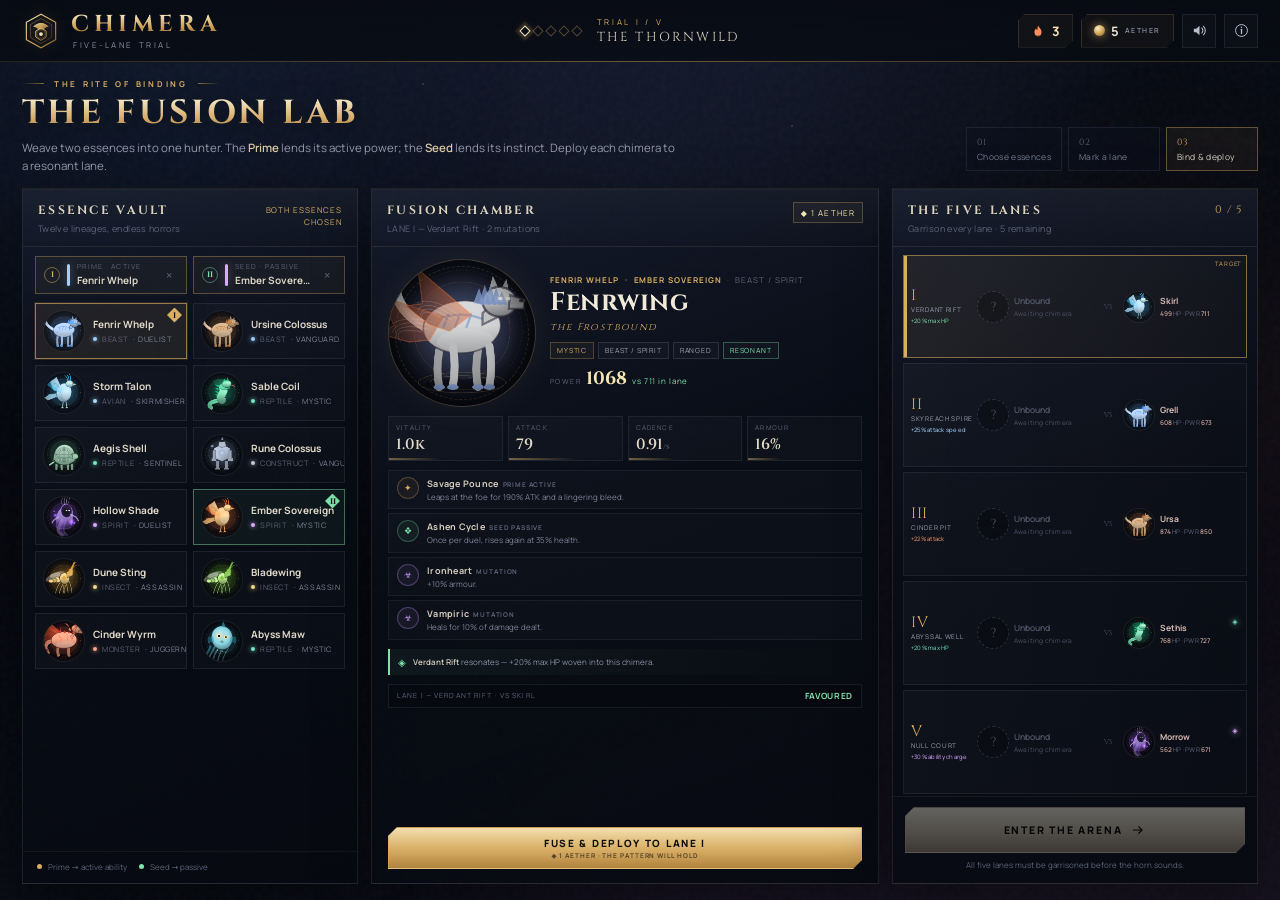
==== index.html @ 0a326007 "Save source and v2 conversation for issue #3 Run: 42137093603 Generation: 42137093603-1793928697860" ====
<!DOCTYPE html>
<html lang="en">
<head>
<meta charset="UTF-8" />
<meta name="viewport" content="width=device-width, initial-scale=1.0, maximum-scale=1, viewport-fit=cover" />
<meta name="theme-color" content="#070a12" />
<title>CHIMERA — Five-Lane Trial</title>
<meta name="description" content="Fuse animal and monster essences into unique chimeras, then command them across five tactical lanes." />
<link rel="preload" href="assets/fonts/cinzel.woff2" as="font" type="font/woff2" crossorigin />
<link rel="preload" href="assets/fonts/manrope.woff2" as="font" type="font/woff2" crossorigin />
<link rel="stylesheet" href="styles.css" />
</head>
<body>
<div class="backdrop" aria-hidden="true">
  <div class="nebula nebula-a"></div>
  <div class="nebula nebula-b"></div>
  <div class="nebula nebula-c"></div>
  <div class="stars"></div>
  <div class="grain"></div>
</div>

<div id="app">
  <header class="topbar">
    <div class="brand">
      <svg class="brand-mark" viewBox="0 0 48 48" aria-hidden="true">
        <defs>
          <linearGradient id="brandGold" x1="0" y1="0" x2="1" y2="1">
            <stop offset="0" stop-color="#f6e6b4"/><stop offset=".5" stop-color="#d9ad62"/><stop offset="1" stop-color="#8c6428"/>
          </linearGradient>
        </defs>
        <path d="M24 2.8 42.5 13v22L24 45.2 5.5 35V13z" fill="none" stroke="url(#brandGold)" stroke-width="1.4"/>
        <path d="M24 8.2 37.4 15.9v16.2L24 39.8 10.6 32.1V15.9z" fill="none" stroke="url(#brandGold)" stroke-width=".7" opacity=".55"/>
        <path d="M14 18.5c4.6-4 7.2-4.6 10-4.6s5.4.6 10 4.6c-2.8 0-5.2 1.6-6.6 3.6h-6.8C19.2 20.1 16.8 18.5 14 18.5Z" fill="url(#brandGold)" opacity=".9"/>
        <path d="M17.4 24.2 24 20l6.6 4.2v7.4L24 35.8l-6.6-4.2z" fill="none" stroke="url(#brandGold)" stroke-width="1.1"/>
        <circle cx="24" cy="27.9" r="2.4" fill="#f6e6b4"/>
        <circle cx="24" cy="27.9" r="5.2" fill="none" stroke="#d9ad62" stroke-width=".6" opacity=".6"/>
      </svg>
      <div class="brand-text">
        <span class="brand-name">CHIMERA</span>
        <span class="brand-sub">Five-Lane Trial</span>
      </div>
    </div>

    <div class="runline" id="runline">
      <div class="round-pips" id="roundPips" aria-label="Trial progress"></div>
      <div class="run-copy">
        <span class="run-label" id="roundLabel">TRIAL I / V</span>
        <span class="run-title" id="roundTitle">THE THORNWILD</span>
      </div>
    </div>

    <div class="top-actions">
      <div class="stat-pill ember-pill" title="Embers remaining — a lost trial consumes one.">
        <svg viewBox="0 0 24 24" aria-hidden="true"><path d="M12 2.6c2.6 4.2 6.1 6.6 6.1 11.1A6.1 6.1 0 0 1 12 19.8a6.1 6.1 0 0 1-6.1-6.1c0-2.5 1.3-4.6 2.8-6.4.2 1.7 1 2.9 2.1 3.5.1-2.7.7-5.3 1.2-8.2Z" fill="currentColor"/><path d="M12 21.4c2.9 0 5.1-1.7 5.8-4.2H6.2c.7 2.5 2.9 4.2 5.8 4.2Z" fill="currentColor" opacity=".5"/></svg>
        <span id="emberCount">3</span>
      </div>
      <div class="stat-pill aether-pill" title="Aether — spend it in the Fusion Chamber.">
        <span class="aether-orb" aria-hidden="true"></span>
        <span id="aetherCount">5</span>
        <span class="aether-word">AETHER</span>
      </div>
      <button class="icon-btn" id="soundBtn" aria-label="Toggle sound" title="Toggle sound">
        <svg viewBox="0 0 24 24" aria-hidden="true" class="sound-on"><path d="M4 9.5h3.4L12 5.3v13.4l-4.6-4.2H4z" fill="currentColor"/><path d="M15.2 8.4a5 5 0 0 1 0 7.2M17.7 6a8.5 8.5 0 0 1 0 12" fill="none" stroke="currentColor" stroke-width="1.5" stroke-linecap="round"/></svg>
        <svg viewBox="0 0 24 24" aria-hidden="true" class="sound-off"><path d="M4 9.5h3.4L12 5.3v13.4l-4.6-4.2H4z" fill="currentColor"/><path d="m16 9 5 6m0-6-5 6" stroke="currentColor" stroke-width="1.6" stroke-linecap="round"/></svg>
      </button>
      <button class="icon-btn" id="infoBtn" aria-label="How to play" title="How to play">
        <svg viewBox="0 0 24 24" aria-hidden="true"><circle cx="12" cy="12" r="8.4" fill="none" stroke="currentColor" stroke-width="1.4"/><path d="M12 10.4v6" stroke="currentColor" stroke-width="1.8" stroke-linecap="round"/><circle cx="12" cy="7.4" r="1.1" fill="currentColor"/></svg>
      </button>
    </div>
  </header>

  <main id="main">
    <!-- ───────────────────────── PREP ───────────────────────── -->
    <section class="view prep-view" id="prepView">
      <div class="prep-head">
        <div class="prep-heading">
          <div class="eyebrow"><span class="rule"></span> THE RITE OF BINDING <span class="rule"></span></div>
          <h1>THE FUSION LAB</h1>
          <p>Weave two essences into one hunter. The <strong>Prime</strong> lends its active power; the <strong>Seed</strong> lends its instinct. Deploy each chimera to a resonant lane.</p>
        </div>
        <div class="step-track" id="stepTrack">
          <div class="step" data-step="1"><span>01</span><em>Choose essences</em></div>
          <div class="step" data-step="2"><span>02</span><em>Mark a lane</em></div>
          <div class="step" data-step="3"><span>03</span><em>Bind &amp; deploy</em></div>
        </div>
      </div>

      <div class="prep-grid">
        <aside class="panel essence-panel">
          <div class="panel-head">
            <div><h2>ESSENCE VAULT</h2><span class="panel-sub">Twelve lineages, endless horrors</span></div>
            <span class="pick-hint" id="essenceHint">Choose the PRIME</span>
          </div>
          <div class="lineage-slots" id="lineageSlots"></div>
          <div class="essence-grid" id="essenceGrid"></div>
          <div class="vault-foot">
            <span class="legend-dot prime"></span><span>Prime → active ability</span>
            <span class="legend-dot seed"></span><span>Seed → passive</span>
          </div>
        </aside>

        <section class="panel forge-panel">
          <div class="panel-head">
            <div><h2>FUSION CHAMBER</h2><span class="panel-sub" id="forgeSub">The chamber is listening</span></div>
            <span class="cost-tag" id="fusionCost">◆ 1 AETHER</span>
          </div>
          <div class="forge-body" id="fusionPreview"></div>
        </section>

        <aside class="panel deploy-panel">
          <div class="panel-head">
            <div><h2>THE FIVE LANES</h2><span class="panel-sub" id="deploySub">Garrison every lane</span></div>
            <span class="lane-count" id="laneCount">0 / 5</span>
          </div>
          <div class="lane-list" id="laneList"></div>
          <div class="battle-cta">
            <button class="primary-btn" id="battleBtn" disabled>
              <span class="btn-sheen"></span>
              <span class="btn-label">ENTER THE ARENA</span>
              <svg viewBox="0 0 24 24" aria-hidden="true"><path d="M5 12h13m-5-5 5 5-5 5" fill="none" stroke="currentColor" stroke-width="1.8" stroke-linecap="round" stroke-linejoin="round"/></svg>
            </button>
            <p class="tiny" id="deployHint">All five lanes must be garrisoned before the horn sounds.</p>
          </div>
        </aside>
      </div>
    </section>

    <!-- ───────────────────────── BATTLE ───────────────────────── -->
    <section class="view battle-view hidden" id="battleView">
      <div class="battle-head">
        <div class="score-side ally">
          <span class="score-label">YOUR CHIMERAS</span>
          <div class="score-pips" id="allyPips"></div>
        </div>
        <div class="battle-center">
          <div class="phase-line"><span id="battlePhase">THE HORN SOUNDS</span></div>
          <div class="battle-meta">
            <span class="timer" id="battleTimer">1:00</span>
            <span class="dot-sep">·</span>
            <span id="battleRule">FIRST TO THREE LANES</span>
            <button class="speed-btn" id="speedBtn" title="Battle speed">1×</button>
          </div>
        </div>
        <div class="score-side enemy">
          <div class="score-pips" id="enemyPips"></div>
          <span class="score-label">THE RIVAL COVENANT</span>
        </div>
      </div>

      <div class="arena" id="arena"></div>

      <div class="command-bar" id="commandBar">
        <div class="cmd-wrap" id="cmdWrap"></div>
        <div class="command-hint" id="commandHint">
          <span class="hint-glyph">✦</span>
          <span id="hintText">Abilities charge as your chimeras strike. Commands are yours alone.</span>
        </div>
      </div>
    </section>
  </main>
</div>

<div class="toast-stack" id="toastStack" aria-live="polite"></div>
<div class="overlay-root" id="overlayRoot"></div>
<div class="modal-root hidden" id="modalRoot">
  <div class="modal-backdrop" data-close-modal></div>
  <div class="modal howto-modal" role="dialog" aria-modal="true" aria-labelledby="howtoTitle">
    <button class="modal-x" data-close-modal aria-label="Close">×</button>
    <div class="eyebrow"><span class="rule"></span> THE TRIAL <span class="rule"></span></div>
    <h2 id="howtoTitle">HOW TO BECOME A CHIMERA</h2>
    <div class="howto-grid">
      <div class="howto-step"><span class="num">I</span><h3>Fuse</h3><p>Pick two essences. The first is the <strong>Prime</strong> and grants its active ability. The second is the <strong>Seed</strong> and grants its passive. Every cross-lineage fusion mutates.</p></div>
      <div class="howto-step"><span class="num">II</span><h3>Deploy</h3><p>Each lane carries a terrain resonance. A chimera carrying that lineage gains its blessing. Place your five hunters against the rival lineup — every enemy is visible before the horn.</p></div>
      <div class="howto-step"><span class="num">III</span><h3>Command</h3><p>Duels unfold on their own; your commands turn them. <strong>Q</strong> Rally, <strong>W</strong> Aegis, <strong>E</strong> Starfall, <strong>R</strong> Shift a fighter to another lane. Win three of five lanes to take the trial.</p></div>
      <div class="howto-step"><span class="num">IV</span><h3>Ascend</h3><p>Five trials stand between you and the First Chimera. Each victory grants Aether and a boon. Lose, and an Ember is spent. Lose all three and the dream fades.</p></div>
    </div>
    <div class="howto-controls">
      <span><b>Q</b> Rally</span><span><b>W</b> Aegis</span><span><b>E</b> Starfall</span><span><b>1–5</b> target lane</span><span><b>R</b> Shift</span><span><b>Esc</b> cancel</span>
    </div>
    <button class="primary-btn modal-go" data-close-modal><span class="btn-label">RETURN TO THE LAB</span></button>
  </div>
</div>

<script type="module" src="js/game.js"></script>
</body>
</html>
---- styles.css ----
@font-face {
  font-family: 'Cinzel';
  src: url('assets/fonts/cinzel.woff2') format('woff2');
  font-weight: 400 900;
  font-style: normal;
  font-display: swap;
}
@font-face {
  font-family: 'Manrope';
  src: url('assets/fonts/manrope.woff2') format('woff2');
  font-weight: 200 800;
  font-style: normal;
  font-display: swap;
}

:root {
  --bg: #06080f;
  --bg-2: #0a0e19;
  --ink: #e9e4d6;
  --muted: #8b90a3;
  --dim: #5e6478;
  --gold: #d9ad62;
  --gold-bright: #f6e6b4;
  --gold-dim: #8c6a34;
  --line: rgba(217, 173, 98, 0.18);
  --line-soft: rgba(180, 195, 230, 0.1);
  --panel: rgba(12, 17, 28, 0.82);
  --panel-2: rgba(16, 22, 36, 0.9);
  --ally: #81d7ff;
  --enemy: #ff8b78;
  --violet: #c79bff;
  --green: #7fe3ac;
  --font-display: 'Cinzel', Georgia, serif;
  --font-ui: 'Manrope', system-ui, sans-serif;
  --ease: cubic-bezier(0.22, 1, 0.36, 1);
}

* { box-sizing: border-box; }
html, body { margin: 0; padding: 0; }
html { background: var(--bg); }
body {
  min-height: 100vh;
  color: var(--ink);
  font-family: var(--font-ui);
  font-size: 14px;
  overflow: hidden;
  -webkit-font-smoothing: antialiased;
  text-rendering: optimizeLegibility;
}
button { font-family: inherit; color: inherit; cursor: pointer; }
button:focus-visible { outline: 1px solid var(--gold); outline-offset: 3px; }
h1, h2, h3, p { margin: 0; }
.hidden { display: none !important; }

/* ───────────────────────── backdrop ───────────────────────── */
.backdrop { position: fixed; inset: 0; z-index: 0; overflow: hidden; background: var(--bg); }
.backdrop::before {
  content: ''; position: absolute; inset: 0;
  background:
    radial-gradient(ellipse at 50% -20%, rgba(60, 78, 130, 0.28), transparent 60%),
    radial-gradient(ellipse at 85% 105%, rgba(120, 65, 120, 0.14), transparent 55%),
    linear-gradient(180deg, #080b14, #05070d 60%, #070a11);
}
.nebula { position: absolute; border-radius: 50%; filter: blur(70px); opacity: 0.5; will-change: transform; }
.nebula-a { width: 55vw; height: 55vw; left: -18vw; top: -20vw; background: radial-gradient(circle, rgba(50, 90, 150, 0.4), transparent 65%); animation: drift 38s ease-in-out infinite alternate; }
.nebula-b { width: 45vw; height: 45vw; right: -15vw; top: 10vh; background: radial-gradient(circle, rgba(150, 90, 60, 0.22), transparent 65%); animation: drift 48s ease-in-out infinite alternate-reverse; }
.nebula-c { width: 50vw; height: 40vw; left: 28vw; bottom: -25vw; background: radial-gradient(circle, rgba(100, 55, 140, 0.18), transparent 65%); animation: drift 55s ease-in-out infinite alternate; }
@keyframes drift { from { transform: translate3d(-2%, -1%, 0) scale(1); } to { transform: translate3d(3%, 2%, 0) scale(1.08); } }
.stars {
  position: absolute; inset: 0; opacity: 0.55;
  background-image:
    radial-gradient(1px 1px at 12% 22%, rgba(255,255,255,.7), transparent),
    radial-gradient(1px 1px at 28% 68%, rgba(220,235,255,.55), transparent),
    radial-gradient(1.4px 1.4px at 47% 12%, rgba(255,255,255,.45), transparent),
    radial-gradient(1px 1px at 63% 42%, rgba(255,255,255,.6), transparent),
    radial-gradient(1px 1px at 78% 74%, rgba(255,240,210,.55), transparent),
    radial-gradient(1.4px 1.4px at 88% 18%, rgba(255,255,255,.5), transparent),
    radial-gradient(1px 1px at 38% 88%, rgba(220,235,255,.4), transparent),
    radial-gradient(1px 1px at 7% 82%, rgba(255,255,255,.35), transparent);
  background-size: 900px 700px;
  animation: twinkle 9s ease-in-out infinite alternate;
}
@keyframes twinkle { from { opacity: .32; } to { opacity: .62; } }
.grain {
  position: absolute; inset: 0; opacity: 0.035; pointer-events: none;
  background-image: url("data:image/svg+xml,%3Csvg viewBox='0 0 180 180' xmlns='http://www.w3.org/2000/svg'%3E%3Cfilter id='n'%3E%3CfeTurbulence type='fractalNoise' baseFrequency='.85' numOctaves='3' stitchTiles='stitch'/%3E%3C/filter%3E%3Crect width='100%25' height='100%25' filter='url(%23n)'/%3E%3C/svg%3E");
}

/* ───────────────────────── shell ───────────────────────── */
#app { position: relative; z-index: 2; height: 100vh; display: flex; flex-direction: column; }
.topbar {
  height: 62px; flex: 0 0 auto;
  display: flex; align-items: center; gap: 20px;
  padding: 0 22px;
  border-bottom: 1px solid rgba(217, 173, 98, 0.14);
  background: linear-gradient(180deg, rgba(8, 11, 19, 0.94), rgba(7, 10, 17, 0.72));
  backdrop-filter: blur(14px);
  position: relative;
}
.topbar::after {
  content: ''; position: absolute; left: 0; right: 0; bottom: -1px; height: 1px;
  background: linear-gradient(90deg, transparent, rgba(217, 173, 98, 0.38), transparent);
}
.brand { display: flex; align-items: center; gap: 11px; min-width: 220px; }
.brand-mark { width: 38px; height: 38px; filter: drop-shadow(0 0 8px rgba(217, 173, 98, 0.3)); }
.brand-text { display: flex; flex-direction: column; line-height: 1; }
.brand-name {
  font-family: var(--font-display); font-weight: 700; font-size: 23px; letter-spacing: 0.2em;
  background: linear-gradient(180deg, #f8ecc8, #c99a4d 65%, #8c6428);
  -webkit-background-clip: text; background-clip: text; color: transparent;
}
.brand-sub { font-size: 8px; letter-spacing: 0.32em; text-transform: uppercase; color: var(--muted); margin-top: 5px; padding-left: 2px; }

.runline { flex: 1; display: flex; align-items: center; justify-content: center; gap: 16px; min-width: 0; }
.round-pips { display: flex; gap: 5px; align-items: center; }
.round-pip {
  width: 8px; height: 8px; transform: rotate(45deg);
  border: 1px solid rgba(217, 173, 98, 0.35); background: transparent;
  transition: all .3s var(--ease);
}
.round-pip.done { background: var(--gold); border-color: var(--gold); box-shadow: 0 0 8px rgba(217,173,98,.55); }
.round-pip.current { border-color: var(--gold-bright); box-shadow: 0 0 0 3px rgba(217,173,98,.12), 0 0 10px rgba(217,173,98,.3); }
.round-pip.failed { background: rgba(255, 110, 90, .7); border-color: #ff6e5a; }
.run-copy { display: flex; flex-direction: column; line-height: 1; min-width: 0; }
.run-label { font-size: 8px; letter-spacing: .34em; color: var(--gold); text-transform: uppercase; margin-bottom: 5px; }
.run-title { font-family: var(--font-display); font-size: 13px; letter-spacing: .17em; color: #d8d1c1; white-space: nowrap; overflow: hidden; text-overflow: ellipsis; }

.top-actions { display: flex; align-items: center; gap: 8px; min-width: 220px; justify-content: flex-end; }
.stat-pill {
  height: 34px; display: flex; align-items: center; gap: 7px; padding: 0 12px;
  border: 1px solid var(--line); background: rgba(217, 173, 98, 0.04);
  font-size: 13px; font-weight: 700; color: var(--gold-bright);
  clip-path: polygon(7px 0, 100% 0, 100% calc(100% - 7px), calc(100% - 7px) 100%, 0 100%, 0 7px);
}
.ember-pill svg { width: 14px; height: 14px; color: #ff8d5d; }
.aether-pill { color: var(--ink); gap: 6px; }
.aether-word { font-size: 7px; letter-spacing: .22em; color: var(--muted); font-weight: 600; }
.aether-orb {
  width: 11px; height: 11px; border-radius: 50%;
  background: radial-gradient(circle at 35% 30%, #f9ecc4, #d9ad62 45%, #7e5a24);
  box-shadow: 0 0 10px rgba(217, 173, 98, 0.7);
}
.icon-btn {
  width: 34px; height: 34px; display: grid; place-items: center;
  border: 1px solid var(--line-soft); background: rgba(255,255,255,0.02); color: #b9bece;
  transition: all .2s var(--ease);
}
.icon-btn:hover { border-color: var(--line); color: var(--gold-bright); background: rgba(217,173,98,.06); }
.icon-btn svg { width: 17px; height: 17px; }
.sound-off { display: none; }
body.muted .sound-off { display: block; }
body.muted .sound-on { display: none; }

#main { flex: 1; min-height: 0; position: relative; }
.view { height: 100%; }

/* ───────────────────────── prep ───────────────────────── */
.prep-view { display: flex; flex-direction: column; padding: 16px 22px 16px; gap: 13px; }
.prep-head { display: flex; align-items: flex-end; justify-content: space-between; gap: 24px; flex: 0 0 auto; }
.prep-heading { min-width: 0; }
.eyebrow {
  display: flex; align-items: center; gap: 10px; font-size: 8px; letter-spacing: .34em;
  text-transform: uppercase; color: var(--gold); font-weight: 700;
}
.rule { width: 22px; height: 1px; background: linear-gradient(90deg, transparent, var(--gold-dim)); }
.eyebrow .rule:last-child { background: linear-gradient(90deg, var(--gold-dim), transparent); }
.prep-heading h1 {
  font-family: var(--font-display); font-size: clamp(26px, 2.6vw, 38px); letter-spacing: .1em;
  font-weight: 700; line-height: 1.08; margin: 7px 0 7px;
  background: linear-gradient(180deg, #faf1d5, #d6ad6b 60%, #a67c3e);
  -webkit-background-clip: text; background-clip: text; color: transparent;
  filter: drop-shadow(0 2px 10px rgba(0,0,0,.5));
}
.prep-heading p { color: #9499aa; font-size: 11.5px; max-width: 660px; line-height: 1.55; }
.prep-heading p strong { color: #d9c9a4; font-weight: 600; }
.step-track { display: flex; gap: 6px; padding-bottom: 4px; }
.step {
  min-width: 92px; padding: 8px 10px 7px; border: 1px solid var(--line-soft);
  background: rgba(12,17,28,.5); display: flex; flex-direction: column; gap: 3px;
  transition: all .3s var(--ease);
}
.step span { font-family: var(--font-display); font-size: 9px; color: var(--dim); letter-spacing: .1em; }
.step em { font-style: normal; font-size: 8.5px; color: #767d90; letter-spacing: .04em; white-space: nowrap; }
.step.active { border-color: rgba(217,173,98,.4); background: rgba(217,173,98,.06); }
.step.active span { color: var(--gold); }
.step.active em { color: #d9d2c2; }

.prep-grid { flex: 1; min-height: 0; display: grid; grid-template-columns: 336px minmax(0, 1fr) 366px; gap: 13px; }
.panel {
  position: relative; min-height: 0; display: flex; flex-direction: column;
  border: 1px solid rgba(200, 180, 140, .13);
  background:
    linear-gradient(160deg, rgba(23, 30, 47, 0.72), rgba(9, 13, 22, 0.9) 45%, rgba(7, 10, 17, 0.94));
  box-shadow: 0 18px 50px rgba(0, 0, 0, 0.35), inset 0 1px 0 rgba(255,255,255,.03);
}
.panel::before, .panel::after {
  content: ''; position: absolute; width: 14px; height: 14px; pointer-events: none;
  border-color: rgba(217,173,98,.5); border-style: solid; z-index: 2;
}
.panel::before { top: -1px; left: -1px; border-width: 1px 0 0 1px; }
.panel::after { bottom: -1px; right: -1px; border-width: 0 1px 1px 0; }
.panel-head {
  flex: 0 0 auto; display: flex; align-items: flex-start; justify-content: space-between; gap: 10px;
  padding: 13px 15px 11px; border-bottom: 1px solid rgba(200,180,140,.09);
  background: linear-gradient(180deg, rgba(255,255,255,.025), transparent);
}
.panel-head h2 { font-family: var(--font-display); font-size: 12px; letter-spacing: .19em; color: #ddd3bd; font-weight: 700; }
.panel-sub { display: block; font-size: 9px; color: var(--dim); margin-top: 4px; letter-spacing: .04em; }
.pick-hint { font-size: 8px; letter-spacing: .12em; color: var(--gold); text-transform: uppercase; padding-top: 2px; text-align: right; max-width: 110px; line-height: 1.5; }
.cost-tag { font-size: 8px; letter-spacing: .14em; color: var(--gold-bright); border: 1px solid rgba(217,173,98,.3); padding: 4px 7px; white-space: nowrap; background: rgba(217,173,98,.06); }
.lane-count { font-family: var(--font-display); font-size: 11px; color: var(--gold); letter-spacing: .1em; }
.tiny { font-size: 9px; color: var(--dim); line-height: 1.5; }

/* lineage slots */
.lineage-slots { display: flex; gap: 6px; padding: 9px 12px 0; }
.lineage-slot {
  flex: 1; min-width: 0; height: 38px; border: 1px dashed rgba(180,195,230,.16);
  display: flex; align-items: center; gap: 7px; padding: 0 8px; background: rgba(255,255,255,.012);
  transition: all .25s var(--ease); position: relative; overflow: hidden;
}
.lineage-slot.filled { border-style: solid; border-color: rgba(217,173,98,.35); background: rgba(217,173,98,.05); }
.lineage-slot .slot-mark {
  width: 16px; height: 16px; flex: 0 0 auto; display: grid; place-items: center;
  border-radius: 50%; font-family: var(--font-display); font-size: 8px; font-weight: 700;
  border: 1px solid rgba(180,195,230,.25); color: var(--muted);
}
.lineage-slot.prime .slot-mark { border-color: rgba(217,173,98,.5); color: var(--gold); }
.lineage-slot.seed .slot-mark { border-color: rgba(127,227,172,.45); color: var(--green); }
.lineage-slot .slot-text { min-width: 0; flex: 1; }
.lineage-slot .slot-label { display: block; font-size: 7px; letter-spacing: .18em; color: var(--dim); text-transform: uppercase; }
.lineage-slot .slot-name { display: block; font-size: 10px; font-weight: 700; color: #d8d2c3; white-space: nowrap; overflow: hidden; text-overflow: ellipsis; margin-top: 2px; }
.lineage-slot.empty .slot-name { color: #5e6478; font-weight: 500; }
.lineage-slot .slot-x {
  width: 18px; height: 18px; border: 0; background: transparent; color: var(--dim); font-size: 13px;
  display: grid; place-items: center; padding: 0; flex: 0 0 auto;
}
.lineage-slot .slot-x:hover { color: #ff9f8f; }
.lineage-slot .slot-swatch { width: 3px; height: 22px; flex: 0 0 auto; border-radius: 2px; }

/* essence grid */
.essence-panel { overflow: hidden; }
.essence-grid {
  flex: 1; min-height: 0; overflow-y: auto; padding: 9px 12px 4px;
  display: grid; grid-template-columns: 1fr 1fr; gap: 6px; align-content: start;
  scrollbar-width: thin; scrollbar-color: rgba(217,173,98,.25) transparent;
}
.essence-grid::-webkit-scrollbar { width: 4px; }
.essence-grid::-webkit-scrollbar-thumb { background: rgba(217,173,98,.25); }
.essence-card {
  position: relative; border: 1px solid rgba(180,195,230,.1); background: rgba(255,255,255,.018);
  min-height: 56px; display: flex; align-items: center; gap: 8px; padding: 6px 7px; text-align: left;
  transition: all .22s var(--ease); overflow: hidden;
}
.essence-card::after {
  content: ''; position: absolute; inset: 0; pointer-events: none;
  background: linear-gradient(110deg, transparent 30%, rgba(255,255,255,.06) 45%, transparent 60%);
  transform: translateX(-120%); transition: transform .5s var(--ease);
}
.essence-card:hover { border-color: rgba(217,173,98,.35); background: rgba(217,173,98,.05); transform: translateY(-1px); }
.essence-card:hover::after { transform: translateX(120%); }
.essence-card.selected-prime { border-color: rgba(217,173,98,.65); background: rgba(217,173,98,.09); box-shadow: 0 0 0 1px rgba(217,173,98,.15), 0 6px 20px rgba(0,0,0,.3); }
.essence-card.selected-seed { border-color: rgba(127,227,172,.45); background: rgba(127,227,172,.055); }
.essence-card .e-art {
  width: 42px; height: 42px; flex: 0 0 auto; border-radius: 50%; overflow: hidden;
  border: 1px solid rgba(255,255,255,.08); background: rgba(0,0,0,.25);
  position: relative;
}
.essence-card .e-art canvas { width: 100%; height: 100%; display: block; }
.essence-card .e-copy { min-width: 0; flex: 1; }
.essence-card .e-name { display: block; font-size: 10px; font-weight: 700; color: #ddd6c7; white-space: nowrap; overflow: hidden; text-overflow: ellipsis; }
.essence-card .e-meta { display: flex; align-items: center; gap: 5px; margin-top: 3px; font-size: 7.5px; letter-spacing: .08em; color: var(--dim); text-transform: uppercase; white-space: nowrap; }
.essence-card .family-dot { width: 4px; height: 4px; border-radius: 50%; flex: 0 0 auto; }
.essence-card .e-role { color: #7f869a; }
.essence-card .pick-badge {
  position: absolute; top: 4px; right: 4px; width: 15px; height: 15px; display: grid; place-items: center;
  font-family: var(--font-display); font-size: 8px; font-weight: 700; color: #0b0e15;
  background: var(--gold); clip-path: polygon(50% 0, 100% 50%, 50% 100%, 0 50%);
}
.essence-card.selected-seed .pick-badge { background: var(--green); }
.vault-foot {
  flex: 0 0 auto; display: flex; align-items: center; gap: 6px; padding: 9px 14px 11px;
  border-top: 1px solid rgba(200,180,140,.07); font-size: 8px; color: var(--dim);
}
.vault-foot span:nth-child(2) { margin-right: 6px; }
.legend-dot { width: 5px; height: 5px; border-radius: 50%; }
.legend-dot.prime { background: var(--gold); }
.legend-dot.seed { background: var(--green); }

/* forge */
.forge-panel { overflow: hidden; }
.forge-panel.fusing { animation: forgeFlash .7s var(--ease); }
@keyframes forgeFlash {
  0% { box-shadow: inset 0 0 0 1px rgba(217,173,98,0), 0 0 0 rgba(217,173,98,0); }
  28% { box-shadow: inset 0 0 42px rgba(217,173,98,.22), 0 0 55px rgba(217,173,98,.18); border-color: rgba(217,173,98,.7); }
  100% { box-shadow: inset 0 0 0 1px rgba(217,173,98,0), 0 0 0 rgba(217,173,98,0); border-color: rgba(180,195,230,.14); }
}
.forge-body {
  flex: 1; min-height: 0; overflow-y: auto; padding: 12px 16px 14px; display: flex; flex-direction: column;
  scrollbar-width: thin; scrollbar-color: rgba(217,173,98,.25) transparent;
}
.forge-body::-webkit-scrollbar { width: 4px; }
.forge-body::-webkit-scrollbar-thumb { background: rgba(217,173,98,.25); }
.forge-empty { flex: 1; display: flex; flex-direction: column; align-items: center; justify-content: center; text-align: center; gap: 14px; padding: 20px; }
.forge-sigil { width: 130px; height: 130px; position: relative; opacity: .7; }
.forge-sigil .ring { position: absolute; inset: 0; border: 1px solid rgba(217,173,98,.25); border-radius: 50%; }
.forge-sigil .ring:nth-child(2) { inset: 13px; border-style: dashed; border-color: rgba(180,195,230,.18); animation: spin 26s linear infinite; }
.forge-sigil .ring:nth-child(3) { inset: 30px; border-color: rgba(217,173,98,.3); }
.forge-sigil .core {
  position: absolute; inset: 47px; border-radius: 50%;
  background: radial-gradient(circle at 38% 32%, rgba(246,230,180,.9), rgba(217,173,98,.4) 40%, transparent 70%);
  box-shadow: 0 0 34px rgba(217,173,98,.25);
  animation: pulse 3s ease-in-out infinite;
}
@keyframes spin { to { transform: rotate(360deg); } }
@keyframes pulse { 0%,100% { transform: scale(1); opacity: .8; } 50% { transform: scale(1.16); opacity: 1; } }
.forge-empty h3 { font-family: var(--font-display); font-size: 17px; letter-spacing: .15em; color: #cfc4aa; font-weight: 600; }
.forge-empty p { font-size: 10px; color: var(--dim); max-width: 280px; line-height: 1.6; }
.forge-empty .lineage-pair { display: flex; gap: 8px; align-items: center; color: var(--gold); font-size: 11px; letter-spacing: .12em; }
.forge-empty .ghost-slot {
  width: 56px; height: 62px; border: 1px dashed rgba(217,173,98,.28); display: grid; place-items: center;
  font-family: var(--font-display); font-size: 16px; color: rgba(217,173,98,.5); background: rgba(217,173,98,.03);
}

.forge-result { display: flex; flex-direction: column; gap: 9px; flex: 1; }
.forge-hero { display: flex; gap: 14px; align-items: center; min-height: 148px; }
.forge-portrait {
  width: 148px; height: 148px; flex: 0 0 auto; position: relative;
  border-radius: 50%; overflow: hidden;
  border: 1px solid rgba(217,173,98,.25);
  background: radial-gradient(circle at 50% 40%, rgba(30,40,62,.8), rgba(6,9,16,.9));
  box-shadow: inset 0 0 30px rgba(0,0,0,.6), 0 0 32px rgba(217,173,98,.08);
}
.forge-portrait::before {
  content: ''; position: absolute; inset: 6px; border-radius: 50%;
  border: 1px dashed rgba(217,173,98,.2); animation: spin 40s linear infinite; pointer-events: none;
}
.forge-portrait::after {
  content: ''; position: absolute; inset: 0; border-radius: 50%;
  box-shadow: inset 0 0 40px rgba(0,0,0,.55); pointer-events: none;
}
.forge-portrait canvas { width: 100%; height: 100%; display: block; }
.forge-id { min-width: 0; flex: 1; }
.lineage-mini { display: flex; align-items: center; gap: 5px; font-size: 8px; letter-spacing: .12em; color: var(--dim); text-transform: uppercase; margin-bottom: 5px; flex-wrap: wrap; }
.lineage-mini b { color: var(--gold); font-weight: 700; }
.lineage-mini i { font-style: normal; color: #4a5062; }
.lineage-mini .mut { color: var(--violet); }
.forge-name { font-family: var(--font-display); font-size: clamp(21px, 2vw, 30px); line-height: 1.02; letter-spacing: .02em; font-weight: 700; color: #f2ead9; }
.forge-epithet { font-family: var(--font-display); font-size: 10px; letter-spacing: .14em; color: var(--gold); margin-top: 4px; font-style: italic; }
.forge-badges { display: flex; gap: 4px; flex-wrap: wrap; margin-top: 8px; }
.chip {
  font-size: 7px; letter-spacing: .12em; text-transform: uppercase; padding: 3px 6px;
  border: 1px solid rgba(180,195,230,.14); color: #9ba2b5; background: rgba(255,255,255,.02);
}
.chip.gold { color: var(--gold); border-color: rgba(217,173,98,.28); background: rgba(217,173,98,.05); }
.chip.violet { color: var(--violet); border-color: rgba(199,155,255,.25); background: rgba(199,155,255,.05); }
.chip.green { color: var(--green); border-color: rgba(127,227,172,.25); background: rgba(127,227,172,.05); }
.forge-power { display: flex; align-items: baseline; gap: 5px; margin-top: 7px; }
.forge-power span { font-size: 7px; letter-spacing: .2em; color: var(--dim); }
.forge-power b { font-family: var(--font-display); font-size: 18px; color: var(--gold-bright); font-weight: 700; }
.forge-power em { font-size: 8px; color: var(--green); font-style: normal; letter-spacing: .08em; }

.stat-grid { display: grid; grid-template-columns: repeat(4, 1fr); gap: 5px; }
.stat-box {
  border: 1px solid rgba(180,195,230,.09); background: rgba(255,255,255,.018);
  padding: 6px 7px 5px; position: relative; overflow: hidden;
}
.stat-box span { display: block; font-size: 6.5px; letter-spacing: .18em; color: var(--dim); text-transform: uppercase; }
.stat-box b { display: block; font-family: var(--font-display); font-size: 15px; color: #e3dbc9; margin-top: 2px; font-weight: 600; }
.stat-box i { position: absolute; left: 0; bottom: 0; height: 2px; background: linear-gradient(90deg, var(--gold), transparent); opacity: .5; }

.trait-list { display: flex; flex-direction: column; gap: 4px; }
.trait {
  display: flex; align-items: flex-start; gap: 8px; padding: 6px 8px;
  border: 1px solid rgba(180,195,230,.07); background: rgba(255,255,255,.014);
}
.trait-icon {
  width: 22px; height: 22px; flex: 0 0 auto; display: grid; place-items: center;
  border-radius: 50%; font-size: 9px; border: 1px solid rgba(217,173,98,.28); color: var(--gold);
  background: rgba(217,173,98,.06); font-family: var(--font-display);
}
.trait.passive .trait-icon { border-color: rgba(127,227,172,.28); color: var(--green); background: rgba(127,227,172,.06); }
.trait.mutation .trait-icon { border-color: rgba(199,155,255,.3); color: var(--violet); background: rgba(199,155,255,.06); }
.trait-copy { min-width: 0; }
.trait-copy b { display: block; font-size: 9px; color: #d4cdbe; letter-spacing: .03em; }
.trait-copy b em { font-style: normal; font-size: 6.5px; letter-spacing: .13em; color: var(--dim); text-transform: uppercase; margin-left: 4px; }
.trait-copy p { font-size: 8px; line-height: 1.45; color: #7d8498; margin-top: 1px; }
.mutation-row { display: flex; gap: 4px; flex-wrap: wrap; }
.mutation-chip { font-size: 7.5px; color: var(--violet); border: 1px solid rgba(199,155,255,.22); background: rgba(199,155,255,.05); padding: 3px 6px; }
.resonance-note {
  display: flex; align-items: center; gap: 7px; padding: 6px 8px;
  border-left: 2px solid var(--res-color, var(--green));
  background: linear-gradient(90deg, rgba(127,227,172,.06), transparent);
  font-size: 8px; color: #8d94a7; line-height: 1.4;
}
.resonance-note b { color: #d4cdbe; font-weight: 600; }
.resonance-note .res-glyph { color: var(--res-color, var(--green)); font-size: 10px; }
.matchup {
  display: flex; align-items: center; justify-content: space-between; gap: 8px;
  border: 1px solid rgba(180,195,230,.1); padding: 5px 8px; background: rgba(0,0,0,.16);
}
.matchup span { font-size: 7px; letter-spacing: .16em; color: var(--dim); text-transform: uppercase; }
.matchup b { font-size: 8.5px; letter-spacing: .08em; color: var(--green); }
.matchup b.risky { color: #ff9c8a; }
.matchup b.even { color: var(--gold); }
.fuse-btn {
  margin-top: auto; height: 42px; flex: 0 0 auto; position: relative; overflow: hidden;
  border: 1px solid rgba(217,173,98,.58); color: #100e09; font-weight: 800;
  background: linear-gradient(180deg, #f3dfad, #d7ac63 55%, #b0833e);
  font-size: 10px; letter-spacing: .17em; text-transform: uppercase;
  clip-path: polygon(9px 0, 100% 0, 100% calc(100% - 9px), calc(100% - 9px) 100%, 0 100%, 0 9px);
  transition: all .2s var(--ease);
}
.fuse-btn:hover:not(:disabled) { filter: brightness(1.12); box-shadow: 0 0 26px rgba(217,173,98,.3); }
.fuse-btn:disabled { filter: grayscale(.8) brightness(.55); cursor: not-allowed; }
.fuse-btn small { display: block; font-size: 6.5px; letter-spacing: .14em; margin-top: 1px; opacity: .62; font-weight: 700; }
.fuse-btn .sheen { position: absolute; inset: 0; background: linear-gradient(105deg, transparent 35%, rgba(255,255,255,.5) 48%, transparent 60%); transform: translateX(-110%); transition: transform .7s var(--ease); }
.fuse-btn:hover:not(:disabled) .sheen { transform: translateX(110%); }

/* deploy */
.deploy-panel { overflow: hidden; }
.lane-list { flex: 1; min-height: 0; overflow-y: auto; padding: 8px 10px 2px; display: flex; flex-direction: column; gap: 5px; scrollbar-width: thin; scrollbar-color: rgba(217,173,98,.25) transparent; }
.lane-list::-webkit-scrollbar { width: 4px; }
.lane-list::-webkit-scrollbar-thumb { background: rgba(217,173,98,.25); }
.lane-card {
  position: relative; width: 100%; text-align: left; flex: 1 0 auto; min-height: 82px;
  display: grid; grid-template-columns: 62px minmax(0,1fr) 20px minmax(0,1fr); align-items: center; gap: 4px;
  border: 1px solid rgba(180,195,230,.09); padding: 7px 6px 7px 7px;
  background: linear-gradient(90deg, rgba(255,255,255,.022), rgba(255,255,255,.006));
  transition: all .22s var(--ease); overflow: hidden;
}
.lane-card:hover { border-color: rgba(217,173,98,.3); background: rgba(217,173,98,.035); }
.lane-card.selected { border-color: rgba(217,173,98,.55); background: linear-gradient(90deg, rgba(217,173,98,.09), rgba(217,173,98,.02)); box-shadow: inset 3px 0 0 var(--gold); }
.lane-ident { display: flex; flex-direction: column; gap: 3px; min-width: 0; }
.lane-roman { font-family: var(--font-display); font-size: 15px; color: var(--gold); line-height: 1; letter-spacing: .04em; }
.terrain-name { font-size: 6.5px; letter-spacing: .11em; color: #9aa1b2; text-transform: uppercase; line-height: 1.25; }
.terrain-bonus { font-size: 6px; letter-spacing: .04em; color: var(--terr-color, var(--green)); }
.unit-chip { display: flex; align-items: center; gap: 5px; min-width: 0; position: relative; }
.unit-chip .u-art { width: 32px; height: 32px; flex: 0 0 auto; border-radius: 50%; overflow: hidden; border: 1px solid rgba(255,255,255,.08); background: rgba(0,0,0,.25); }
.unit-chip .u-art canvas { width: 100%; height: 100%; display: block; }
.unit-chip .u-copy { min-width: 0; }
.unit-chip .u-name { display: block; font-size: 8.5px; font-weight: 700; color: #cfc8b8; white-space: nowrap; overflow: hidden; text-overflow: ellipsis; }
.unit-chip .u-stat { display: block; font-size: 6.5px; color: var(--dim); letter-spacing: .03em; margin-top: 2px; white-space: nowrap; }
.unit-chip .u-stat b { color: #a9afc0; font-weight: 600; }
.unit-chip.enemy .u-name { color: #d5b9b2; }
.unit-chip.enemy .u-stat b { color: #c4a09a; }
.unit-chip .res-mark {
  position: absolute; right: 0; top: -1px; width: 10px; height: 10px; display: grid; place-items: center;
  font-size: 7px; color: var(--terr-color, var(--green)); text-shadow: 0 0 6px currentColor;
}
.unit-chip.empty .u-art { border-style: dashed; border-color: rgba(180,195,230,.18); display: grid; place-items: center; color: #4c5365; font-family: var(--font-display); font-size: 13px; }
.unit-chip.empty .u-name { color: #5e6478; font-weight: 500; }
.unit-chip.empty .u-stat { color: #4d5466; }
.vs-mark { font-family: var(--font-display); font-size: 7px; color: #4a5062; text-align: center; letter-spacing: .05em; }
.lane-card .lane-status {
  position: absolute; top: 4px; right: 4px; font-size: 6px; letter-spacing: .12em;
  color: var(--gold); opacity: 0; transition: opacity .2s;
}
.lane-card.selected .lane-status { opacity: 1; }
.lane-card.occupied .lane-status { color: var(--muted); }
.battle-cta { flex: 0 0 auto; padding: 10px 12px 12px; border-top: 1px solid rgba(200,180,140,.08); }
.primary-btn {
  position: relative; width: 100%; height: 46px; border: 1px solid rgba(217,173,98,.55);
  background: linear-gradient(180deg, #efdaa6, #d4a75b 56%, #aa7c38);
  color: #0e0c08; font-size: 10.5px; font-weight: 800; letter-spacing: .17em; text-transform: uppercase;
  display: flex; align-items: center; justify-content: center; gap: 8px; overflow: hidden;
  clip-path: polygon(9px 0, 100% 0, 100% calc(100% - 9px), calc(100% - 9px) 100%, 0 100%, 0 9px);
  transition: all .2s var(--ease);
}
.primary-btn svg { width: 16px; height: 16px; }
.primary-btn:hover:not(:disabled) { filter: brightness(1.1); box-shadow: 0 0 28px rgba(217,173,98,.3); }
.primary-btn:disabled { filter: grayscale(.85) brightness(.45); cursor: not-allowed; }
.btn-sheen { position: absolute; inset: 0; background: linear-gradient(105deg, transparent 35%, rgba(255,255,255,.45) 48%, transparent 60%); transform: translateX(-110%); transition: transform .7s var(--ease); }
.primary-btn:hover:not(:disabled) .btn-sheen { transform: translateX(110%); }
.btn-label { position: relative; }
#deployHint { text-align: center; margin-top: 6px; font-size: 8px; color: var(--dim); }
#deployHint.ready { color: var(--green); }

/* ───────────────────────── battle ───────────────────────── */
.battle-view { display: flex; flex-direction: column; padding: 11px 18px 12px; gap: 8px; }
.battle-head { flex: 0 0 auto; display: grid; grid-template-columns: 1fr auto 1fr; align-items: center; gap: 12px; }
.score-side { display: flex; align-items: center; gap: 12px; }
.score-side.enemy { justify-content: flex-end; }
.score-label { font-size: 7.5px; letter-spacing: .2em; color: var(--muted); text-transform: uppercase; white-space: nowrap; }
.score-side.ally .score-label { color: #9ed8f5; }
.score-side.enemy .score-label { color: #e1a39a; }
.score-pips { display: flex; gap: 5px; }
.score-pips .pip {
  width: 24px; height: 7px; transform: skewX(-24deg);
  border: 1px solid rgba(180,195,230,.16); background: rgba(255,255,255,.02); transition: all .3s var(--ease);
}
.score-side.ally .score-pips .pip.won { background: linear-gradient(90deg, #6ecbf5, #c6f1ff); border-color: #a8e5ff; box-shadow: 0 0 12px rgba(129,215,255,.5); }
.score-side.enemy .score-pips .pip.won { background: linear-gradient(90deg, #ff7c66, #ffc2ae); border-color: #ffab97; box-shadow: 0 0 12px rgba(255,123,100,.5); }
.score-pips .pip.contested { border-color: rgba(217,173,98,.45); }
.battle-center { text-align: center; min-width: 200px; }
.phase-line { font-family: var(--font-display); font-size: 12px; letter-spacing: .2em; color: var(--gold-bright); text-transform: uppercase; white-space: nowrap; }
.battle-meta { display: flex; align-items: center; justify-content: center; gap: 6px; margin-top: 4px; font-size: 7.5px; letter-spacing: .12em; color: var(--dim); white-space: nowrap; }
.timer { font-family: var(--font-display); font-size: 11px; color: #d9d2c2; letter-spacing: .08em; }
.dot-sep { color: #3f4555; }
.speed-btn {
  margin-left: 2px; border: 1px solid var(--line-soft); background: transparent; color: var(--muted);
  font-size: 7.5px; padding: 1px 5px; font-weight: 700; letter-spacing: .06em;
}
.speed-btn:hover { color: var(--gold); border-color: var(--line); }

.arena { flex: 1; min-height: 0; display: flex; flex-direction: column; gap: 5px; }
.lane {
  position: relative; flex: 1; min-height: 0; border: 1px solid rgba(180,195,230,.08);
  overflow: hidden; background: #080c15; isolation: isolate;
  transition: border-color .2s, box-shadow .2s;
}
.lane::after {
  content: ''; position: absolute; inset: 0; pointer-events: none;
  background: linear-gradient(90deg, rgba(6,9,16,.72) 0, rgba(6,9,16,.12) 16%, transparent 33%, transparent 67%, rgba(6,9,16,.12) 84%, rgba(6,9,16,.72) 100%);
}
.lane canvas.lane-canvas { position: absolute; inset: 0; width: 100%; height: 100%; display: block; }
.lane .lane-hud {
  position: absolute; top: 0; bottom: 0; width: 196px; z-index: 3;
  display: flex; flex-direction: column; justify-content: center; gap: 3px; padding: 7px 12px;
  pointer-events: none;
}
.lane .lane-hud.ally { left: 0; background: linear-gradient(90deg, rgba(7,11,19,.94), rgba(7,11,19,.55) 62%, transparent); }
.lane .lane-hud.enemy { right: 0; background: linear-gradient(270deg, rgba(7,11,19,.94), rgba(7,11,19,.55) 62%, transparent); align-items: flex-end; text-align: right; }
.lane-hud .hud-top { display: flex; align-items: center; gap: 7px; width: 100%; }
.lane-hud.enemy .hud-top { flex-direction: row-reverse; }
.hud-portrait {
  width: 34px; height: 34px; flex: 0 0 auto; border-radius: 50%; overflow: hidden;
  border: 1px solid rgba(255,255,255,.14); background: rgba(0,0,0,.3);
  box-shadow: 0 0 12px rgba(0,0,0,.5);
}
.hud-portrait canvas { width: 100%; height: 100%; display: block; }
.lane-hud.ally .hud-portrait { border-color: rgba(129,215,255,.4); }
.lane-hud.enemy .hud-portrait { border-color: rgba(255,139,120,.4); }
.hud-id { min-width: 0; flex: 1; }
.lane-hud.enemy .hud-id { text-align: right; }
.hud-name { display: flex; align-items: center; gap: 4px; font-size: 9px; font-weight: 700; color: #d8d1c1; white-space: nowrap; overflow: hidden; text-overflow: ellipsis; }
.lane-hud.enemy .hud-name { justify-content: flex-end; color: #d9bdb7; }
.hud-family { display: block; font-size: 6px; letter-spacing: .14em; color: var(--dim); text-transform: uppercase; margin-top: 1px; }
.hud-bars { width: 100%; margin-top: 4px; }
.hp-track { height: 7px; background: rgba(255,255,255,.07); position: relative; overflow: hidden; border: 1px solid rgba(255,255,255,.06); }
.hp-fill { position: absolute; inset: 0; transform-origin: left; background: linear-gradient(90deg, #4e9fc4, #9ee8ff); transition: transform .08s linear; }
.lane-hud.enemy .hp-fill { transform-origin: right; background: linear-gradient(270deg, #b9523f, #ffa08e); }
.hp-track .shield-fill { position: absolute; inset: 0; background: rgba(200,235,255,.5); transform-origin: left; }
.lane-hud.enemy .hp-track .shield-fill { transform-origin: right; }
.hud-num { display: flex; justify-content: space-between; font-size: 6.5px; color: var(--dim); margin-top: 2px; letter-spacing: .03em; }
.lane-hud.enemy .hud-num { flex-direction: row-reverse; }
.hud-num b { color: #b8becd; font-weight: 600; }
.energy-track { height: 2px; background: rgba(255,255,255,.06); margin-top: 3px; overflow: hidden; }
.energy-fill { height: 100%; width: 0; background: linear-gradient(90deg, #b78cff, #f3d9ff); transition: width .1s linear; }
.lane-hud.enemy .energy-fill { background: linear-gradient(90deg, #ff8f7a, #ffd2c5); }
.lane.hud-dead .hud-portrait { filter: grayscale(1) brightness(.5); }
.lane.hud-dead .hud-name { color: #666c7d; }
.lane-hud.dead { opacity: .58; }
.lane-hud.dead .hud-portrait { filter: grayscale(1) brightness(.5); }
.lane-hud.dead .hud-name { color: #666c7d; }

.lane-seal {
  position: absolute; left: 50%; top: 5px; transform: translateX(-50%); z-index: 2;
  display: flex; flex-direction: column; align-items: center; gap: 0; pointer-events: none; opacity: .62;
}
.lane-seal .seal-roman { font-family: var(--font-display); font-size: 10px; color: #cbb88b; letter-spacing: .1em; text-shadow: 0 0 10px rgba(0,0,0,.8); }
.lane-seal .seal-name { font-size: 6px; letter-spacing: .18em; text-transform: uppercase; color: var(--terr-color, #9aa1b2); text-shadow: 0 0 8px rgba(0,0,0,.9); }
.lane-targetable { cursor: crosshair; }
.lane.targeting {
  border-color: rgba(217,173,98,.75) !important;
  box-shadow: inset 0 0 0 1px rgba(217,173,98,.55), 0 0 22px rgba(217,173,98,.2);
  animation: targetPulse 1.1s ease-in-out infinite;
}
@keyframes targetPulse { 0%,100% { box-shadow: inset 0 0 0 1px rgba(217,173,98,.5), 0 0 14px rgba(217,173,98,.13); } 50% { box-shadow: inset 0 0 0 1px rgba(217,173,98,.85), 0 0 28px rgba(217,173,98,.28); } }
.lane.swap-first { border-color: rgba(199,155,255,.8) !important; box-shadow: inset 0 0 0 1px rgba(199,155,255,.5); }
.lane.lane-won-ally { border-color: rgba(129,215,255,.4); }
.lane.lane-won-enemy { border-color: rgba(255,139,120,.4); }
.lane-result {
  position: absolute; inset: 0; z-index: 5; display: flex; align-items: center; justify-content: center;
  pointer-events: none; background: radial-gradient(circle at 50% 55%, rgba(8,12,20,.18), rgba(5,8,14,.7));
  opacity: 0; transition: opacity .4s var(--ease);
}
.lane.lane-resolved .lane-result { opacity: 1; }
.lane-result .stamp {
  font-family: var(--font-display); font-size: 13px; letter-spacing: .3em; padding: 6px 18px;
  border-top: 1px solid currentColor; border-bottom: 1px solid currentColor;
  text-shadow: 0 0 16px currentColor; transform: scale(.94); transition: transform .5s var(--ease);
}
.lane.lane-resolved .lane-result .stamp { transform: scale(1); }
.lane-result.ally .stamp { color: #a8e5ff; }
.lane-result.enemy .stamp { color: #ffab97; }
.lane-result.cast { color: var(--gold); }

/* opening banner */
.battle-banner {
  position: absolute; inset: 0; z-index: 8; display: flex; flex-direction: column;
  align-items: center; justify-content: center; gap: 4px; pointer-events: none;
  background: radial-gradient(circle at 50% 50%, rgba(8,12,20,.42), rgba(4,7,13,.78));
  animation: bannerIn .4s var(--ease);
}
.battle-banner.out { opacity: 0; transform: scale(1.025); transition: opacity .4s var(--ease), transform .4s var(--ease); }
.banner-kicker {
  font-size: 8px; letter-spacing: .46em; color: var(--gold); text-transform: uppercase;
  text-shadow: 0 0 18px rgba(217,173,98,.5);
}
.banner-word {
  font-family: var(--font-display); font-size: clamp(32px, 6.4vw, 72px); font-weight: 700;
  letter-spacing: .14em; line-height: 1.05; text-transform: uppercase;
  background: linear-gradient(180deg, #fff6dd, #d9ad62 64%, #8a612b);
  -webkit-background-clip: text; background-clip: text; color: transparent;
  filter: drop-shadow(0 8px 30px rgba(0,0,0,.6)) drop-shadow(0 0 22px rgba(217,173,98,.18));
}
@keyframes bannerIn { from { opacity: 0; transform: scale(.97); } to { opacity: 1; transform: scale(1); } }

/* command bar */
.command-bar { flex: 0 0 auto; display: flex; gap: 6px; min-height: 80px; }
.cmd-wrap { flex: 1; display: grid; grid-template-columns: repeat(4, 1fr); gap: 6px; }
.cmd {
  position: relative; overflow: hidden; text-align: left; display: flex; align-items: center; gap: 9px;
  border: 1px solid rgba(180,195,230,.11); background: linear-gradient(160deg, rgba(23,30,47,.75), rgba(8,11,19,.9));
  padding: 9px 11px; transition: all .18s var(--ease); min-width: 0;
}
.cmd::before {
  content: ''; position: absolute; inset: 0; opacity: 0;
  background: radial-gradient(circle at 20% 50%, rgba(217,173,98,.1), transparent 60%);
  transition: opacity .2s;
}
.cmd:hover:not(:disabled) { border-color: rgba(217,173,98,.42); transform: translateY(-1px); }
.cmd:hover:not(.cooling):not(:disabled)::before { opacity: 1; }
.cmd .cmd-icon {
  width: 38px; height: 38px; flex: 0 0 auto; display: grid; place-items: center;
  border: 1px solid rgba(217,173,98,.28); background: rgba(217,173,98,.05); color: var(--gold-bright);
  font-family: var(--font-display); font-size: 17px; position: relative; z-index: 1;
  clip-path: polygon(50% 0, 100% 25%, 100% 75%, 50% 100%, 0 75%, 0 25%);
}
.cmd[data-cmd="aegis"] .cmd-icon { color: #a8e5ff; border-color: rgba(129,215,255,.35); background: rgba(129,215,255,.05); }
.cmd[data-cmd="starfall"] .cmd-icon { color: #ffac74; border-color: rgba(255,140,90,.35); background: rgba(255,140,90,.05); }
.cmd[data-cmd="shift"] .cmd-icon { color: #d8b4ff; border-color: rgba(199,155,255,.35); background: rgba(199,155,255,.05); }
.cmd-copy { position: relative; z-index: 1; min-width: 0; }
.cmd-name { display: flex; align-items: center; gap: 5px; font-family: var(--font-display); font-size: 10px; letter-spacing: .13em; font-weight: 700; color: #ded5c3; white-space: nowrap; }
.cmd-key {
  font-family: var(--font-ui); font-size: 6.5px; letter-spacing: .05em; padding: 1px 3px;
  border: 1px solid rgba(180,195,230,.18); color: var(--muted); font-weight: 700;
}
.cmd-desc { display: block; font-size: 7.5px; color: #737a8e; margin-top: 3px; white-space: nowrap; overflow: hidden; text-overflow: ellipsis; max-width: 220px; }
.cmd .cd-sweep {
  position: absolute; left: 0; right: 0; bottom: 0; height: 0%;
  background: rgba(6,9,15,.78); z-index: 2; transition: height .12s linear; pointer-events: none;
}
.cmd .cd-label {
  position: absolute; right: 8px; top: 8px; z-index: 3; font-family: var(--font-display); font-size: 11px;
  color: var(--gold-bright); opacity: 0; transition: opacity .15s;
}
.cmd.cooling .cd-label { opacity: 1; }
.cmd.cooling { filter: saturate(.5); }
.cmd.active { border-color: var(--gold); box-shadow: 0 0 18px rgba(217,173,98,.2), inset 0 0 20px rgba(217,173,98,.05); }
.cmd.spent { opacity: .38; filter: grayscale(1); }
.cmd:disabled { cursor: not-allowed; }
.cmd .charge-dot { width: 5px; height: 5px; border-radius: 50%; background: var(--violet); display: inline-block; margin-left: 2px; box-shadow: 0 0 5px var(--violet); }
.command-hint {
  width: 264px; flex: 0 0 auto; border: 1px solid rgba(180,195,230,.07); background: rgba(255,255,255,.016);
  padding: 9px 12px; display: flex; gap: 8px; align-items: flex-start;
}
.command-hint .hint-glyph { color: var(--gold); font-size: 12px; line-height: 1.2; }
.command-hint span:last-child { font-size: 8px; line-height: 1.55; color: #767d90; }
.command-hint.targeting { border-color: rgba(217,173,98,.45); background: rgba(217,173,98,.05); }
.command-hint.targeting span:last-child { color: #d5c7a8; }

/* ───────────────────────── overlays ───────────────────────── */
.overlay-root { position: fixed; inset: 0; z-index: 50; pointer-events: none; }
.overlay {
  position: absolute; inset: 0; display: flex; align-items: center; justify-content: center;
  background: radial-gradient(circle at 50% 45%, rgba(6,9,16,.55), rgba(3,5,10,.9));
  backdrop-filter: blur(7px); pointer-events: auto; padding: 20px;
  animation: fadeIn .35s var(--ease);
}
@keyframes fadeIn { from { opacity: 0; } to { opacity: 1; } }
.overlay-panel {
  position: relative; width: min(640px, 94vw); border: 1px solid rgba(217,173,98,.28);
  background: linear-gradient(160deg, rgba(21,28,44,.97), rgba(7,10,18,.98));
  box-shadow: 0 40px 120px rgba(0,0,0,.65), 0 0 70px rgba(217,173,98,.06);
  padding: 26px 30px 24px;
}
.overlay-panel::before, .overlay-panel::after {
  content: ''; position: absolute; width: 26px; height: 26px; border-color: var(--gold); border-style: solid;
}
.overlay-panel::before { top: -1px; left: -1px; border-width: 2px 0 0 2px; }
.overlay-panel::after { bottom: -1px; right: -1px; border-width: 0 2px 2px 0; }
.overlay-panel.wide { width: min(880px, 95vw); }
.overlay-kicker { display: flex; align-items: center; justify-content: center; gap: 10px; font-size: 8px; letter-spacing: .36em; color: var(--gold); text-transform: uppercase; }
.overlay-title {
  text-align: center; font-family: var(--font-display); font-size: clamp(28px, 4vw, 44px); font-weight: 700;
  letter-spacing: .08em; margin: 10px 0 4px; line-height: 1.05;
  background: linear-gradient(180deg, #fbf2d8, #d9ad62 70%, #9c7338);
  -webkit-background-clip: text; background-clip: text; color: transparent;
  filter: drop-shadow(0 4px 18px rgba(0,0,0,.5));
}
.overlay-title.defeat { background: linear-gradient(180deg, #ffd8cc, #e07964 70%, #81362b); -webkit-background-clip: text; background-clip: text; }
.overlay-sub { text-align: center; font-size: 9px; letter-spacing: .18em; color: var(--dim); text-transform: uppercase; }
.result-strip { display: flex; align-items: center; justify-content: center; gap: 16px; margin: 20px 0 18px; }
.result-side { text-align: center; }
.result-side .rs-label { font-size: 7px; letter-spacing: .18em; color: var(--muted); text-transform: uppercase; }
.result-side .rs-score { font-family: var(--font-display); font-size: 38px; line-height: 1; color: #e8dfcb; margin-top: 3px; }
.result-side.ally .rs-score { color: #a8e5ff; }
.result-side.enemy .rs-score { color: #ffab97; }
.result-dash { font-family: var(--font-display); font-size: 18px; color: var(--dim); }
.result-lanes { display: flex; gap: 4px; justify-content: center; margin-top: 6px; }
.result-lanes i { width: 16px; height: 4px; background: rgba(255,255,255,.08); }
.result-lanes i.ally { background: #81d7ff; box-shadow: 0 0 6px rgba(129,215,255,.5); }
.result-lanes i.enemy { background: #ff8b78; box-shadow: 0 0 6px rgba(255,139,120,.5); }
.reward-row { display: flex; justify-content: center; gap: 8px; flex-wrap: wrap; margin-bottom: 18px; }
.reward-pill { display: flex; align-items: center; gap: 6px; border: 1px solid rgba(217,173,98,.22); padding: 6px 10px; font-size: 8px; letter-spacing: .1em; color: #c9c0ad; background: rgba(217,173,98,.04); text-transform: uppercase; }
.reward-pill b { color: var(--gold-bright); font-family: var(--font-display); font-size: 11px; }
.mvp-row { display: flex; align-items: center; gap: 12px; border: 1px solid rgba(180,195,230,.1); padding: 10px 12px; margin-bottom: 18px; background: rgba(255,255,255,.018); }
.mvp-art { width: 54px; height: 54px; border-radius: 50%; overflow: hidden; border: 1px solid rgba(217,173,98,.3); flex: 0 0 auto; }
.mvp-art canvas { width: 100%; height: 100%; display: block; }
.mvp-copy { min-width: 0; flex: 1; }
.mvp-kicker { font-size: 7px; letter-spacing: .2em; color: var(--gold); text-transform: uppercase; }
.mvp-name { font-family: var(--font-display); font-size: 16px; color: #eee5d2; margin-top: 2px; }
.mvp-stat { font-size: 8px; color: var(--dim); margin-top: 2px; }
.mvp-stat b { color: #c8bfa9; }
.overlay-actions { display: flex; gap: 8px; justify-content: center; }
.overlay-actions .primary-btn { width: auto; min-width: 210px; padding: 0 24px; }
.ghost-btn {
  border: 1px solid rgba(180,195,230,.16); background: rgba(255,255,255,.02); color: #9ba2b5;
  padding: 0 18px; height: 46px; font-size: 9px; letter-spacing: .16em; text-transform: uppercase;
  transition: all .2s var(--ease);
}
.ghost-btn:hover { border-color: rgba(217,173,98,.4); color: var(--gold-bright); }

/* boons */
.boon-intro { text-align: center; margin-bottom: 18px; }
.boon-grid { display: grid; grid-template-columns: repeat(3, 1fr); gap: 10px; margin: 20px 0 22px; }
.boon-card {
  position: relative; border: 1px solid rgba(180,195,230,.13); background: linear-gradient(170deg, rgba(23,30,47,.75), rgba(8,11,19,.92));
  padding: 18px 16px 16px; text-align: center; transition: all .25s var(--ease); overflow: hidden;
}
.boon-card::before { content: ''; position: absolute; inset: 0; background: radial-gradient(circle at 50% 0%, rgba(217,173,98,.12), transparent 65%); opacity: 0; transition: opacity .25s; }
.boon-card:hover { border-color: rgba(217,173,98,.55); transform: translateY(-4px); box-shadow: 0 18px 50px rgba(0,0,0,.45), 0 0 30px rgba(217,173,98,.08); }
.boon-card:hover::before { opacity: 1; }
.boon-icon {
  width: 54px; height: 54px; margin: 0 auto 12px; display: grid; place-items: center;
  font-family: var(--font-display); font-size: 23px; color: var(--gold-bright);
  border: 1px solid rgba(217,173,98,.35); background: rgba(217,173,98,.05);
  clip-path: polygon(50% 0, 100% 25%, 100% 75%, 50% 100%, 0 75%, 0 25%);
  text-shadow: 0 0 16px rgba(217,173,98,.4);
}
.boon-tag { display: block; font-size: 6.5px; letter-spacing: .22em; color: var(--gold); text-transform: uppercase; }
.boon-name { display: block; font-family: var(--font-display); font-size: 15px; color: #e9e0cd; margin: 6px 0 7px; letter-spacing: .04em; }
.boon-desc { display: block; font-size: 8.5px; line-height: 1.55; color: #81889b; }
.boon-pick { display: block; margin-top: 12px; font-size: 7px; letter-spacing: .2em; color: var(--dim); text-transform: uppercase; }
.boon-card:hover .boon-pick { color: var(--gold); }

/* modal */
.modal-root { position: fixed; inset: 0; z-index: 80; display: flex; align-items: center; justify-content: center; padding: 20px; }
.modal-backdrop { position: absolute; inset: 0; background: rgba(3,5,9,.82); backdrop-filter: blur(8px); }
.modal {
  position: relative; width: min(760px, 94vw); max-height: 90vh; overflow-y: auto;
  border: 1px solid rgba(217,173,98,.28); background: linear-gradient(160deg, rgba(22,29,45,.99), rgba(7,10,18,.99));
  padding: 28px 32px; box-shadow: 0 40px 120px rgba(0,0,0,.7);
}
.modal h2 { font-family: var(--font-display); font-size: 26px; letter-spacing: .08em; text-align: center; color: #f2e7cd; margin: 9px 0 20px; }
.modal-x { position: absolute; right: 12px; top: 10px; width: 30px; height: 30px; border: 0; background: transparent; color: var(--dim); font-size: 22px; line-height: 1; }
.modal-x:hover { color: var(--gold-bright); }
.howto-grid { display: grid; grid-template-columns: 1fr 1fr; gap: 12px; }
.howto-step { border: 1px solid rgba(180,195,230,.09); padding: 13px 14px; background: rgba(255,255,255,.015); position: relative; }
.howto-step .num { position: absolute; right: 10px; top: 7px; font-family: var(--font-display); font-size: 22px; color: rgba(217,173,98,.12); font-weight: 700; }
.howto-step h3 { font-family: var(--font-display); font-size: 13px; letter-spacing: .12em; color: var(--gold-bright); margin-bottom: 5px; }
.howto-step p { font-size: 9px; line-height: 1.65; color: #858c9f; }
.howto-step p strong { color: #cfc6b2; font-weight: 600; }
.howto-controls { display: flex; flex-wrap: wrap; justify-content: center; gap: 6px 14px; margin: 18px 0; padding: 11px; border-top: 1px solid rgba(200,180,140,.1); border-bottom: 1px solid rgba(200,180,140,.1); }
.howto-controls span { font-size: 8px; letter-spacing: .1em; color: var(--dim); text-transform: uppercase; }
.howto-controls b { color: var(--gold); border: 1px solid rgba(217,173,98,.25); padding: 1px 4px; margin-right: 3px; font-size: 7px; }
.modal-go { max-width: 260px; margin: 0 auto; display: flex; }

/* toast */
.toast-stack { position: fixed; left: 50%; bottom: 96px; transform: translateX(-50%); z-index: 70; display: flex; flex-direction: column; align-items: center; gap: 6px; pointer-events: none; }
.toast {
  padding: 8px 14px; border: 1px solid rgba(217,173,98,.3); background: rgba(10,14,23,.94);
  color: #d9d2c2; font-size: 9px; letter-spacing: .1em; text-transform: uppercase;
  box-shadow: 0 12px 40px rgba(0,0,0,.5); animation: toastIn .35s var(--ease);
}
.toast.bad { border-color: rgba(255,139,120,.4); color: #ffb6a8; }
@keyframes toastIn { from { opacity: 0; transform: translateY(8px); } to { opacity: 1; transform: translateY(0); } }

/* ───────────────────────── responsive ───────────────────────── */
@media (max-width: 1250px) {
  .prep-grid { grid-template-columns: 310px minmax(0, 1fr) 340px; }
  .step-track { display: none; }
  .lane .lane-hud { width: 166px; padding: 6px 9px; }
  .command-hint { width: 210px; }
  .cmd-desc { max-width: 150px; }
}
@media (max-width: 1020px) {
  body { overflow-y: auto; }
  #app { height: auto; min-height: 100vh; }
  #main { min-height: 0; }
  .prep-view { height: auto; padding: 14px 16px 30px; }
  .prep-grid { grid-template-columns: 1fr; }
  .essence-panel { max-height: 470px; }
  .forge-panel { min-height: 620px; }
  .deploy-panel { min-height: 0; }
  .lane-list { gap: 6px; }
  .lane-card { min-height: 88px; }
  .topbar { height: auto; min-height: 58px; padding: 8px 14px; flex-wrap: wrap; gap: 8px 14px; }
  .runline { order: 3; flex-basis: 100%; justify-content: flex-start; }
  .visual .runline { display: none; }
  .top-actions { min-width: 0; margin-left: auto; }
  .brand { min-width: 0; }
  .battle-view { height: calc(100vh - 58px); min-height: 620px; padding: 8px 10px 10px; gap: 6px; }
  .battle-head { grid-template-columns: 1fr auto 1fr; }
  .score-label { display: none; }
  .lane .lane-hud { width: 142px; }
  .hud-portrait { width: 30px; height: 30px; }
  .hud-name { font-size: 8px; }
  .command-hint { display: none; }
  .command-bar { min-height: 72px; }
  .cmd { padding: 7px 8px; gap: 6px; }
  .cmd-icon { width: 32px; height: 32px; font-size: 14px; }
  .cmd-desc { max-width: 120px; }
}
@media (max-width: 760px) {
  .topbar { flex-wrap: nowrap; gap: 8px; padding: 8px 10px; }
  .brand { gap: 7px; }
  .brand-mark { width: 28px; height: 28px; }
  .brand-name { font-size: 17px; letter-spacing: .15em; }
  .brand-sub { display: none; }
  .aether-word { display: none; }
  .runline { display: none; }
  .top-actions { width: auto; gap: 6px; }
  .stat-pill { height: 30px; padding: 0 9px; gap: 5px; font-size: 12px; }
  .icon-btn { width: 30px; height: 30px; }
  .prep-heading h1 { font-size: 27px; }
  .prep-heading p { font-size: 10.5px; }
  .essence-panel { max-height: none; }
  .essence-grid { grid-template-columns: 1fr 1fr; max-height: 520px; }
  .forge-panel { min-height: 0; }
  .forge-hero { min-height: 130px; }
  .forge-portrait { width: 118px; height: 118px; }
  .forge-name { font-size: 24px; }
  .battle-view { height: calc(100dvh - 58px); min-height: 0; }
  .arena { min-height: 0; }
  .battle-head { grid-template-columns: 1fr auto 1fr; gap: 6px; }
  .battle-meta { font-size: 6px; gap: 4px; }
  .battle-center { min-width: 120px; }
  .phase-line { font-size: 9px; letter-spacing: .12em; }
  .timer { font-size: 9px; }
  .score-pips .pip { width: 13px; height: 5px; }
  .lane .lane-hud { width: 104px; padding: 5px 6px; }
  .lane .lane-hud.ally { background: linear-gradient(90deg, rgba(7,11,19,.95), rgba(7,11,19,.4) 80%, transparent); }
  .lane .lane-hud.enemy { background: linear-gradient(270deg, rgba(7,11,19,.95), rgba(7,11,19,.4) 80%, transparent); }
  .hud-portrait { width: 24px; height: 24px; }
  .hud-name { font-size: 7.5px; }
  .hud-family { display: none; }
  .hp-track { height: 5px; }
  .hud-num { font-size: 5.5px; }
  .lane-seal { top: 3px; }
  .lane-seal .seal-name { display: none; }
  .lane-seal .seal-roman { font-size: 8px; }
  .cmd-wrap { grid-template-columns: 1fr 1fr; }
  .cmd-desc { max-width: none; white-space: normal; line-height: 1.3; }
  .command-bar { min-height: 118px; }
  .cmd { padding: 6px 8px; }
  .overlay-panel { padding: 20px 16px 18px; }
  .overlay-title { font-size: 27px; }
  .boon-grid { grid-template-columns: 1fr; gap: 7px; margin: 14px 0; max-height: 56vh; overflow-y: auto; }
  .boon-card { display: grid; grid-template-columns: 44px 1fr; text-align: left; gap: 2px 11px; padding: 12px; align-items: center; }
  .boon-icon { width: 44px; height: 44px; margin: 0; grid-row: span 4; font-size: 18px; }
  .boon-tag { grid-column: 2; }
  .boon-name { grid-column: 2; margin: 2px 0; }
  .boon-desc { grid-column: 2; }
  .boon-pick { display: none; }
  .howto-grid { grid-template-columns: 1fr; }
  .modal { padding: 22px 18px; }
  .modal h2 { font-size: 20px; }
  .mvp-row { margin-bottom: 12px; }
  .result-strip { margin: 14px 0; }
  .result-side .rs-score { font-size: 30px; }
  .overlay-actions { flex-direction: column; }
  .overlay-actions .primary-btn, .ghost-btn { width: 100%; }
  .toast-stack { bottom: 124px; width: 92vw; }
  .toast { width: 100%; text-align: center; }
}
@media (max-height: 780px) and (min-width: 1021px) {
  .topbar { height: 54px; }
  .prep-view { padding: 10px 18px; gap: 9px; }
  .prep-heading h1 { font-size: 26px; margin: 4px 0; }
  .prep-heading p { font-size: 10px; max-width: 620px; }
  .step-track { display: none; }
  .essence-card { min-height: 48px; }
  .essence-card .e-art { width: 36px; height: 36px; }
  .forge-hero { min-height: 124px; }
  .forge-portrait { width: 124px; height: 124px; }
  .forge-name { font-size: 23px; }
  .trait { padding: 5px 7px; }
  .lane-card { min-height: 74px; }
  .battle-view { padding: 7px 14px 8px; gap: 6px; }
  .battle-head { min-height: 38px; }
  .command-bar { min-height: 70px; }
  .cmd { padding: 6px 10px; }
  .cmd-icon { width: 32px; height: 32px; }
}
@media (prefers-reduced-motion: reduce) {
  *, *::before, *::after { animation-duration: .001s !important; animation-iteration-count: 1 !important; transition-duration: .001s !important; }
}
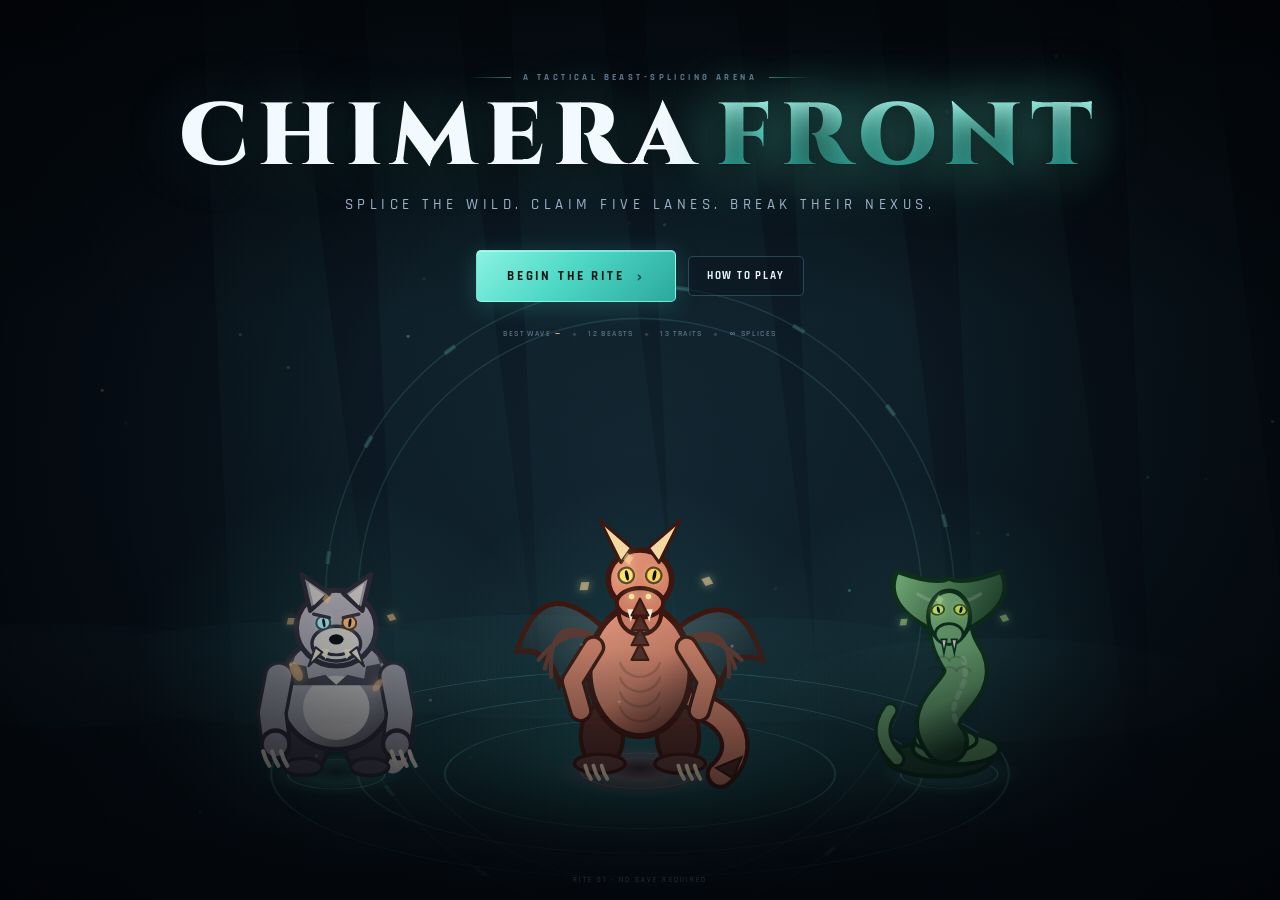
==== commit 7fab1bb1: "Save source and v2 conversation for issue #4 Run: 42137420778 Generation: 42137420778-1793929255421" ====
--- a/index.html
+++ b/index.html
@@ -1,186 +1,112 @@
 <!DOCTYPE html>
 <html lang="en">
 <head>
-<meta charset="UTF-8" />
-<meta name="viewport" content="width=device-width, initial-scale=1.0, maximum-scale=1, viewport-fit=cover" />
-<meta name="theme-color" content="#070a12" />
-<title>CHIMERA — Five-Lane Trial</title>
-<meta name="description" content="Fuse animal and monster essences into unique chimeras, then command them across five tactical lanes." />
-<link rel="preload" href="assets/fonts/cinzel.woff2" as="font" type="font/woff2" crossorigin />
-<link rel="preload" href="assets/fonts/manrope.woff2" as="font" type="font/woff2" crossorigin />
-<link rel="stylesheet" href="styles.css" />
+  <meta charset="utf-8" />
+  <meta name="viewport" content="width=device-width, initial-scale=1" />
+  <meta name="theme-color" content="#060a12" />
+  <title>Chimera Front — Tactical Beast-Splicing Arena</title>
+  <meta name="description" content="Splice animals and monsters into unique chimeras, deploy them across five lanes, and break the enemy nexus in a tactical auto-battler." />
+  <link rel="icon" href="data:image/svg+xml,%3Csvg xmlns='http://www.w3.org/2000/svg' viewBox='0 0 64 64'%3E%3Crect width='64' height='64' rx='12' fill='%23070d15'/%3E%3Cpath d='M32 8 54 32 32 56 10 32Z' fill='none' stroke='%235fe3d1' stroke-width='3'/%3E%3Cpath d='M32 20 44 32 32 44 20 32Z' fill='%23f0c879'/%3E%3C/svg%3E" />
+  <link rel="stylesheet" href="./styles.css" />
 </head>
 <body>
-<div class="backdrop" aria-hidden="true">
-  <div class="nebula nebula-a"></div>
-  <div class="nebula nebula-b"></div>
-  <div class="nebula nebula-c"></div>
-  <div class="stars"></div>
-  <div class="grain"></div>
-</div>
-
-<div id="app">
-  <header class="topbar">
-    <div class="brand">
-      <svg class="brand-mark" viewBox="0 0 48 48" aria-hidden="true">
-        <defs>
-          <linearGradient id="brandGold" x1="0" y1="0" x2="1" y2="1">
-            <stop offset="0" stop-color="#f6e6b4"/><stop offset=".5" stop-color="#d9ad62"/><stop offset="1" stop-color="#8c6428"/>
-          </linearGradient>
-        </defs>
-        <path d="M24 2.8 42.5 13v22L24 45.2 5.5 35V13z" fill="none" stroke="url(#brandGold)" stroke-width="1.4"/>
-        <path d="M24 8.2 37.4 15.9v16.2L24 39.8 10.6 32.1V15.9z" fill="none" stroke="url(#brandGold)" stroke-width=".7" opacity=".55"/>
-        <path d="M14 18.5c4.6-4 7.2-4.6 10-4.6s5.4.6 10 4.6c-2.8 0-5.2 1.6-6.6 3.6h-6.8C19.2 20.1 16.8 18.5 14 18.5Z" fill="url(#brandGold)" opacity=".9"/>
-        <path d="M17.4 24.2 24 20l6.6 4.2v7.4L24 35.8l-6.6-4.2z" fill="none" stroke="url(#brandGold)" stroke-width="1.1"/>
-        <circle cx="24" cy="27.9" r="2.4" fill="#f6e6b4"/>
-        <circle cx="24" cy="27.9" r="5.2" fill="none" stroke="#d9ad62" stroke-width=".6" opacity=".6"/>
-      </svg>
-      <div class="brand-text">
-        <span class="brand-name">CHIMERA</span>
-        <span class="brand-sub">Five-Lane Trial</span>
-      </div>
-    </div>
-
-    <div class="runline" id="runline">
-      <div class="round-pips" id="roundPips" aria-label="Trial progress"></div>
-      <div class="run-copy">
-        <span class="run-label" id="roundLabel">TRIAL I / V</span>
-        <span class="run-title" id="roundTitle">THE THORNWILD</span>
-      </div>
-    </div>
-
-    <div class="top-actions">
-      <div class="stat-pill ember-pill" title="Embers remaining — a lost trial consumes one.">
-        <svg viewBox="0 0 24 24" aria-hidden="true"><path d="M12 2.6c2.6 4.2 6.1 6.6 6.1 11.1A6.1 6.1 0 0 1 12 19.8a6.1 6.1 0 0 1-6.1-6.1c0-2.5 1.3-4.6 2.8-6.4.2 1.7 1 2.9 2.1 3.5.1-2.7.7-5.3 1.2-8.2Z" fill="currentColor"/><path d="M12 21.4c2.9 0 5.1-1.7 5.8-4.2H6.2c.7 2.5 2.9 4.2 5.8 4.2Z" fill="currentColor" opacity=".5"/></svg>
-        <span id="emberCount">3</span>
-      </div>
-      <div class="stat-pill aether-pill" title="Aether — spend it in the Fusion Chamber.">
-        <span class="aether-orb" aria-hidden="true"></span>
-        <span id="aetherCount">5</span>
-        <span class="aether-word">AETHER</span>
-      </div>
-      <button class="icon-btn" id="soundBtn" aria-label="Toggle sound" title="Toggle sound">
-        <svg viewBox="0 0 24 24" aria-hidden="true" class="sound-on"><path d="M4 9.5h3.4L12 5.3v13.4l-4.6-4.2H4z" fill="currentColor"/><path d="M15.2 8.4a5 5 0 0 1 0 7.2M17.7 6a8.5 8.5 0 0 1 0 12" fill="none" stroke="currentColor" stroke-width="1.5" stroke-linecap="round"/></svg>
-        <svg viewBox="0 0 24 24" aria-hidden="true" class="sound-off"><path d="M4 9.5h3.4L12 5.3v13.4l-4.6-4.2H4z" fill="currentColor"/><path d="m16 9 5 6m0-6-5 6" stroke="currentColor" stroke-width="1.6" stroke-linecap="round"/></svg>
-      </button>
-      <button class="icon-btn" id="infoBtn" aria-label="How to play" title="How to play">
-        <svg viewBox="0 0 24 24" aria-hidden="true"><circle cx="12" cy="12" r="8.4" fill="none" stroke="currentColor" stroke-width="1.4"/><path d="M12 10.4v6" stroke="currentColor" stroke-width="1.8" stroke-linecap="round"/><circle cx="12" cy="7.4" r="1.1" fill="currentColor"/></svg>
-      </button>
-    </div>
-  </header>
-
-  <main id="main">
-    <!-- ───────────────────────── PREP ───────────────────────── -->
-    <section class="view prep-view" id="prepView">
-      <div class="prep-head">
-        <div class="prep-heading">
-          <div class="eyebrow"><span class="rule"></span> THE RITE OF BINDING <span class="rule"></span></div>
-          <h1>THE FUSION LAB</h1>
-          <p>Weave two essences into one hunter. The <strong>Prime</strong> lends its active power; the <strong>Seed</strong> lends its instinct. Deploy each chimera to a resonant lane.</p>
-        </div>
-        <div class="step-track" id="stepTrack">
-          <div class="step" data-step="1"><span>01</span><em>Choose essences</em></div>
-          <div class="step" data-step="2"><span>02</span><em>Mark a lane</em></div>
-          <div class="step" data-step="3"><span>03</span><em>Bind &amp; deploy</em></div>
+  <div class="app" id="app" aria-hidden="true">
+    <header class="topbar">
+      <div class="brand">
+        <span class="brand-mark" aria-hidden="true">
+          <svg viewBox="0 0 32 32"><path d="M16 2 30 16 16 30 2 16Z" fill="none" stroke="currentColor" stroke-width="1.4"/><path d="M16 9 23 16 16 23 9 16Z" fill="currentColor" opacity=".7"/></svg>
+        </span>
+        <div class="brand-text">
+          <h1>CHIMERA <em>FRONT</em></h1>
+          <span>TACTICAL SPLICING ARENA</span>
         </div>
       </div>
 
-      <div class="prep-grid">
-        <aside class="panel essence-panel">
-          <div class="panel-head">
-            <div><h2>ESSENCE VAULT</h2><span class="panel-sub">Twelve lineages, endless horrors</span></div>
-            <span class="pick-hint" id="essenceHint">Choose the PRIME</span>
+      <div class="wave-progress" id="waveProgress"></div>
+
+      <div class="top-resources">
+        <div class="essence-pill" id="essencePill" title="Essence — spend it on beasts and splices">
+          <span class="essence-gem" aria-hidden="true"></span>
+          <span id="essenceVal">14</span>
+          <small>ESSENCE</small>
+        </div>
+        <div class="nexus-pair" id="nexusPair">
+          <div class="nexus-mini you">
+            <span class="nm-label">YOU</span>
+            <div class="nm-bar"><i id="nexusYouFill"></i></div>
+            <span class="nm-val" id="nexusYouVal">120</span>
           </div>
-          <div class="lineage-slots" id="lineageSlots"></div>
-          <div class="essence-grid" id="essenceGrid"></div>
-          <div class="vault-foot">
-            <span class="legend-dot prime"></span><span>Prime → active ability</span>
-            <span class="legend-dot seed"></span><span>Seed → passive</span>
-          </div>
-        </aside>
-
-        <section class="panel forge-panel">
-          <div class="panel-head">
-            <div><h2>FUSION CHAMBER</h2><span class="panel-sub" id="forgeSub">The chamber is listening</span></div>
-            <span class="cost-tag" id="fusionCost">◆ 1 AETHER</span>
-          </div>
-          <div class="forge-body" id="fusionPreview"></div>
-        </section>
-
-        <aside class="panel deploy-panel">
-          <div class="panel-head">
-            <div><h2>THE FIVE LANES</h2><span class="panel-sub" id="deploySub">Garrison every lane</span></div>
-            <span class="lane-count" id="laneCount">0 / 5</span>
-          </div>
-          <div class="lane-list" id="laneList"></div>
-          <div class="battle-cta">
-            <button class="primary-btn" id="battleBtn" disabled>
-              <span class="btn-sheen"></span>
-              <span class="btn-label">ENTER THE ARENA</span>
-              <svg viewBox="0 0 24 24" aria-hidden="true"><path d="M5 12h13m-5-5 5 5-5 5" fill="none" stroke="currentColor" stroke-width="1.8" stroke-linecap="round" stroke-linejoin="round"/></svg>
-            </button>
-            <p class="tiny" id="deployHint">All five lanes must be garrisoned before the horn sounds.</p>
-          </div>
-        </aside>
-      </div>
-    </section>
-
-    <!-- ───────────────────────── BATTLE ───────────────────────── -->
-    <section class="view battle-view hidden" id="battleView">
-      <div class="battle-head">
-        <div class="score-side ally">
-          <span class="score-label">YOUR CHIMERAS</span>
-          <div class="score-pips" id="allyPips"></div>
-        </div>
-        <div class="battle-center">
-          <div class="phase-line"><span id="battlePhase">THE HORN SOUNDS</span></div>
-          <div class="battle-meta">
-            <span class="timer" id="battleTimer">1:00</span>
-            <span class="dot-sep">·</span>
-            <span id="battleRule">FIRST TO THREE LANES</span>
-            <button class="speed-btn" id="speedBtn" title="Battle speed">1×</button>
+          <div class="nexus-mini foe">
+            <span class="nm-label">FOE</span>
+            <div class="nm-bar"><i id="nexusFoeFill"></i></div>
+            <span class="nm-val" id="nexusFoeVal">120</span>
           </div>
         </div>
-        <div class="score-side enemy">
-          <div class="score-pips" id="enemyPips"></div>
-          <span class="score-label">THE RIVAL COVENANT</span>
+        <button class="icon-btn" id="soundBtn" title="Toggle sound" aria-label="Toggle sound">
+          <svg viewBox="0 0 24 24" class="ic-sound"><path d="M4 9v6h4l5 4V5L8 9H4Z" fill="currentColor"/><path d="M16 8a6 6 0 0 1 0 8M18.5 5.5a9.5 9.5 0 0 1 0 13" fill="none" stroke="currentColor" stroke-width="1.6" stroke-linecap="round"/></svg>
+          <svg viewBox="0 0 24 24" class="ic-mute"><path d="M4 9v6h4l5 4V5L8 9H4Z" fill="currentColor"/><path d="m16 9 5 6m0-6-5 6" fill="none" stroke="currentColor" stroke-width="1.6" stroke-linecap="round"/></svg>
+        </button>
+        <button class="icon-btn" id="helpBtn" title="How to play" aria-label="How to play">?</button>
+      </div>
+    </header>
+
+    <main class="main">
+      <section class="arena-column">
+        <div class="arena-shell" id="arenaShell">
+          <canvas id="arena" aria-label="Battle arena"></canvas>
+          <div class="arena-grain" aria-hidden="true"></div>
+          <div class="arena-corners" aria-hidden="true"><i></i><i></i><i></i><i></i></div>
+          <div class="phase-banner" id="phaseBanner" aria-live="polite"></div>
+          <div class="battle-timer" id="battleTimer" aria-hidden="true">
+            <span class="bt-label">TIME</span>
+            <span class="bt-value" id="battleTimerVal">1:00</span>
+          </div>
+          <div class="arena-hint" id="arenaHint"></div>
+          <div class="speed-controls" id="speedControls" aria-hidden="true">
+            <button class="speed-btn" data-speed="1" title="Normal speed">1×</button>
+            <button class="speed-btn" data-speed="2" title="Double speed">2×</button>
+            <button class="speed-btn" data-speed="3" title="Triple speed">3×</button>
+          </div>
         </div>
+      </section>
+
+      <aside class="sidebar" id="sidebar" aria-live="polite"></aside>
+    </main>
+
+    <footer class="dock" id="dock">
+      <div class="dock-head" id="dockHead"></div>
+      <div class="dock-body" id="dockBody"></div>
+    </footer>
+  </div>
+
+  <div class="title-screen" id="titleScreen">
+    <canvas id="titleCanvas" aria-hidden="true"></canvas>
+    <div class="title-vignette" aria-hidden="true"></div>
+    <div class="title-ui">
+      <div class="title-kicker"><span></span> A TACTICAL BEAST-SPLICING ARENA <span></span></div>
+      <h1 class="game-logo">CHIMERA<span>FRONT</span></h1>
+      <p class="title-tag">Splice the wild. Claim five lanes. Break their nexus.</p>
+      <div class="title-cta">
+        <button class="btn btn-primary btn-lg" id="startBtn">BEGIN THE RITE <span class="btn-arrow">›</span></button>
+        <button class="btn btn-ghost" id="howBtn">HOW TO PLAY</button>
       </div>
+      <div class="title-meta">
+        <span>BEST WAVE <b id="bestWaveTitle">—</b></span>
+        <i></i>
+        <span>12 BEASTS</span>
+        <i></i>
+        <span>13 TRAITS</span>
+        <i></i>
+        <span>∞ SPLICES</span>
+      </div>
+    </div>
+    <div class="title-version">RITE 01 · NO SAVE REQUIRED</div>
+  </div>
 
-      <div class="arena" id="arena"></div>
+  <div class="toasts" id="toasts" aria-live="polite"></div>
+  <div class="tooltip" id="tooltip" role="tooltip"></div>
+  <div class="modal-root" id="modalRoot"></div>
 
-      <div class="command-bar" id="commandBar">
-        <div class="cmd-wrap" id="cmdWrap"></div>
-        <div class="command-hint" id="commandHint">
-          <span class="hint-glyph">✦</span>
-          <span id="hintText">Abilities charge as your chimeras strike. Commands are yours alone.</span>
-        </div>
-      </div>
-    </section>
-  </main>
-</div>
-
-<div class="toast-stack" id="toastStack" aria-live="polite"></div>
-<div class="overlay-root" id="overlayRoot"></div>
-<div class="modal-root hidden" id="modalRoot">
-  <div class="modal-backdrop" data-close-modal></div>
-  <div class="modal howto-modal" role="dialog" aria-modal="true" aria-labelledby="howtoTitle">
-    <button class="modal-x" data-close-modal aria-label="Close">×</button>
-    <div class="eyebrow"><span class="rule"></span> THE TRIAL <span class="rule"></span></div>
-    <h2 id="howtoTitle">HOW TO BECOME A CHIMERA</h2>
-    <div class="howto-grid">
-      <div class="howto-step"><span class="num">I</span><h3>Fuse</h3><p>Pick two essences. The first is the <strong>Prime</strong> and grants its active ability. The second is the <strong>Seed</strong> and grants its passive. Every cross-lineage fusion mutates.</p></div>
-      <div class="howto-step"><span class="num">II</span><h3>Deploy</h3><p>Each lane carries a terrain resonance. A chimera carrying that lineage gains its blessing. Place your five hunters against the rival lineup — every enemy is visible before the horn.</p></div>
-      <div class="howto-step"><span class="num">III</span><h3>Command</h3><p>Duels unfold on their own; your commands turn them. <strong>Q</strong> Rally, <strong>W</strong> Aegis, <strong>E</strong> Starfall, <strong>R</strong> Shift a fighter to another lane. Win three of five lanes to take the trial.</p></div>
-      <div class="howto-step"><span class="num">IV</span><h3>Ascend</h3><p>Five trials stand between you and the First Chimera. Each victory grants Aether and a boon. Lose, and an Ember is spent. Lose all three and the dream fades.</p></div>
-    </div>
-    <div class="howto-controls">
-      <span><b>Q</b> Rally</span><span><b>W</b> Aegis</span><span><b>E</b> Starfall</span><span><b>1–5</b> target lane</span><span><b>R</b> Shift</span><span><b>Esc</b> cancel</span>
-    </div>
-    <button class="primary-btn modal-go" data-close-modal><span class="btn-label">RETURN TO THE LAB</span></button>
-  </div>
-</div>
-
-<script type="module" src="js/game.js"></script>
+  <script type="module" src="./src/main.js"></script>
 </body>
 </html>
--- a/styles.css
+++ b/styles.css
@@ -1,899 +1,821 @@
-@font-face {
-  font-family: 'Cinzel';
-  src: url('assets/fonts/cinzel.woff2') format('woff2');
-  font-weight: 400 900;
-  font-style: normal;
-  font-display: swap;
-}
-@font-face {
-  font-family: 'Manrope';
-  src: url('assets/fonts/manrope.woff2') format('woff2');
-  font-weight: 200 800;
-  font-style: normal;
-  font-display: swap;
-}
+/* ── CHIMERA FRONT · interface ─────────────────────────────────────────────── */
+@font-face { font-family: 'Cinzel'; src: url('./assets/fonts/cinzel-latin.woff2') format('woff2'); font-weight: 500 900; font-style: normal; font-display: swap; }
+@font-face { font-family: 'Rajdhani'; src: url('./assets/fonts/rajdhani-400.woff2') format('woff2'); font-weight: 400; font-display: swap; }
+@font-face { font-family: 'Rajdhani'; src: url('./assets/fonts/rajdhani-500.woff2') format('woff2'); font-weight: 500; font-display: swap; }
+@font-face { font-family: 'Rajdhani'; src: url('./assets/fonts/rajdhani-600.woff2') format('woff2'); font-weight: 600; font-display: swap; }
+@font-face { font-family: 'Rajdhani'; src: url('./assets/fonts/rajdhani-700.woff2') format('woff2'); font-weight: 700; font-display: swap; }
 
 :root {
-  --bg: #06080f;
-  --bg-2: #0a0e19;
-  --ink: #e9e4d6;
-  --muted: #8b90a3;
-  --dim: #5e6478;
-  --gold: #d9ad62;
-  --gold-bright: #f6e6b4;
-  --gold-dim: #8c6a34;
-  --line: rgba(217, 173, 98, 0.18);
-  --line-soft: rgba(180, 195, 230, 0.1);
-  --panel: rgba(12, 17, 28, 0.82);
-  --panel-2: rgba(16, 22, 36, 0.9);
-  --ally: #81d7ff;
-  --enemy: #ff8b78;
-  --violet: #c79bff;
-  --green: #7fe3ac;
-  --font-display: 'Cinzel', Georgia, serif;
-  --font-ui: 'Manrope', system-ui, sans-serif;
-  --ease: cubic-bezier(0.22, 1, 0.36, 1);
-}
-
-* { box-sizing: border-box; }
-html, body { margin: 0; padding: 0; }
-html { background: var(--bg); }
+  --bg: #05080f;
+  --bg-2: #08111b;
+  --panel: rgba(11, 22, 33, .86);
+  --panel-2: rgba(15, 29, 43, .82);
+  --line: rgba(128, 198, 230, .13);
+  --line-strong: rgba(128, 210, 240, .26);
+  --txt: #e7f0f8;
+  --muted: #91a5bb;
+  --dim: #5e738a;
+  --cyan: #5fe3d1;
+  --cyan-deep: #2bb9ad;
+  --gold: #f0c879;
+  --gold-2: #f7de9d;
+  --red: #ff5c6c;
+  --violet: #b496ff;
+  --green: #7beaa6;
+  --display: 'Cinzel', Georgia, serif;
+  --ui: 'Rajdhani', 'Segoe UI', system-ui, sans-serif;
+  --dock-h: 168px;
+  --top-h: 64px;
+  --side-w: 324px;
+}
+
+* { box-sizing: border-box; margin: 0; padding: 0; }
+html, body { height: 100%; }
 body {
-  min-height: 100vh;
-  color: var(--ink);
-  font-family: var(--font-ui);
+  background: var(--bg);
+  color: var(--txt);
+  font-family: var(--ui);
   font-size: 14px;
   overflow: hidden;
   -webkit-font-smoothing: antialiased;
   text-rendering: optimizeLegibility;
 }
-button { font-family: inherit; color: inherit; cursor: pointer; }
-button:focus-visible { outline: 1px solid var(--gold); outline-offset: 3px; }
-h1, h2, h3, p { margin: 0; }
-.hidden { display: none !important; }
-
-/* ───────────────────────── backdrop ───────────────────────── */
-.backdrop { position: fixed; inset: 0; z-index: 0; overflow: hidden; background: var(--bg); }
-.backdrop::before {
-  content: ''; position: absolute; inset: 0;
+button { font-family: inherit; color: inherit; border: 0; background: none; cursor: pointer; }
+button:focus-visible { outline: 1px solid var(--cyan); outline-offset: 3px; }
+canvas { display: block; }
+::selection { background: rgba(95, 227, 209, .3); }
+::-webkit-scrollbar { width: 8px; height: 8px; }
+::-webkit-scrollbar-track { background: rgba(255,255,255,.02); }
+::-webkit-scrollbar-thumb { background: rgba(130, 190, 220, .18); border-radius: 4px; }
+::-webkit-scrollbar-thumb:hover { background: rgba(130, 210, 235, .3); }
+
+.app {
+  display: grid;
+  grid-template-rows: var(--top-h) minmax(0, 1fr) var(--dock-h);
+  height: 100dvh;
+  width: 100vw;
   background:
-    radial-gradient(ellipse at 50% -20%, rgba(60, 78, 130, 0.28), transparent 60%),
-    radial-gradient(ellipse at 85% 105%, rgba(120, 65, 120, 0.14), transparent 55%),
-    linear-gradient(180deg, #080b14, #05070d 60%, #070a11);
-}
-.nebula { position: absolute; border-radius: 50%; filter: blur(70px); opacity: 0.5; will-change: transform; }
-.nebula-a { width: 55vw; height: 55vw; left: -18vw; top: -20vw; background: radial-gradient(circle, rgba(50, 90, 150, 0.4), transparent 65%); animation: drift 38s ease-in-out infinite alternate; }
-.nebula-b { width: 45vw; height: 45vw; right: -15vw; top: 10vh; background: radial-gradient(circle, rgba(150, 90, 60, 0.22), transparent 65%); animation: drift 48s ease-in-out infinite alternate-reverse; }
-.nebula-c { width: 50vw; height: 40vw; left: 28vw; bottom: -25vw; background: radial-gradient(circle, rgba(100, 55, 140, 0.18), transparent 65%); animation: drift 55s ease-in-out infinite alternate; }
-@keyframes drift { from { transform: translate3d(-2%, -1%, 0) scale(1); } to { transform: translate3d(3%, 2%, 0) scale(1.08); } }
-.stars {
-  position: absolute; inset: 0; opacity: 0.55;
-  background-image:
-    radial-gradient(1px 1px at 12% 22%, rgba(255,255,255,.7), transparent),
-    radial-gradient(1px 1px at 28% 68%, rgba(220,235,255,.55), transparent),
-    radial-gradient(1.4px 1.4px at 47% 12%, rgba(255,255,255,.45), transparent),
-    radial-gradient(1px 1px at 63% 42%, rgba(255,255,255,.6), transparent),
-    radial-gradient(1px 1px at 78% 74%, rgba(255,240,210,.55), transparent),
-    radial-gradient(1.4px 1.4px at 88% 18%, rgba(255,255,255,.5), transparent),
-    radial-gradient(1px 1px at 38% 88%, rgba(220,235,255,.4), transparent),
-    radial-gradient(1px 1px at 7% 82%, rgba(255,255,255,.35), transparent);
-  background-size: 900px 700px;
-  animation: twinkle 9s ease-in-out infinite alternate;
-}
-@keyframes twinkle { from { opacity: .32; } to { opacity: .62; } }
-.grain {
-  position: absolute; inset: 0; opacity: 0.035; pointer-events: none;
-  background-image: url("data:image/svg+xml,%3Csvg viewBox='0 0 180 180' xmlns='http://www.w3.org/2000/svg'%3E%3Cfilter id='n'%3E%3CfeTurbulence type='fractalNoise' baseFrequency='.85' numOctaves='3' stitchTiles='stitch'/%3E%3C/filter%3E%3Crect width='100%25' height='100%25' filter='url(%23n)'/%3E%3C/svg%3E");
-}
-
-/* ───────────────────────── shell ───────────────────────── */
-#app { position: relative; z-index: 2; height: 100vh; display: flex; flex-direction: column; }
+    radial-gradient(1200px 500px at 70% -10%, rgba(54, 130, 150, .10), transparent 60%),
+    radial-gradient(900px 460px at 0% 100%, rgba(60, 200, 180, .055), transparent 60%),
+    var(--bg);
+}
+
+/* ══ TOP BAR ═════════════════════════════════════════════════════════════════ */
 .topbar {
-  height: 62px; flex: 0 0 auto;
-  display: flex; align-items: center; gap: 20px;
-  padding: 0 22px;
-  border-bottom: 1px solid rgba(217, 173, 98, 0.14);
-  background: linear-gradient(180deg, rgba(8, 11, 19, 0.94), rgba(7, 10, 17, 0.72));
-  backdrop-filter: blur(14px);
+  display: flex;
+  align-items: center;
+  gap: 18px;
+  padding: 0 18px;
+  border-bottom: 1px solid var(--line);
+  background: linear-gradient(180deg, rgba(10, 21, 32, .95), rgba(6, 13, 21, .9));
   position: relative;
+  z-index: 20;
+  box-shadow: 0 10px 40px rgba(0, 0, 0, .35);
 }
 .topbar::after {
   content: ''; position: absolute; left: 0; right: 0; bottom: -1px; height: 1px;
-  background: linear-gradient(90deg, transparent, rgba(217, 173, 98, 0.38), transparent);
-}
-.brand { display: flex; align-items: center; gap: 11px; min-width: 220px; }
-.brand-mark { width: 38px; height: 38px; filter: drop-shadow(0 0 8px rgba(217, 173, 98, 0.3)); }
-.brand-text { display: flex; flex-direction: column; line-height: 1; }
-.brand-name {
-  font-family: var(--font-display); font-weight: 700; font-size: 23px; letter-spacing: 0.2em;
-  background: linear-gradient(180deg, #f8ecc8, #c99a4d 65%, #8c6428);
-  -webkit-background-clip: text; background-clip: text; color: transparent;
-}
-.brand-sub { font-size: 8px; letter-spacing: 0.32em; text-transform: uppercase; color: var(--muted); margin-top: 5px; padding-left: 2px; }
-
-.runline { flex: 1; display: flex; align-items: center; justify-content: center; gap: 16px; min-width: 0; }
-.round-pips { display: flex; gap: 5px; align-items: center; }
-.round-pip {
-  width: 8px; height: 8px; transform: rotate(45deg);
-  border: 1px solid rgba(217, 173, 98, 0.35); background: transparent;
-  transition: all .3s var(--ease);
-}
-.round-pip.done { background: var(--gold); border-color: var(--gold); box-shadow: 0 0 8px rgba(217,173,98,.55); }
-.round-pip.current { border-color: var(--gold-bright); box-shadow: 0 0 0 3px rgba(217,173,98,.12), 0 0 10px rgba(217,173,98,.3); }
-.round-pip.failed { background: rgba(255, 110, 90, .7); border-color: #ff6e5a; }
-.run-copy { display: flex; flex-direction: column; line-height: 1; min-width: 0; }
-.run-label { font-size: 8px; letter-spacing: .34em; color: var(--gold); text-transform: uppercase; margin-bottom: 5px; }
-.run-title { font-family: var(--font-display); font-size: 13px; letter-spacing: .17em; color: #d8d1c1; white-space: nowrap; overflow: hidden; text-overflow: ellipsis; }
-
-.top-actions { display: flex; align-items: center; gap: 8px; min-width: 220px; justify-content: flex-end; }
-.stat-pill {
-  height: 34px; display: flex; align-items: center; gap: 7px; padding: 0 12px;
-  border: 1px solid var(--line); background: rgba(217, 173, 98, 0.04);
-  font-size: 13px; font-weight: 700; color: var(--gold-bright);
-  clip-path: polygon(7px 0, 100% 0, 100% calc(100% - 7px), calc(100% - 7px) 100%, 0 100%, 0 7px);
-}
-.ember-pill svg { width: 14px; height: 14px; color: #ff8d5d; }
-.aether-pill { color: var(--ink); gap: 6px; }
-.aether-word { font-size: 7px; letter-spacing: .22em; color: var(--muted); font-weight: 600; }
-.aether-orb {
-  width: 11px; height: 11px; border-radius: 50%;
-  background: radial-gradient(circle at 35% 30%, #f9ecc4, #d9ad62 45%, #7e5a24);
-  box-shadow: 0 0 10px rgba(217, 173, 98, 0.7);
-}
+  background: linear-gradient(90deg, transparent, rgba(95, 227, 209, .4), rgba(240, 200, 121, .2), transparent);
+  opacity: .5;
+}
+.brand { display: flex; align-items: center; gap: 10px; min-width: 232px; }
+.brand-mark { width: 32px; height: 32px; color: var(--cyan); filter: drop-shadow(0 0 8px rgba(95,227,209,.45)); }
+.brand-mark svg { width: 100%; height: 100%; }
+.brand-text h1 {
+  font-family: var(--display); font-weight: 700; font-size: 17px;
+  letter-spacing: .14em; line-height: 1.05; white-space: nowrap;
+  color: #f0f8ff;
+}
+.brand-text h1 em { font-style: normal; color: var(--cyan); text-shadow: 0 0 18px rgba(95,227,209,.4); }
+.brand-text span {
+  display: block; font-size: 7.5px; font-weight: 600; letter-spacing: .34em;
+  color: var(--dim); margin-top: 3px; white-space: nowrap;
+}
+
+.wave-progress { flex: 1; display: flex; align-items: center; justify-content: center; gap: 14px; min-width: 160px; }
+.wp-label { font-size: 9px; letter-spacing: .24em; color: var(--dim); font-weight: 600; white-space: nowrap; }
+.wp-label b { color: var(--gold); font-size: 11px; font-weight: 700; }
+.wp-pips { display: flex; align-items: center; gap: 5px; }
+.wp-pip {
+  width: 15px; height: 15px; display: grid; place-items: center; position: relative; flex: none;
+}
+.wp-pip::before {
+  content: ''; width: 7px; height: 7px; transform: rotate(45deg);
+  border: 1px solid rgba(140, 180, 200, .3); background: rgba(255,255,255,.02);
+  transition: all .3s;
+}
+.wp-pip.done::before { background: rgba(95, 227, 209, .55); border-color: rgba(95, 227, 209, .7); box-shadow: 0 0 7px rgba(95, 227, 209, .5); }
+.wp-pip.current::before { background: var(--gold); border-color: var(--gold-2); box-shadow: 0 0 12px rgba(240, 200, 121, .8); animation: pipPulse 1.7s infinite; }
+.wp-pip.boss::after {
+  content: ''; position: absolute; inset: -3px; border: 1px solid rgba(255, 92, 108, .25);
+  transform: rotate(45deg); border-radius: 2px;
+}
+.wp-pip.boss.done::after { border-color: rgba(255, 92, 108, .5); }
+@keyframes pipPulse { 0%,100% { box-shadow: 0 0 6px rgba(240,200,121,.5); } 50% { box-shadow: 0 0 16px rgba(240,200,121,.95); } }
+
+.top-resources { display: flex; align-items: center; gap: 10px; }
+.essence-pill {
+  display: flex; align-items: center; gap: 8px; height: 36px; padding: 0 12px;
+  border: 1px solid rgba(240, 200, 121, .22); border-radius: 6px;
+  background: linear-gradient(160deg, rgba(240, 200, 121, .09), rgba(240, 200, 121, .02));
+  position: relative;
+}
+.essence-gem {
+  width: 11px; height: 11px; transform: rotate(45deg);
+  background: linear-gradient(135deg, #fff0c5, var(--gold) 45%, #a57a2a);
+  box-shadow: 0 0 10px rgba(240, 200, 121, .45); border-radius: 1px;
+}
+#essenceVal { font-size: 20px; font-weight: 700; color: var(--gold-2); line-height: 1; letter-spacing: .02em; min-width: 22px; }
+.essence-pill small { font-size: 7px; letter-spacing: .2em; color: rgba(240, 200, 121, .55); font-weight: 600; margin-left: 1px; }
+@keyframes essencePop { 0% { transform: scale(1); } 35% { transform: scale(1.35); color: #fff; } 100% { transform: scale(1); } }
+#essenceVal.pop { animation: essencePop .4s; }
+
+.nexus-pair { display: grid; gap: 3px; padding: 4px 9px; border-left: 1px solid var(--line); border-right: 1px solid var(--line); }
+.nexus-mini { display: flex; align-items: center; gap: 6px; }
+.nm-label { font-size: 7px; font-weight: 700; letter-spacing: .15em; color: var(--dim); width: 20px; }
+.nm-bar { width: 62px; height: 4px; background: rgba(0,0,0,.55); border-radius: 1px; overflow: hidden; }
+.nm-bar i { display: block; height: 100%; width: 100%; transition: width .2s; }
+.you .nm-bar i { background: linear-gradient(90deg, #2bb9ad, #7ff5e3); box-shadow: 0 0 6px rgba(95,227,209,.5); }
+.foe .nm-bar i { background: linear-gradient(90deg, #b03848, #ff7d8a); box-shadow: 0 0 6px rgba(255,92,108,.45); }
+.nm-val { font-size: 9px; font-weight: 600; color: var(--muted); width: 22px; text-align: right; }
+
 .icon-btn {
-  width: 34px; height: 34px; display: grid; place-items: center;
-  border: 1px solid var(--line-soft); background: rgba(255,255,255,0.02); color: #b9bece;
-  transition: all .2s var(--ease);
-}
-.icon-btn:hover { border-color: var(--line); color: var(--gold-bright); background: rgba(217,173,98,.06); }
-.icon-btn svg { width: 17px; height: 17px; }
-.sound-off { display: none; }
-body.muted .sound-off { display: block; }
-body.muted .sound-on { display: none; }
-
-#main { flex: 1; min-height: 0; position: relative; }
-.view { height: 100%; }
-
-/* ───────────────────────── prep ───────────────────────── */
-.prep-view { display: flex; flex-direction: column; padding: 16px 22px 16px; gap: 13px; }
-.prep-head { display: flex; align-items: flex-end; justify-content: space-between; gap: 24px; flex: 0 0 auto; }
-.prep-heading { min-width: 0; }
+  width: 32px; height: 32px; display: grid; place-items: center; flex: none;
+  border: 1px solid var(--line); border-radius: 6px; background: rgba(255,255,255,.025);
+  color: var(--muted); font-weight: 700; font-size: 14px; font-family: var(--ui);
+  transition: .18s; position: relative;
+}
+.icon-btn:hover { color: var(--cyan); border-color: var(--line-strong); background: rgba(95,227,209,.06); }
+.icon-btn svg { width: 16px; height: 16px; }
+.ic-mute { display: none; }
+.muted .ic-mute { display: block; } .muted .ic-sound { display: none; }
+
+/* ══ MAIN ═══════════════════════════════════════════════════════════════════ */
+.main {
+  display: grid; grid-template-columns: minmax(0, 1fr) var(--side-w);
+  gap: 14px; padding: 14px 16px 10px; min-height: 0;
+}
+.arena-column { min-width: 0; min-height: 0; display: flex; }
+.arena-shell {
+  position: relative; width: 100%; height: 100%; min-height: 0;
+  border: 1px solid var(--line); border-radius: 10px; overflow: hidden;
+  background: #050a11;
+  box-shadow: inset 0 0 80px rgba(0,0,0,.55), 0 12px 40px rgba(0,0,0,.4);
+}
+#arena { width: 100%; height: 100%; }
+.arena-grain {
+  position: absolute; inset: 0; pointer-events: none; opacity: .22; mix-blend-mode: overlay;
+  background-image: url("data:image/svg+xml,%3Csvg viewBox='0 0 180 180' xmlns='http://www.w3.org/2000/svg'%3E%3Cfilter id='n'%3E%3CfeTurbulence type='fractalNoise' baseFrequency='.9' numOctaves='2' stitchTiles='stitch'/%3E%3C/filter%3E%3Crect width='100%25' height='100%25' filter='url(%23n)' opacity='.35'/%3E%3C/svg%3E");
+}
+.arena-corners i {
+  position: absolute; width: 18px; height: 18px; pointer-events: none;
+  border-color: rgba(95, 227, 209, .35); border-style: solid; border-width: 0;
+}
+.arena-corners i:nth-child(1) { left: 8px; top: 8px; border-left-width: 1px; border-top-width: 1px; }
+.arena-corners i:nth-child(2) { right: 8px; top: 8px; border-right-width: 1px; border-top-width: 1px; }
+.arena-corners i:nth-child(3) { left: 8px; bottom: 8px; border-left-width: 1px; border-bottom-width: 1px; }
+.arena-corners i:nth-child(4) { right: 8px; bottom: 8px; border-right-width: 1px; border-bottom-width: 1px; }
+
+.phase-banner {
+  position: absolute; top: 16px; left: 50%; transform: translate(-50%, -6px);
+  padding: 5px 22px; border: 1px solid rgba(95,227,209,.2); border-radius: 3px;
+  background: linear-gradient(90deg, transparent, rgba(5,12,18,.9) 18%, rgba(5,12,18,.9) 82%, transparent);
+  font-family: var(--display); font-size: 11px; font-weight: 700; letter-spacing: .38em;
+  color: var(--cyan); text-transform: uppercase; white-space: nowrap;
+  opacity: 0; pointer-events: none; transition: opacity .4s, transform .4s;
+  text-shadow: 0 0 18px rgba(95,227,209,.5);
+}
+.phase-banner.show { opacity: 1; transform: translate(-50%, 0); }
+.phase-banner.foe { color: var(--red); text-shadow: 0 0 18px rgba(255,92,108,.5); border-color: rgba(255,92,108,.2); }
+.phase-banner.gold { color: var(--gold); text-shadow: 0 0 18px rgba(240,200,121,.5); border-color: rgba(240,200,121,.25); }
+.phase-banner small { display: block; text-align: center; font-family: var(--ui); font-size: 8px; letter-spacing: .22em; color: var(--muted); margin-top: 3px; }
+
+.battle-timer {
+  position: absolute; top: 12px; right: 14px; display: flex; align-items: baseline; gap: 6px;
+  padding: 5px 10px; background: rgba(4, 9, 15, .72); border: 1px solid var(--line); border-radius: 4px;
+  opacity: 0; pointer-events: none; transition: opacity .3s;
+}
+.battle-timer.show { opacity: 1; }
+.bt-label { font-size: 7px; letter-spacing: .2em; color: var(--dim); }
+.bt-value { font-size: 15px; font-weight: 600; color: var(--txt); font-variant-numeric: tabular-nums; }
+
+.arena-hint {
+  position: absolute; bottom: 10px; left: 50%; transform: translateX(-50%);
+  padding: 5px 14px; border-radius: 4px; border: 1px solid rgba(130,190,220,.12);
+  background: rgba(5, 11, 18, .78); font-size: 10.5px; letter-spacing: .04em; color: var(--muted);
+  white-space: nowrap; pointer-events: none; opacity: 0; transition: opacity .3s;
+}
+.arena-hint.show { opacity: 1; }
+.arena-hint b { color: var(--cyan); font-weight: 700; }
+.arena-hint .kbd { margin: 0 1px; }
+
+.speed-controls {
+  position: absolute; bottom: 10px; right: 12px; display: flex; gap: 2px;
+  padding: 2px; background: rgba(4,9,15,.8); border: 1px solid var(--line); border-radius: 4px;
+  opacity: 0; pointer-events: none; transition: opacity .3s;
+}
+.speed-controls.show { opacity: 1; pointer-events: auto; }
+.speed-btn {
+  min-width: 28px; height: 22px; padding: 0 5px; font-size: 10px; font-weight: 700; color: var(--muted);
+  border-radius: 3px; transition: .15s;
+}
+.speed-btn:hover { color: var(--text); background: rgba(255,255,255,.05); }
+.speed-btn.active { color: #07120f; background: var(--cyan); }
+
+/* ══ SIDEBAR ═════════════════════════════════════════════════════════════════ */
+.sidebar {
+  min-height: 0; overflow-y: auto; overflow-x: hidden; display: flex; flex-direction: column; gap: 10px;
+  padding-right: 2px; scrollbar-gutter: stable;
+}
+.panel {
+  position: relative; padding: 13px 14px 12px; border: 1px solid var(--line); border-radius: 8px;
+  background: linear-gradient(160deg, rgba(14, 27, 41, .88), rgba(7, 14, 22, .92));
+  box-shadow: inset 0 1px 0 rgba(255,255,255,.035);
+}
+.panel::before, .panel::after {
+  content: ''; position: absolute; width: 9px; height: 9px; pointer-events: none;
+  border-color: rgba(95,227,209,.25); border-style: solid;
+}
+.panel::before { left: -1px; top: -1px; border-width: 1px 0 0 1px; border-top-left-radius: 8px; }
+.panel::after { right: -1px; bottom: -1px; border-width: 0 1px 1px 0; border-bottom-right-radius: 8px; }
+.panel.boss-panel { border-color: rgba(255,92,108,.22); background: linear-gradient(160deg, rgba(40, 16, 22, .75), rgba(8, 13, 20, .92)); }
+.panel.boss-panel::before, .panel.boss-panel::after { border-color: rgba(255,92,108,.35); }
 .eyebrow {
-  display: flex; align-items: center; gap: 10px; font-size: 8px; letter-spacing: .34em;
-  text-transform: uppercase; color: var(--gold); font-weight: 700;
-}
-.rule { width: 22px; height: 1px; background: linear-gradient(90deg, transparent, var(--gold-dim)); }
-.eyebrow .rule:last-child { background: linear-gradient(90deg, var(--gold-dim), transparent); }
-.prep-heading h1 {
-  font-family: var(--font-display); font-size: clamp(26px, 2.6vw, 38px); letter-spacing: .1em;
-  font-weight: 700; line-height: 1.08; margin: 7px 0 7px;
-  background: linear-gradient(180deg, #faf1d5, #d6ad6b 60%, #a67c3e);
-  -webkit-background-clip: text; background-clip: text; color: transparent;
-  filter: drop-shadow(0 2px 10px rgba(0,0,0,.5));
-}
-.prep-heading p { color: #9499aa; font-size: 11.5px; max-width: 660px; line-height: 1.55; }
-.prep-heading p strong { color: #d9c9a4; font-weight: 600; }
-.step-track { display: flex; gap: 6px; padding-bottom: 4px; }
-.step {
-  min-width: 92px; padding: 8px 10px 7px; border: 1px solid var(--line-soft);
-  background: rgba(12,17,28,.5); display: flex; flex-direction: column; gap: 3px;
-  transition: all .3s var(--ease);
-}
-.step span { font-family: var(--font-display); font-size: 9px; color: var(--dim); letter-spacing: .1em; }
-.step em { font-style: normal; font-size: 8.5px; color: #767d90; letter-spacing: .04em; white-space: nowrap; }
-.step.active { border-color: rgba(217,173,98,.4); background: rgba(217,173,98,.06); }
-.step.active span { color: var(--gold); }
-.step.active em { color: #d9d2c2; }
-
-.prep-grid { flex: 1; min-height: 0; display: grid; grid-template-columns: 336px minmax(0, 1fr) 366px; gap: 13px; }
-.panel {
-  position: relative; min-height: 0; display: flex; flex-direction: column;
-  border: 1px solid rgba(200, 180, 140, .13);
-  background:
-    linear-gradient(160deg, rgba(23, 30, 47, 0.72), rgba(9, 13, 22, 0.9) 45%, rgba(7, 10, 17, 0.94));
-  box-shadow: 0 18px 50px rgba(0, 0, 0, 0.35), inset 0 1px 0 rgba(255,255,255,.03);
-}
-.panel::before, .panel::after {
-  content: ''; position: absolute; width: 14px; height: 14px; pointer-events: none;
-  border-color: rgba(217,173,98,.5); border-style: solid; z-index: 2;
-}
-.panel::before { top: -1px; left: -1px; border-width: 1px 0 0 1px; }
-.panel::after { bottom: -1px; right: -1px; border-width: 0 1px 1px 0; }
-.panel-head {
-  flex: 0 0 auto; display: flex; align-items: flex-start; justify-content: space-between; gap: 10px;
-  padding: 13px 15px 11px; border-bottom: 1px solid rgba(200,180,140,.09);
-  background: linear-gradient(180deg, rgba(255,255,255,.025), transparent);
-}
-.panel-head h2 { font-family: var(--font-display); font-size: 12px; letter-spacing: .19em; color: #ddd3bd; font-weight: 700; }
-.panel-sub { display: block; font-size: 9px; color: var(--dim); margin-top: 4px; letter-spacing: .04em; }
-.pick-hint { font-size: 8px; letter-spacing: .12em; color: var(--gold); text-transform: uppercase; padding-top: 2px; text-align: right; max-width: 110px; line-height: 1.5; }
-.cost-tag { font-size: 8px; letter-spacing: .14em; color: var(--gold-bright); border: 1px solid rgba(217,173,98,.3); padding: 4px 7px; white-space: nowrap; background: rgba(217,173,98,.06); }
-.lane-count { font-family: var(--font-display); font-size: 11px; color: var(--gold); letter-spacing: .1em; }
-.tiny { font-size: 9px; color: var(--dim); line-height: 1.5; }
-
-/* lineage slots */
-.lineage-slots { display: flex; gap: 6px; padding: 9px 12px 0; }
-.lineage-slot {
-  flex: 1; min-width: 0; height: 38px; border: 1px dashed rgba(180,195,230,.16);
-  display: flex; align-items: center; gap: 7px; padding: 0 8px; background: rgba(255,255,255,.012);
-  transition: all .25s var(--ease); position: relative; overflow: hidden;
-}
-.lineage-slot.filled { border-style: solid; border-color: rgba(217,173,98,.35); background: rgba(217,173,98,.05); }
-.lineage-slot .slot-mark {
-  width: 16px; height: 16px; flex: 0 0 auto; display: grid; place-items: center;
-  border-radius: 50%; font-family: var(--font-display); font-size: 8px; font-weight: 700;
-  border: 1px solid rgba(180,195,230,.25); color: var(--muted);
-}
-.lineage-slot.prime .slot-mark { border-color: rgba(217,173,98,.5); color: var(--gold); }
-.lineage-slot.seed .slot-mark { border-color: rgba(127,227,172,.45); color: var(--green); }
-.lineage-slot .slot-text { min-width: 0; flex: 1; }
-.lineage-slot .slot-label { display: block; font-size: 7px; letter-spacing: .18em; color: var(--dim); text-transform: uppercase; }
-.lineage-slot .slot-name { display: block; font-size: 10px; font-weight: 700; color: #d8d2c3; white-space: nowrap; overflow: hidden; text-overflow: ellipsis; margin-top: 2px; }
-.lineage-slot.empty .slot-name { color: #5e6478; font-weight: 500; }
-.lineage-slot .slot-x {
-  width: 18px; height: 18px; border: 0; background: transparent; color: var(--dim); font-size: 13px;
-  display: grid; place-items: center; padding: 0; flex: 0 0 auto;
-}
-.lineage-slot .slot-x:hover { color: #ff9f8f; }
-.lineage-slot .slot-swatch { width: 3px; height: 22px; flex: 0 0 auto; border-radius: 2px; }
-
-/* essence grid */
-.essence-panel { overflow: hidden; }
-.essence-grid {
-  flex: 1; min-height: 0; overflow-y: auto; padding: 9px 12px 4px;
-  display: grid; grid-template-columns: 1fr 1fr; gap: 6px; align-content: start;
-  scrollbar-width: thin; scrollbar-color: rgba(217,173,98,.25) transparent;
-}
-.essence-grid::-webkit-scrollbar { width: 4px; }
-.essence-grid::-webkit-scrollbar-thumb { background: rgba(217,173,98,.25); }
-.essence-card {
-  position: relative; border: 1px solid rgba(180,195,230,.1); background: rgba(255,255,255,.018);
-  min-height: 56px; display: flex; align-items: center; gap: 8px; padding: 6px 7px; text-align: left;
-  transition: all .22s var(--ease); overflow: hidden;
-}
-.essence-card::after {
-  content: ''; position: absolute; inset: 0; pointer-events: none;
-  background: linear-gradient(110deg, transparent 30%, rgba(255,255,255,.06) 45%, transparent 60%);
-  transform: translateX(-120%); transition: transform .5s var(--ease);
-}
-.essence-card:hover { border-color: rgba(217,173,98,.35); background: rgba(217,173,98,.05); transform: translateY(-1px); }
-.essence-card:hover::after { transform: translateX(120%); }
-.essence-card.selected-prime { border-color: rgba(217,173,98,.65); background: rgba(217,173,98,.09); box-shadow: 0 0 0 1px rgba(217,173,98,.15), 0 6px 20px rgba(0,0,0,.3); }
-.essence-card.selected-seed { border-color: rgba(127,227,172,.45); background: rgba(127,227,172,.055); }
-.essence-card .e-art {
-  width: 42px; height: 42px; flex: 0 0 auto; border-radius: 50%; overflow: hidden;
-  border: 1px solid rgba(255,255,255,.08); background: rgba(0,0,0,.25);
-  position: relative;
-}
-.essence-card .e-art canvas { width: 100%; height: 100%; display: block; }
-.essence-card .e-copy { min-width: 0; flex: 1; }
-.essence-card .e-name { display: block; font-size: 10px; font-weight: 700; color: #ddd6c7; white-space: nowrap; overflow: hidden; text-overflow: ellipsis; }
-.essence-card .e-meta { display: flex; align-items: center; gap: 5px; margin-top: 3px; font-size: 7.5px; letter-spacing: .08em; color: var(--dim); text-transform: uppercase; white-space: nowrap; }
-.essence-card .family-dot { width: 4px; height: 4px; border-radius: 50%; flex: 0 0 auto; }
-.essence-card .e-role { color: #7f869a; }
-.essence-card .pick-badge {
-  position: absolute; top: 4px; right: 4px; width: 15px; height: 15px; display: grid; place-items: center;
-  font-family: var(--font-display); font-size: 8px; font-weight: 700; color: #0b0e15;
-  background: var(--gold); clip-path: polygon(50% 0, 100% 50%, 50% 100%, 0 50%);
-}
-.essence-card.selected-seed .pick-badge { background: var(--green); }
-.vault-foot {
-  flex: 0 0 auto; display: flex; align-items: center; gap: 6px; padding: 9px 14px 11px;
-  border-top: 1px solid rgba(200,180,140,.07); font-size: 8px; color: var(--dim);
-}
-.vault-foot span:nth-child(2) { margin-right: 6px; }
-.legend-dot { width: 5px; height: 5px; border-radius: 50%; }
-.legend-dot.prime { background: var(--gold); }
-.legend-dot.seed { background: var(--green); }
-
-/* forge */
-.forge-panel { overflow: hidden; }
-.forge-panel.fusing { animation: forgeFlash .7s var(--ease); }
-@keyframes forgeFlash {
-  0% { box-shadow: inset 0 0 0 1px rgba(217,173,98,0), 0 0 0 rgba(217,173,98,0); }
-  28% { box-shadow: inset 0 0 42px rgba(217,173,98,.22), 0 0 55px rgba(217,173,98,.18); border-color: rgba(217,173,98,.7); }
-  100% { box-shadow: inset 0 0 0 1px rgba(217,173,98,0), 0 0 0 rgba(217,173,98,0); border-color: rgba(180,195,230,.14); }
-}
-.forge-body {
-  flex: 1; min-height: 0; overflow-y: auto; padding: 12px 16px 14px; display: flex; flex-direction: column;
-  scrollbar-width: thin; scrollbar-color: rgba(217,173,98,.25) transparent;
-}
-.forge-body::-webkit-scrollbar { width: 4px; }
-.forge-body::-webkit-scrollbar-thumb { background: rgba(217,173,98,.25); }
-.forge-empty { flex: 1; display: flex; flex-direction: column; align-items: center; justify-content: center; text-align: center; gap: 14px; padding: 20px; }
-.forge-sigil { width: 130px; height: 130px; position: relative; opacity: .7; }
-.forge-sigil .ring { position: absolute; inset: 0; border: 1px solid rgba(217,173,98,.25); border-radius: 50%; }
-.forge-sigil .ring:nth-child(2) { inset: 13px; border-style: dashed; border-color: rgba(180,195,230,.18); animation: spin 26s linear infinite; }
-.forge-sigil .ring:nth-child(3) { inset: 30px; border-color: rgba(217,173,98,.3); }
-.forge-sigil .core {
-  position: absolute; inset: 47px; border-radius: 50%;
-  background: radial-gradient(circle at 38% 32%, rgba(246,230,180,.9), rgba(217,173,98,.4) 40%, transparent 70%);
-  box-shadow: 0 0 34px rgba(217,173,98,.25);
-  animation: pulse 3s ease-in-out infinite;
-}
-@keyframes spin { to { transform: rotate(360deg); } }
-@keyframes pulse { 0%,100% { transform: scale(1); opacity: .8; } 50% { transform: scale(1.16); opacity: 1; } }
-.forge-empty h3 { font-family: var(--font-display); font-size: 17px; letter-spacing: .15em; color: #cfc4aa; font-weight: 600; }
-.forge-empty p { font-size: 10px; color: var(--dim); max-width: 280px; line-height: 1.6; }
-.forge-empty .lineage-pair { display: flex; gap: 8px; align-items: center; color: var(--gold); font-size: 11px; letter-spacing: .12em; }
-.forge-empty .ghost-slot {
-  width: 56px; height: 62px; border: 1px dashed rgba(217,173,98,.28); display: grid; place-items: center;
-  font-family: var(--font-display); font-size: 16px; color: rgba(217,173,98,.5); background: rgba(217,173,98,.03);
-}
-
-.forge-result { display: flex; flex-direction: column; gap: 9px; flex: 1; }
-.forge-hero { display: flex; gap: 14px; align-items: center; min-height: 148px; }
-.forge-portrait {
-  width: 148px; height: 148px; flex: 0 0 auto; position: relative;
-  border-radius: 50%; overflow: hidden;
-  border: 1px solid rgba(217,173,98,.25);
-  background: radial-gradient(circle at 50% 40%, rgba(30,40,62,.8), rgba(6,9,16,.9));
-  box-shadow: inset 0 0 30px rgba(0,0,0,.6), 0 0 32px rgba(217,173,98,.08);
-}
-.forge-portrait::before {
-  content: ''; position: absolute; inset: 6px; border-radius: 50%;
-  border: 1px dashed rgba(217,173,98,.2); animation: spin 40s linear infinite; pointer-events: none;
-}
-.forge-portrait::after {
-  content: ''; position: absolute; inset: 0; border-radius: 50%;
-  box-shadow: inset 0 0 40px rgba(0,0,0,.55); pointer-events: none;
-}
-.forge-portrait canvas { width: 100%; height: 100%; display: block; }
-.forge-id { min-width: 0; flex: 1; }
-.lineage-mini { display: flex; align-items: center; gap: 5px; font-size: 8px; letter-spacing: .12em; color: var(--dim); text-transform: uppercase; margin-bottom: 5px; flex-wrap: wrap; }
-.lineage-mini b { color: var(--gold); font-weight: 700; }
-.lineage-mini i { font-style: normal; color: #4a5062; }
-.lineage-mini .mut { color: var(--violet); }
-.forge-name { font-family: var(--font-display); font-size: clamp(21px, 2vw, 30px); line-height: 1.02; letter-spacing: .02em; font-weight: 700; color: #f2ead9; }
-.forge-epithet { font-family: var(--font-display); font-size: 10px; letter-spacing: .14em; color: var(--gold); margin-top: 4px; font-style: italic; }
-.forge-badges { display: flex; gap: 4px; flex-wrap: wrap; margin-top: 8px; }
-.chip {
-  font-size: 7px; letter-spacing: .12em; text-transform: uppercase; padding: 3px 6px;
-  border: 1px solid rgba(180,195,230,.14); color: #9ba2b5; background: rgba(255,255,255,.02);
-}
-.chip.gold { color: var(--gold); border-color: rgba(217,173,98,.28); background: rgba(217,173,98,.05); }
-.chip.violet { color: var(--violet); border-color: rgba(199,155,255,.25); background: rgba(199,155,255,.05); }
-.chip.green { color: var(--green); border-color: rgba(127,227,172,.25); background: rgba(127,227,172,.05); }
-.forge-power { display: flex; align-items: baseline; gap: 5px; margin-top: 7px; }
-.forge-power span { font-size: 7px; letter-spacing: .2em; color: var(--dim); }
-.forge-power b { font-family: var(--font-display); font-size: 18px; color: var(--gold-bright); font-weight: 700; }
-.forge-power em { font-size: 8px; color: var(--green); font-style: normal; letter-spacing: .08em; }
-
-.stat-grid { display: grid; grid-template-columns: repeat(4, 1fr); gap: 5px; }
-.stat-box {
-  border: 1px solid rgba(180,195,230,.09); background: rgba(255,255,255,.018);
-  padding: 6px 7px 5px; position: relative; overflow: hidden;
-}
-.stat-box span { display: block; font-size: 6.5px; letter-spacing: .18em; color: var(--dim); text-transform: uppercase; }
-.stat-box b { display: block; font-family: var(--font-display); font-size: 15px; color: #e3dbc9; margin-top: 2px; font-weight: 600; }
-.stat-box i { position: absolute; left: 0; bottom: 0; height: 2px; background: linear-gradient(90deg, var(--gold), transparent); opacity: .5; }
-
-.trait-list { display: flex; flex-direction: column; gap: 4px; }
+  font-size: 8px; font-weight: 700; letter-spacing: .28em; color: var(--dim); text-transform: uppercase;
+  display: flex; align-items: center; gap: 7px;
+}
+.eyebrow b { color: var(--gold); font-weight: 700; }
+.eyebrow .dot { width: 4px; height: 4px; background: var(--dim); transform: rotate(45deg); }
+h2.wave-name {
+  font-family: var(--display); font-weight: 700; font-size: 19px; letter-spacing: .06em;
+  color: #f2f8fd; margin: 4px 0 2px; line-height: 1.12;
+}
+.panel.boss-panel h2.wave-name { color: #ffdfe2; text-shadow: 0 0 22px rgba(255,92,108,.25); }
+.wave-sub { font-size: 8.5px; letter-spacing: .16em; color: var(--dim); text-transform: uppercase; margin-bottom: 7px; }
+.wave-desc { font-size: 11.5px; line-height: 1.45; color: var(--muted); font-weight: 500; }
+.boss-tag {
+  display: inline-flex; align-items: center; gap: 4px; margin-top: 6px; padding: 2px 7px;
+  font-size: 8px; font-weight: 700; letter-spacing: .2em; color: #ffb3bb;
+  border: 1px solid rgba(255,92,108,.35); background: rgba(255,92,108,.08); border-radius: 3px;
+}
+.intel-head {
+  display: flex; align-items: center; justify-content: space-between;
+  margin: 11px 0 6px; padding-top: 9px; border-top: 1px solid rgba(130,190,220,.09);
+  font-size: 8px; font-weight: 700; letter-spacing: .2em; color: var(--dim);
+}
+.intel-head span { color: var(--red); font-weight: 600; letter-spacing: .1em; }
+.enemy-list { display: flex; flex-direction: column; gap: 4px; }
+.enemy-row {
+  display: grid; grid-template-columns: 24px minmax(0,1fr) auto; align-items: center; gap: 7px;
+  padding: 3px 0;
+}
+.lane-badge {
+  width: 20px; height: 20px; display: grid; place-items: center; border-radius: 3px;
+  border: 1px solid rgba(255,120,135,.24); background: rgba(255,92,108,.06);
+  font-size: 8.5px; font-weight: 700; color: #ff9aa5; letter-spacing: .03em;
+}
+.lane-badge.you { border-color: rgba(95,227,209,.24); background: rgba(95,227,209,.06); color: var(--cyan); }
+.enemy-row .er-main { min-width: 0; }
+.er-name { font-size: 11px; font-weight: 600; color: #e9f2fa; letter-spacing: .03em; white-space: nowrap; overflow: hidden; text-overflow: ellipsis; }
+.er-meta { font-size: 8px; color: var(--dim); text-transform: uppercase; letter-spacing: .1em; margin-top: 0; display: flex; gap: 4px; align-items: center; }
+.er-traits { display: flex; gap: 2px; }
+.mini-trait {
+  width: 14px; height: 14px; display: grid; place-items: center; border-radius: 2px;
+  font-size: 8px; color: var(--tc, var(--muted));
+  background: color-mix(in srgb, var(--tc, #8899aa) 12%, transparent);
+  border: 1px solid color-mix(in srgb, var(--tc, #8899aa) 25%, transparent);
+}
+.tier-dots { display: flex; gap: 2px; }
+.tier-dot { width: 4px; height: 4px; transform: rotate(45deg); background: rgba(240,200,121,.55); }
+.tier-dot.off { background: rgba(255,255,255,.1); }
+
+/* market */
+.shop-head { display: flex; align-items: center; justify-content: space-between; margin-bottom: 8px; }
+.shop-title { font-family: var(--display); font-size: 12px; font-weight: 700; letter-spacing: .14em; color: var(--gold-2); }
+.shop-head small { font-size: 8px; letter-spacing: .14em; color: var(--dim); }
+.shop-offers { display: flex; flex-direction: column; gap: 5px; }
+.shop-card {
+  display: grid; grid-template-columns: 38px minmax(0,1fr) auto; align-items: center; gap: 9px;
+  padding: 5px 7px; border: 1px solid rgba(130,190,220,.1); border-radius: 5px;
+  background: rgba(255,255,255,.018); transition: .18s;
+}
+.shop-card:hover { border-color: rgba(130,210,240,.24); background: rgba(95,227,209,.035); }
+.shop-card.sold { opacity: .45; }
+.shop-card canvas { width: 38px; height: 38px; }
+.sc-main { min-width: 0; }
+.sc-name { font-size: 11.5px; font-weight: 600; color: #eaf4fa; white-space: nowrap; overflow: hidden; text-overflow: ellipsis; }
+.sc-meta { font-size: 8px; letter-spacing: .1em; color: var(--dim); text-transform: uppercase; margin-top: 1px; }
+.sc-traits { display: flex; gap: 2px; margin-top: 3px; }
+.buy-btn {
+  display: flex; align-items: center; gap: 4px; height: 25px; padding: 0 8px;
+  border: 1px solid rgba(240,200,121,.26); border-radius: 4px;
+  background: rgba(240,200,121,.07); color: var(--gold-2);
+  font-size: 10.5px; font-weight: 700; letter-spacing: .05em; transition: .15s; white-space: nowrap;
+}
+.buy-btn:hover { background: rgba(240,200,121,.16); border-color: rgba(240,200,121,.5); }
+.buy-btn:disabled { opacity: .35; cursor: default; }
+.buy-btn .gem { width: 6px; height: 6px; transform: rotate(45deg); background: var(--gold); }
+.shop-foot { display: flex; justify-content: space-between; align-items: center; margin-top: 7px; }
+.reroll-btn { font-size: 9px; font-weight: 600; letter-spacing: .12em; color: var(--muted); padding: 3px 0; }
+.reroll-btn:hover { color: var(--cyan); }
+.reroll-btn:disabled { opacity: .35; cursor: default; }
+.shop-foot small { font-size: 8px; color: var(--dim); letter-spacing: .06em; }
+
+/* battle side */
+.battle-side { display: flex; flex-direction: column; gap: 10px; min-height: 0; }
+.bs-header { display: flex; align-items: center; justify-content: space-between; }
+.bs-wave { font-family: var(--display); font-size: 13px; font-weight: 700; letter-spacing: .1em; color: #eaf4fa; }
+.bs-timer { font-size: 11px; color: var(--gold); font-weight: 600; letter-spacing: .08em; }
+.log-panel { flex: 1; min-height: 110px; display: flex; flex-direction: column; overflow: hidden; }
+.log-title { font-size: 8px; letter-spacing: .24em; color: var(--dim); font-weight: 700; margin-bottom: 7px; display: flex; justify-content: space-between; }
+.log-list { display: flex; flex-direction: column-reverse; gap: 5px; overflow-y: auto; max-height: 250px; padding-right: 2px; }
+.log-line { display: flex; gap: 6px; align-items: baseline; font-size: 10px; line-height: 1.25; color: var(--muted); animation: logIn .25s; }
+.log-line i { color: var(--tc, var(--cyan)); font-style: normal; font-size: 9px; flex: none; width: 10px; text-align: center; }
+.log-line b { color: #e6f0f8; font-weight: 600; }
+.log-line.cast i { color: var(--gold); }
+.log-line.death i { color: var(--red); }
+.log-line.breach i { color: var(--red); }
+@keyframes logIn { from { opacity: 0; transform: translateY(3px); } to { opacity: 1; transform: none; } }
+.battle-stats { display: grid; grid-template-columns: repeat(3, 1fr); gap: 6px; }
+.bstat { padding: 6px 8px; border: 1px solid rgba(130,190,220,.1); border-radius: 4px; background: rgba(255,255,255,.018); }
+.bstat small { font-size: 7px; letter-spacing: .15em; color: var(--dim); display: block; }
+.bstat b { font-size: 15px; font-weight: 700; color: #e7f0f8; }
+.auto-note {
+  padding: 7px 9px; border: 1px solid rgba(240,200,121,.16); border-radius: 4px;
+  background: rgba(240,200,121,.045); font-size: 9.5px; line-height: 1.35; color: rgba(240,214,150,.8);
+}
+.auto-note b { color: var(--gold-2); font-weight: 700; }
+
+.battle-btn { width: 100%; height: 46px; font-size: 12.5px; }
+.battle-btn .btn-sub { font-family: var(--ui); font-size: 8px; letter-spacing: .08em; opacity: .65; margin-left: 2px; }
+
+.tip-box {
+  padding: 8px 10px; border-left: 2px solid rgba(95,227,209,.35); background: rgba(95,227,209,.035);
+  font-size: 10px; line-height: 1.45; color: var(--muted);
+}
+.tip-box b { color: var(--cyan); font-weight: 600; }
+.deploy-count { display: flex; align-items: center; justify-content: space-between; font-size: 9px; color: var(--dim); letter-spacing: .08em; }
+.deploy-count b { color: var(--cyan); font-size: 11px; }
+.empty-note { padding: 12px; text-align: center; font-size: 10px; color: var(--dim); }
+
+/* ══ BUTTONS ═════════════════════════════════════════════════════════════════ */
+.btn {
+  position: relative; display: inline-flex; align-items: center; justify-content: center; gap: 8px;
+  height: 40px; padding: 0 18px; border: 1px solid var(--line-strong); border-radius: 5px;
+  background: rgba(255,255,255,.035); color: #e8f2f9;
+  font-family: var(--ui); font-weight: 700; font-size: 11px; letter-spacing: .16em; text-transform: uppercase;
+  transition: .18s; overflow: hidden; white-space: nowrap;
+}
+.btn::before {
+  content: ''; position: absolute; inset: 0; background: linear-gradient(100deg, transparent 20%, rgba(255,255,255,.12) 50%, transparent 80%);
+  transform: translateX(-120%); transition: transform .5s;
+}
+.btn:hover::before { transform: translateX(120%); }
+.btn:hover { border-color: rgba(150,225,245,.4); background: rgba(255,255,255,.06); transform: translateY(-1px); }
+.btn:active { transform: translateY(0); }
+.btn:disabled { opacity: .38; pointer-events: none; }
+.btn-primary {
+  background: linear-gradient(135deg, #8af3e2 0%, #4fd8c6 45%, #2aa99d 100%);
+  color: #041512; border-color: rgba(160,255,240,.6);
+  box-shadow: 0 4px 24px rgba(69, 216, 197, .22), inset 0 1px 0 rgba(255,255,255,.4);
+}
+.btn-primary:hover { background: linear-gradient(135deg, #a5f8ea, #5ce5d2 45%, #30bbae); box-shadow: 0 6px 30px rgba(69,216,197,.35); }
+.btn-gold {
+  background: linear-gradient(135deg, #ffe6a3 0%, #efc270 45%, #c9943b 100%);
+  color: #1c1203; border-color: rgba(255,232,170,.55);
+  box-shadow: 0 4px 24px rgba(240, 200, 121, .2), inset 0 1px 0 rgba(255,255,255,.4);
+}
+.btn-gold:hover { background: linear-gradient(135deg, #fff0c0, #f6cf85 45%, #d9a44c); }
+.btn-ghost { background: rgba(10,20,30,.5); }
+.btn-sm { height: 28px; padding: 0 10px; font-size: 9px; letter-spacing: .1em; }
+.btn-lg { height: 52px; padding: 0 30px; font-size: 13px; letter-spacing: .22em; }
+.btn .btn-arrow { font-size: 18px; margin-left: 4px; opacity: .7; }
+.btn .kbd { margin-left: 4px; }
+.btn-primary .kbd { border-color: rgba(0,30,25,.3); color: rgba(0,25,20,.65); background: rgba(255,255,255,.2); }
+
+.kbd {
+  display: inline-grid; place-items: center; min-width: 17px; height: 17px; padding: 0 4px;
+  border: 1px solid rgba(160,210,235,.24); border-radius: 3px;
+  background: rgba(5,12,18,.5); font-family: var(--ui); font-size: 8px; font-weight: 700;
+  color: var(--muted); letter-spacing: .02em;
+}
+
+.btn-splice { color: var(--cyan); border-color: rgba(95,227,209,.28); background: rgba(95,227,209,.055); }
+.btn-splice:hover { background: rgba(95,227,209,.12); }
+
+/* ══ DOCK / BENCH ════════════════════════════════════════════════════════════ */
+.dock {
+  border-top: 1px solid var(--line); background: linear-gradient(180deg, rgba(9,19,29,.92), rgba(5,10,16,.97));
+  padding: 8px 16px 10px; display: flex; flex-direction: column; min-height: 0; position: relative; z-index: 15;
+}
+.dock::before {
+  content: ''; position: absolute; left: 0; right: 0; top: -1px; height: 1px;
+  background: linear-gradient(90deg, transparent, rgba(95,227,209,.35), rgba(240,200,121,.2), transparent);
+  opacity: .45;
+}
+.dock-head { display: flex; align-items: center; justify-content: space-between; gap: 12px; height: 30px; flex: none; }
+.dock-title { display: flex; align-items: baseline; gap: 10px; }
+.dock-title h3 {
+  font-family: var(--display); font-size: 11px; font-weight: 700; letter-spacing: .2em; color: #dfeaf3;
+}
+.dock-title .count { font-size: 9px; color: var(--dim); letter-spacing: .1em; }
+.dock-title .count b { color: var(--cyan); }
+.dock-title .dock-tip { font-size: 9px; color: var(--dim); letter-spacing: .04em; margin-left: 5px; }
+.dock-actions { display: flex; align-items: center; gap: 8px; }
+.dock-body {
+  flex: 1; min-height: 0; display: flex; gap: 7px; overflow-x: auto; overflow-y: hidden;
+  padding: 2px 1px 4px; align-items: stretch;
+}
+
+.unit-card {
+  position: relative; width: 107px; min-width: 107px; height: 100%;
+  display: flex; flex-direction: column; align-items: center;
+  padding: 5px 6px 5px; border: 1px solid rgba(130,190,220,.13); border-radius: 6px;
+  background: linear-gradient(170deg, rgba(19, 35, 50, .9), rgba(7, 14, 22, .92));
+  cursor: pointer; transition: transform .16s, border-color .16s, box-shadow .16s;
+  overflow: hidden;
+}
+.unit-card::after {
+  content: ''; position: absolute; left: 10%; right: 10%; bottom: 0; height: 1px;
+  background: linear-gradient(90deg, transparent, rgba(95,227,209,.4), transparent); opacity: 0; transition: .16s;
+}
+.unit-card:hover { transform: translateY(-3px); border-color: rgba(130,210,240,.32); box-shadow: 0 8px 22px rgba(0,0,0,.35); }
+.unit-card:hover::after { opacity: 1; }
+.unit-card[data-tier="2"] { border-color: rgba(95,227,209,.2); }
+.unit-card[data-tier="3"] { border-color: rgba(240,200,121,.28); }
+.unit-card[data-tier="4"] { border-color: rgba(180,150,255,.4); box-shadow: inset 0 0 22px rgba(160,120,255,.08); }
+.unit-card.selected { border-color: rgba(95,227,209,.75); box-shadow: 0 0 0 1px rgba(95,227,209,.25), 0 0 24px rgba(95,227,209,.18); transform: translateY(-3px); }
+.unit-card.selected::after { opacity: 1; }
+.unit-card.deployed { background: linear-gradient(170deg, rgba(20, 40, 52, .92), rgba(8, 16, 24, .94)); }
+.uc-top { width: 100%; display: flex; justify-content: space-between; align-items: flex-start; height: 10px; }
+.uc-tier { display: flex; gap: 2px; padding-top: 1px; }
+.uc-tier i { width: 4.5px; height: 4.5px; transform: rotate(45deg); background: rgba(95,227,209,.6); }
+.unit-card[data-tier="3"] .uc-tier i { background: var(--gold); }
+.unit-card[data-tier="4"] .uc-tier i { background: var(--violet); }
+.uc-deploy {
+  font-size: 7px; font-weight: 700; letter-spacing: .05em; color: var(--cyan);
+  padding: 1px 4px; border: 1px solid rgba(95,227,209,.28); border-radius: 2px;
+  background: rgba(95,227,209,.07); display: none;
+}
+.unit-card.deployed .uc-deploy { display: block; }
+.uc-art { width: 58px; height: 58px; margin: -2px 0 -1px; pointer-events: none; filter: drop-shadow(0 4px 8px rgba(0,0,0,.4)); }
+.uc-name {
+  font-size: 10.5px; font-weight: 700; letter-spacing: .05em; color: #ecf5fb;
+  max-width: 100%; overflow: hidden; text-overflow: ellipsis; white-space: nowrap; line-height: 1.1;
+}
+.uc-line {
+  font-size: 7px; color: var(--dim); letter-spacing: .1em; text-transform: uppercase;
+  max-width: 100%; overflow: hidden; text-overflow: ellipsis; white-space: nowrap; margin-top: 1px;
+}
+.uc-traits { display: flex; gap: 2px; margin-top: 3px; height: 15px; align-items: center; }
+.uc-bottom { width: 100%; display: flex; justify-content: space-between; margin-top: auto; padding-top: 2px; border-top: 1px solid rgba(130,190,220,.07); }
+.uc-stat { display: flex; align-items: baseline; gap: 2px; font-size: 7px; color: var(--dim); letter-spacing: .05em; }
+.uc-stat b { font-size: 10px; font-weight: 600; color: #dbe8f2; }
+
+.ability-chip {
+  position: relative; width: 128px; min-width: 128px; height: 100%;
+  display: flex; flex-direction: column; align-items: center; padding: 4px 7px 5px;
+  border: 1px solid rgba(130,190,220,.13); border-radius: 6px;
+  background: linear-gradient(170deg, rgba(18, 32, 46, .92), rgba(7, 14, 22, .94));
+  text-align: center; transition: .16s; overflow: hidden;
+}
+.ability-chip .ac-key {
+  position: absolute; top: 4px; left: 5px; width: 15px; height: 15px; display: grid; place-items: center;
+  border: 1px solid rgba(140,200,225,.2); border-radius: 2px; font-size: 8px; color: var(--muted);
+  background: rgba(0,0,0,.25); font-weight: 700;
+}
+.ability-chip .ac-lane {
+  position: absolute; top: 5px; right: 6px; font-size: 7px; letter-spacing: .08em; color: var(--dim); font-weight: 600;
+}
+.ability-chip canvas { width: 54px; height: 54px; margin: 1px 0 0; filter: drop-shadow(0 3px 6px rgba(0,0,0,.4)); }
+.ability-chip .ac-name { font-size: 10px; font-weight: 700; letter-spacing: .03em; color: #eaf4fa; max-width: 100%; white-space: nowrap; overflow: hidden; text-overflow: ellipsis; }
+.ability-chip .ac-skill { font-size: 7.5px; color: var(--dim); letter-spacing: .08em; text-transform: uppercase; white-space: nowrap; overflow: hidden; text-overflow: ellipsis; max-width: 100%; }
+.ability-chip .ac-charge { width: 100%; height: 3px; margin-top: auto; background: rgba(0,0,0,.5); border-radius: 2px; overflow: hidden; }
+.ability-chip .ac-charge i { display: block; height: 100%; width: 0%; background: linear-gradient(90deg, #2b8e86, #5fe3d1); transition: width .2s linear; }
+.ability-chip .ac-state { font-size: 7px; letter-spacing: .14em; color: var(--dim); margin-top: 3px; height: 9px; font-weight: 600; }
+.ability-chip.ready { border-color: rgba(240,200,121,.65); box-shadow: 0 0 22px rgba(240,200,121,.16), inset 0 0 16px rgba(240,200,121,.06); cursor: pointer; }
+.ability-chip.ready .ac-charge i { background: linear-gradient(90deg, #e2ab4f, #ffe6a3); box-shadow: 0 0 8px rgba(240,200,121,.6); }
+.ability-chip.ready .ac-state { color: var(--gold-2); text-shadow: 0 0 10px rgba(240,200,121,.5); animation: readyPulse 1.4s infinite; }
+.ability-chip.ready:hover { transform: translateY(-3px); }
+.ability-chip.dead { opacity: .32; filter: grayscale(.8); }
+.ability-chip.stunned { border-color: rgba(255,209,120,.18); }
+.ability-chip .ac-tier { position: absolute; bottom: 16px; right: 7px; display: flex; gap: 1px; }
+.ability-chip .ac-tier i { width: 3px; height: 3px; transform: rotate(45deg); background: rgba(240,200,121,.55); }
+@keyframes readyPulse { 0%,100% { opacity: .75; } 50% { opacity: 1; } }
+
+/* ══ TITLE ═══════════════════════════════════════════════════════════════════ */
+.title-screen { position: fixed; inset: 0; z-index: 60; background: #04070d; overflow: hidden; transition: opacity .5s, visibility .5s; }
+.title-screen.hidden { opacity: 0; visibility: hidden; pointer-events: none; }
+#titleCanvas { position: absolute; inset: 0; width: 100%; height: 100%; }
+.title-vignette { position: absolute; inset: 0; pointer-events: none; background: radial-gradient(ellipse at 50% 45%, transparent 30%, rgba(2,5,9,.6) 100%); }
+.title-ui {
+  position: relative; z-index: 2; height: 100%; display: flex; flex-direction: column; align-items: center;
+  padding: clamp(34px, 8vh, 92px) 24px 0; text-align: center; pointer-events: none;
+}
+.title-ui > * { pointer-events: auto; }
+.title-kicker {
+  display: flex; align-items: center; gap: 12px; font-size: 9px; font-weight: 700;
+  letter-spacing: .38em; color: var(--dim); text-transform: uppercase;
+  animation: riseIn .8s .1s both;
+}
+.title-kicker span { width: 42px; height: 1px; background: linear-gradient(90deg, transparent, rgba(95,227,209,.5)); }
+.title-kicker span:last-child { background: linear-gradient(90deg, rgba(95,227,209,.5), transparent); }
+.game-logo {
+  margin-top: 12px; font-family: var(--display); font-weight: 900;
+  font-size: clamp(44px, 7.2vw, 88px); line-height: .98; letter-spacing: .1em;
+  color: #f2f9ff; text-shadow: 0 0 60px rgba(95,227,209,.22), 0 6px 30px rgba(0,0,0,.8);
+  animation: logoIn 1s .2s both;
+}
+.game-logo span {
+  display: inline-block; margin-left: .14em; color: transparent;
+  background: linear-gradient(180deg, #b6fff5 0%, #5fe3d1 48%, #1f9a90 100%);
+  -webkit-background-clip: text; background-clip: text;
+  filter: drop-shadow(0 0 28px rgba(95,227,209,.45)) drop-shadow(0 2px 0 rgba(0,0,0,.4));
+}
+@keyframes logoIn { from { opacity: 0; transform: translateY(18px) scale(.98); filter: blur(6px); } to { opacity: 1; transform: none; filter: none; } }
+@keyframes riseIn { from { opacity: 0; transform: translateY(10px); } to { opacity: 1; transform: none; } }
+.title-tag {
+  margin-top: 14px; font-size: clamp(11px, 1.3vw, 15px); font-weight: 500; letter-spacing: .3em;
+  color: #9bb2c7; text-transform: uppercase; animation: riseIn .8s .45s both;
+}
+.title-cta { display: flex; align-items: center; gap: 12px; margin-top: clamp(22px, 4vh, 40px); animation: riseIn .8s .6s both; }
+.title-meta {
+  display: flex; align-items: center; gap: 12px; margin-top: clamp(16px, 3vh, 28px);
+  font-size: 8px; letter-spacing: .18em; color: rgba(130,155,180,.65); font-weight: 600;
+  animation: riseIn .8s .75s both;
+}
+.title-meta b { color: var(--gold); font-weight: 700; }
+.title-meta i { width: 3px; height: 3px; transform: rotate(45deg); background: rgba(130,155,180,.3); }
+.title-version {
+  position: absolute; bottom: 16px; left: 0; right: 0; text-align: center; z-index: 2;
+  font-size: 7px; letter-spacing: .3em; color: rgba(110,135,160,.45);
+}
+@keyframes titleFade { to { opacity: 0; } }
+
+/* ══ MODALS ══════════════════════════════════════════════════════════════════ */
+.modal-root { position: fixed; inset: 0; z-index: 100; display: none; align-items: center; justify-content: center; padding: 20px; }
+.modal-root.open { display: flex; }
+.modal-backdrop { position: absolute; inset: 0; background: rgba(2, 5, 9, .76); backdrop-filter: blur(6px); animation: fadeIn .2s; }
+@keyframes fadeIn { from { opacity: 0; } to { opacity: 1; } }
+.modal {
+  position: relative; z-index: 1; width: min(960px, 96vw); max-height: 92vh;
+  display: flex; flex-direction: column; border: 1px solid var(--line-strong); border-radius: 10px;
+  background: linear-gradient(160deg, #0c1824, #071018 70%, #050b12);
+  box-shadow: 0 40px 120px rgba(0,0,0,.7), inset 0 1px 0 rgba(255,255,255,.05);
+  animation: modalIn .28s cubic-bezier(.2,.9,.3,1);
+  overflow: hidden;
+}
+@keyframes modalIn { from { opacity: 0; transform: translateY(16px) scale(.985); } to { opacity: 1; transform: none; } }
+.modal::before {
+  content: ''; position: absolute; left: 0; right: 0; top: 0; height: 1px;
+  background: linear-gradient(90deg, transparent, rgba(95,227,209,.6), rgba(240,200,121,.35), transparent);
+}
+.modal-head {
+  display: flex; align-items: flex-start; justify-content: space-between; gap: 20px;
+  padding: 18px 22px 14px; border-bottom: 1px solid var(--line); flex: none;
+}
+.modal-head h2 { font-family: var(--display); font-size: 20px; letter-spacing: .1em; color: #eef7fc; font-weight: 700; }
+.modal-head p { font-size: 10.5px; color: var(--muted); margin-top: 3px; letter-spacing: .03em; }
+.modal-close {
+  width: 30px; height: 30px; border: 1px solid var(--line); border-radius: 5px; color: var(--muted);
+  font-size: 16px; display: grid; place-items: center; flex: none;
+}
+.modal-close:hover { color: var(--red); border-color: rgba(255,92,108,.35); background: rgba(255,92,108,.06); }
+.modal-body { padding: 16px 22px; overflow-y: auto; min-height: 0; }
+.modal-foot {
+  display: flex; align-items: center; justify-content: space-between; gap: 14px;
+  padding: 12px 22px; border-top: 1px solid var(--line); flex: none; background: rgba(0,0,0,.18);
+}
+.modal-foot .foot-note { font-size: 9.5px; color: var(--dim); letter-spacing: .03em; }
+.modal-foot .foot-note b { color: var(--gold); }
+.modal-foot .foot-actions { display: flex; gap: 8px; }
+
+/* splice */
+.splice-modal { width: min(1060px, 96vw); }
+.splice-grid { display: grid; grid-template-columns: 280px minmax(0, 1fr) 272px; gap: 16px; min-height: 0; }
+.splice-col { min-width: 0; }
+.col-label { font-size: 8px; font-weight: 700; letter-spacing: .24em; color: var(--dim); text-transform: uppercase; margin-bottom: 8px; display: flex; justify-content: space-between; }
+.col-label span { color: var(--muted); letter-spacing: .08em; }
+.splice-roster { display: flex; flex-direction: column; gap: 5px; max-height: 435px; overflow-y: auto; padding-right: 3px; }
+.splice-pick {
+  display: grid; grid-template-columns: 44px 1fr auto; gap: 8px; align-items: center;
+  padding: 4px 8px 4px 4px; border: 1px solid rgba(130,190,220,.12); border-radius: 5px;
+  background: rgba(255,255,255,.018); cursor: pointer; transition: .15s; text-align: left;
+}
+.splice-pick:hover { border-color: rgba(130,210,240,.3); background: rgba(95,227,209,.04); }
+.splice-pick.picked-a { border-color: rgba(95,227,209,.55); background: rgba(95,227,209,.07); }
+.splice-pick.picked-b { border-color: rgba(180,150,255,.5); background: rgba(150,120,255,.07); }
+.splice-pick canvas { width: 44px; height: 44px; }
+.splice-pick .sp-main { min-width: 0; }
+.splice-pick .sp-name { font-size: 10.5px; font-weight: 600; color: #eaf4fa; white-space: nowrap; overflow: hidden; text-overflow: ellipsis; }
+.splice-pick .sp-meta { font-size: 7.5px; letter-spacing: .08em; color: var(--dim); text-transform: uppercase; }
+.pick-badge {
+  width: 18px; height: 18px; display: grid; place-items: center; border-radius: 3px;
+  border: 1px solid rgba(140,190,215,.2); font-size: 8px; font-weight: 700; color: var(--dim);
+}
+.picked-a .pick-badge { background: var(--cyan); color: #041512; border-color: var(--cyan); }
+.picked-b .pick-badge { background: var(--violet); color: #120a22; border-color: var(--violet); }
+.splice-preview {
+  border: 1px solid var(--line); border-radius: 8px; background:
+    radial-gradient(ellipse at 50% 30%, rgba(95,227,209,.09), transparent 60%),
+    linear-gradient(170deg, rgba(16,32,45,.7), rgba(6,12,19,.9));
+  padding: 10px 14px 14px; display: flex; flex-direction: column; align-items: center; min-height: 435px;
+  position: relative; overflow: hidden;
+}
+.splice-preview::before {
+  content: ''; position: absolute; width: 280px; height: 280px; border: 1px solid rgba(95,227,209,.08);
+  border-radius: 50%; top: 20px; left: 50%; transform: translateX(-50%);
+  box-shadow: 0 0 0 26px rgba(95,227,209,.025), 0 0 0 54px rgba(95,227,209,.018);
+  pointer-events: none;
+}
+.sp-art { width: 230px; height: 220px; margin-top: 0; position: relative; z-index: 1; }
+.sp-name { font-family: var(--display); font-size: 21px; color: #f0f7fc; letter-spacing: .06em; font-weight: 700; text-align: center; line-height: 1.15; position: relative; z-index: 1; }
+.sp-lineage { font-size: 8px; letter-spacing: .16em; color: var(--cyan); text-transform: uppercase; margin-top: 3px; font-weight: 600; }
+.sp-role { font-size: 8px; letter-spacing: .16em; color: var(--dim); text-transform: uppercase; margin-top: 2px; }
+.sp-traits { display: flex; flex-wrap: wrap; justify-content: center; gap: 4px; margin-top: 9px; position: relative; z-index: 1; }
+.sp-stats { width: 100%; display: grid; grid-template-columns: repeat(4, 1fr); gap: 4px; margin-top: 12px; position: relative; z-index: 1; }
+.sp-stat { text-align: center; padding: 5px 2px; border: 1px solid rgba(130,190,220,.1); border-radius: 3px; background: rgba(0,0,0,.18); }
+.sp-stat small { display: block; font-size: 6.5px; letter-spacing: .14em; color: var(--dim); }
+.sp-stat b { font-size: 14px; color: #e8f2f9; font-weight: 600; }
+.sp-stat i { display: block; font-style: normal; font-size: 7px; color: var(--green); margin-top: 1px; }
+.sp-stat i.down { color: var(--red); }
+.sp-ability { width: 100%; margin-top: 8px; padding: 7px 9px; border: 1px solid rgba(240,200,121,.17); background: rgba(240,200,121,.035); border-radius: 4px; position: relative; z-index: 1; }
+.sp-ability b { font-size: 10px; color: var(--gold-2); letter-spacing: .04em; }
+.sp-ability span { display: block; font-size: 9px; color: var(--muted); margin-top: 2px; line-height: 1.3; }
+.splice-empty { display: flex; flex-direction: column; align-items: center; justify-content: center; height: 100%; min-height: 380px; color: var(--dim); text-align: center; }
+.splice-empty .se-rune {
+  width: 76px; height: 76px; transform: rotate(45deg); border: 1px solid rgba(95,227,209,.2);
+  display: grid; place-items: center; margin-bottom: 22px;
+}
+.splice-empty .se-rune span { transform: rotate(-45deg); font-family: var(--display); font-size: 26px; color: rgba(95,227,209,.5); }
+.splice-empty h3 { font-family: var(--display); font-size: 15px; letter-spacing: .12em; color: var(--muted); margin-bottom: 6px; }
+.splice-empty p { font-size: 10px; max-width: 260px; line-height: 1.5; }
+
+.splice-out { display: flex; flex-direction: column; gap: 8px; }
+.out-box { padding: 9px 10px; border: 1px solid rgba(130,190,220,.11); border-radius: 5px; background: rgba(255,255,255,.018); }
+.out-box .ob-label { font-size: 7px; letter-spacing: .18em; color: var(--dim); text-transform: uppercase; }
+.out-box .ob-main { font-size: 12px; font-weight: 600; color: #e9f3fa; margin-top: 1px; }
+.out-box .ob-sub { font-size: 8.5px; color: var(--dim); margin-top: 2px; line-height: 1.4; }
+.out-box .ob-sub b { color: var(--cyan); font-weight: 600; }
+.parent-row { display: flex; align-items: center; gap: 6px; padding: 4px 0; }
+.parent-row canvas { width: 32px; height: 32px; }
+.parent-row .pr-name { font-size: 10.5px; font-weight: 600; color: #e6f0f8; }
+.parent-row .pr-tag { font-size: 7px; letter-spacing: .1em; color: var(--dim); text-transform: uppercase; }
+.swap-btn { width: 100%; margin-top: 2px; }
+.cost-row { display: flex; align-items: center; justify-content: space-between; padding: 9px 10px; border: 1px solid rgba(240,200,121,.2); border-radius: 5px; background: rgba(240,200,121,.045); }
+.cost-row span { font-size: 8px; letter-spacing: .18em; color: var(--dim); }
+.cost-row b { font-size: 17px; color: var(--gold-2); font-weight: 700; display: flex; align-items: center; gap: 6px; }
+.cost-row b .gem { width: 9px; height: 9px; transform: rotate(45deg); background: var(--gold); }
+.cost-row b.insufficient { color: var(--red); }
+.splice-warn { font-size: 9px; color: #ffb3ba; letter-spacing: .04em; padding: 2px 1px; }
+.splice-hint { font-size: 8.5px; color: var(--dim); line-height: 1.45; }
+
+/* help */
+.help-modal { width: min(760px, 96vw); }
+.help-grid { display: grid; grid-template-columns: 1fr 1fr; gap: 12px; }
+.help-step { display: grid; grid-template-columns: 26px 1fr; gap: 9px; padding: 10px; border: 1px solid rgba(130,190,220,.1); border-radius: 6px; background: rgba(255,255,255,.018); }
+.help-step .hs-num { width: 24px; height: 24px; border: 1px solid rgba(95,227,209,.3); color: var(--cyan); display: grid; place-items: center; font-family: var(--display); font-size: 11px; transform: rotate(45deg); }
+.help-step .hs-num span { transform: rotate(-45deg); }
+.help-step h4 { font-size: 11.5px; font-weight: 700; letter-spacing: .05em; color: #e8f2f9; margin-bottom: 2px; }
+.help-step p { font-size: 10px; line-height: 1.5; color: var(--muted); }
+.help-step p b { color: var(--cyan); font-weight: 600; }
+.help-traits { margin-top: 14px; padding-top: 12px; border-top: 1px solid var(--line); }
+.help-traits h4 { font-family: var(--display); font-size: 12px; letter-spacing: .12em; color: var(--gold-2); margin-bottom: 8px; }
+.trait-grid { display: grid; grid-template-columns: 1fr 1fr; gap: 5px 14px; }
+.trait-detail { display: flex; gap: 7px; align-items: baseline; font-size: 9px; color: var(--muted); line-height: 1.3; }
+.trait-detail .td-icon { width: 15px; flex: none; text-align: center; color: var(--tc); font-size: 10px; }
+.trait-detail b { color: #dfeaf3; font-weight: 600; }
+
+/* result */
+.result-modal { width: min(560px, 94vw); text-align: center; }
+.result-modal .modal-body { padding: 26px 30px 22px; }
+.result-emblem { width: 72px; height: 72px; margin: 0 auto 12px; transform: rotate(45deg); border: 1px solid rgba(240,200,121,.4); display: grid; place-items: center; background: rgba(240,200,121,.05); box-shadow: 0 0 40px rgba(240,200,121,.15) inset; }
+.result-emblem span { transform: rotate(-45deg); font-family: var(--display); font-size: 24px; color: var(--gold); }
+.result-modal.loss .result-emblem { border-color: rgba(255,92,108,.4); background: rgba(255,92,108,.05); box-shadow: 0 0 40px rgba(255,92,108,.12) inset; }
+.result-modal.loss .result-emblem span { color: var(--red); }
+.result-kicker { font-size: 8px; letter-spacing: .36em; color: var(--dim); font-weight: 700; }
+.result-title { font-family: var(--display); font-size: 34px; letter-spacing: .08em; font-weight: 700; color: #f6fbfe; margin-top: 4px; text-shadow: 0 0 40px rgba(240,200,121,.2); }
+.result-modal.loss .result-title { color: #ffe3e6; text-shadow: 0 0 40px rgba(255,92,108,.25); }
+.result-sub { font-size: 11px; color: var(--muted); letter-spacing: .06em; margin-top: 5px; line-height: 1.4; }
+.result-reward { display: flex; align-items: center; justify-content: center; gap: 8px; margin: 16px auto 4px; padding: 7px 16px; border: 1px solid rgba(240,200,121,.25); border-radius: 4px; background: rgba(240,200,121,.06); width: fit-content; font-size: 12px; color: var(--gold-2); font-weight: 600; letter-spacing: .06em; }
+.result-reward .gem { width: 9px; height: 9px; transform: rotate(45deg); background: var(--gold); }
+.result-stats { display: grid; grid-template-columns: repeat(3, 1fr); gap: 8px; margin-top: 16px; }
+.result-stats .rs { padding: 8px 6px; border: 1px solid rgba(130,190,220,.1); border-radius: 4px; background: rgba(0,0,0,.15); }
+.result-stats small { display: block; font-size: 7px; letter-spacing: .16em; color: var(--dim); }
+.result-stats b { font-size: 17px; color: #e9f3fa; font-weight: 600; }
+.result-actions { display: flex; gap: 9px; justify-content: center; margin-top: 20px; }
+
+/* ══ TOASTS & TOOLTIP ═══════════════════════════════════════════════════════ */
+.toasts { position: fixed; top: calc(var(--top-h) + 10px); left: 50%; transform: translateX(-50%); z-index: 120; display: flex; flex-direction: column; gap: 6px; align-items: center; pointer-events: none; }
+.toast {
+  padding: 6px 14px; border: 1px solid rgba(130,200,230,.2); border-radius: 4px;
+  background: rgba(6, 14, 21, .92); color: #dbeaf5; font-size: 10px; font-weight: 600;
+  letter-spacing: .08em; box-shadow: 0 8px 30px rgba(0,0,0,.4);
+  animation: toastIn .25s, toastOut .3s 2.5s forwards; white-space: nowrap; max-width: 80vw;
+  overflow: hidden; text-overflow: ellipsis;
+}
+.toast.good { border-color: rgba(95,227,209,.35); color: #b9fff4; }
+.toast.error { border-color: rgba(255,92,108,.4); color: #ffc2c8; }
+.toast.epic { border-color: rgba(240,200,121,.4); color: #ffe6ae; background: rgba(18, 14, 7, .94); }
+@keyframes toastIn { from { opacity: 0; transform: translateY(-6px); } to { opacity: 1; transform: none; } }
+@keyframes toastOut { to { opacity: 0; transform: translateY(-4px); } }
+
+.tooltip {
+  position: fixed; z-index: 200; max-width: 260px; padding: 8px 10px;
+  border: 1px solid rgba(130,200,230,.22); border-radius: 5px;
+  background: rgba(6, 14, 22, .97); box-shadow: 0 12px 40px rgba(0,0,0,.55);
+  opacity: 0; pointer-events: none; transform: translateY(4px); transition: opacity .12s, transform .12s;
+}
+.tooltip.show { opacity: 1; transform: none; }
+.tooltip b { display: block; font-size: 10.5px; color: #eaf4fa; letter-spacing: .04em; }
+.tooltip span { display: block; font-size: 9.5px; line-height: 1.4; color: var(--muted); margin-top: 2px; }
+.tooltip .tt-meta { color: var(--dim); font-size: 8px; letter-spacing: .1em; text-transform: uppercase; margin-top: 4px; }
+
+/* ══ RESPONSIVE ══════════════════════════════════════════════════════════════ */
+@media (max-width: 1220px) {
+  :root { --side-w: 300px; }
+  .brand { min-width: 205px; }
+  .brand-text h1 { font-size: 15px; }
+  .brand-text span { letter-spacing: .24em; }
+  .nexus-pair { display: none; }
+}
+@media (max-width: 1040px) {
+  :root { --dock-h: 158px; --side-w: 282px; }
+  .wave-progress { gap: 8px; }
+  .wp-pips { gap: 3px; }
+  .wp-pip { width: 12px; height: 12px; }
+  .wp-pip::before { width: 6px; height: 6px; }
+  .brand-text span { display: none; }
+  .brand { min-width: 180px; }
+  .unit-card { width: 98px; min-width: 98px; }
+  .ability-chip { width: 112px; min-width: 112px; }
+  .uc-art { width: 52px; height: 52px; }
+  .dock-title .dock-tip { display: none; }
+}
+@media (max-width: 900px) {
+  body { overflow: auto; }
+  .app { height: auto; min-height: 100dvh; grid-template-rows: var(--top-h) auto auto; }
+  .main { grid-template-columns: 1fr; grid-template-rows: minmax(360px, 56vh) auto; }
+  .sidebar { max-height: none; overflow: visible; display: grid; grid-template-columns: 1fr 1fr; align-items: start; }
+  .sidebar .battle-btn, .sidebar .tip-box, .sidebar .deploy-count { grid-column: 1 / -1; }
+  .dock { height: auto; min-height: 150px; }
+  .dock-body { min-height: 128px; }
+  .title-meta { display: none; }
+  .splice-grid { grid-template-columns: 240px 1fr; }
+  .splice-col.out { grid-column: 1 / -1; }
+  .splice-out { display: grid; grid-template-columns: 1fr 1fr; align-items: start; }
+  .help-grid { grid-template-columns: 1fr; }
+}
+@media (max-width: 720px) {
+  :root { --top-h: 56px; --dock-h: 152px; }
+  .topbar { gap: 10px; padding: 0 10px; }
+  .brand-text h1 { font-size: 13px; letter-spacing: .1em; }
+  .brand { min-width: 140px; }
+  .brand-mark { width: 26px; height: 26px; }
+  .wave-progress { display: none; }
+  .top-resources { margin-left: auto; }
+  .main { padding: 8px; gap: 8px; }
+  .sidebar { grid-template-columns: 1fr; }
+  .game-logo { font-size: clamp(34px, 11vw, 56px); }
+  .title-tag { letter-spacing: .16em; font-size: 10px; padding: 0 12px; }
+  .title-cta { flex-direction: column; width: 100%; padding: 0 20px; }
+  .title-cta .btn { width: 100%; }
+  .splice-grid { grid-template-columns: 1fr; }
+  .splice-preview { min-height: 360px; }
+  .trait-grid { grid-template-columns: 1fr; }
+  .result-stats { grid-template-columns: 1fr 1fr; }
+  .dock-title h3 { font-size: 9px; }
+  .modal-body { padding: 12px; }
+  .modal-head { padding: 14px; }
+  .modal-foot { padding: 10px 14px; flex-direction: column; align-items: stretch; }
+  .foot-actions { justify-content: flex-end; }
+}
+@media (max-height: 760px) {
+  :root { --dock-h: 150px; --top-h: 58px; }
+  .uc-art { width: 48px; height: 48px; }
+  .unit-card { width: 100px; min-width: 100px; }
+  .uc-line { display: none; }
+  .uc-traits { margin-top: 2px; }
+  .sidebar { gap: 8px; }
+  .panel { padding: 10px 12px; }
+  .wave-desc { font-size: 10.5px; }
+  .title-ui { padding-top: 26px; }
+  .game-logo { font-size: clamp(40px, 6vw, 66px); }
+  .title-cta { margin-top: 18px; }
+  .title-meta { margin-top: 12px; }
+}
+
+/* trait chips (full) */
 .trait {
-  display: flex; align-items: flex-start; gap: 8px; padding: 6px 8px;
-  border: 1px solid rgba(180,195,230,.07); background: rgba(255,255,255,.014);
-}
-.trait-icon {
-  width: 22px; height: 22px; flex: 0 0 auto; display: grid; place-items: center;
-  border-radius: 50%; font-size: 9px; border: 1px solid rgba(217,173,98,.28); color: var(--gold);
-  background: rgba(217,173,98,.06); font-family: var(--font-display);
-}
-.trait.passive .trait-icon { border-color: rgba(127,227,172,.28); color: var(--green); background: rgba(127,227,172,.06); }
-.trait.mutation .trait-icon { border-color: rgba(199,155,255,.3); color: var(--violet); background: rgba(199,155,255,.06); }
-.trait-copy { min-width: 0; }
-.trait-copy b { display: block; font-size: 9px; color: #d4cdbe; letter-spacing: .03em; }
-.trait-copy b em { font-style: normal; font-size: 6.5px; letter-spacing: .13em; color: var(--dim); text-transform: uppercase; margin-left: 4px; }
-.trait-copy p { font-size: 8px; line-height: 1.45; color: #7d8498; margin-top: 1px; }
-.mutation-row { display: flex; gap: 4px; flex-wrap: wrap; }
-.mutation-chip { font-size: 7.5px; color: var(--violet); border: 1px solid rgba(199,155,255,.22); background: rgba(199,155,255,.05); padding: 3px 6px; }
-.resonance-note {
-  display: flex; align-items: center; gap: 7px; padding: 6px 8px;
-  border-left: 2px solid var(--res-color, var(--green));
-  background: linear-gradient(90deg, rgba(127,227,172,.06), transparent);
-  font-size: 8px; color: #8d94a7; line-height: 1.4;
-}
-.resonance-note b { color: #d4cdbe; font-weight: 600; }
-.resonance-note .res-glyph { color: var(--res-color, var(--green)); font-size: 10px; }
-.matchup {
-  display: flex; align-items: center; justify-content: space-between; gap: 8px;
-  border: 1px solid rgba(180,195,230,.1); padding: 5px 8px; background: rgba(0,0,0,.16);
-}
-.matchup span { font-size: 7px; letter-spacing: .16em; color: var(--dim); text-transform: uppercase; }
-.matchup b { font-size: 8.5px; letter-spacing: .08em; color: var(--green); }
-.matchup b.risky { color: #ff9c8a; }
-.matchup b.even { color: var(--gold); }
-.fuse-btn {
-  margin-top: auto; height: 42px; flex: 0 0 auto; position: relative; overflow: hidden;
-  border: 1px solid rgba(217,173,98,.58); color: #100e09; font-weight: 800;
-  background: linear-gradient(180deg, #f3dfad, #d7ac63 55%, #b0833e);
-  font-size: 10px; letter-spacing: .17em; text-transform: uppercase;
-  clip-path: polygon(9px 0, 100% 0, 100% calc(100% - 9px), calc(100% - 9px) 100%, 0 100%, 0 9px);
-  transition: all .2s var(--ease);
-}
-.fuse-btn:hover:not(:disabled) { filter: brightness(1.12); box-shadow: 0 0 26px rgba(217,173,98,.3); }
-.fuse-btn:disabled { filter: grayscale(.8) brightness(.55); cursor: not-allowed; }
-.fuse-btn small { display: block; font-size: 6.5px; letter-spacing: .14em; margin-top: 1px; opacity: .62; font-weight: 700; }
-.fuse-btn .sheen { position: absolute; inset: 0; background: linear-gradient(105deg, transparent 35%, rgba(255,255,255,.5) 48%, transparent 60%); transform: translateX(-110%); transition: transform .7s var(--ease); }
-.fuse-btn:hover:not(:disabled) .sheen { transform: translateX(110%); }
-
-/* deploy */
-.deploy-panel { overflow: hidden; }
-.lane-list { flex: 1; min-height: 0; overflow-y: auto; padding: 8px 10px 2px; display: flex; flex-direction: column; gap: 5px; scrollbar-width: thin; scrollbar-color: rgba(217,173,98,.25) transparent; }
-.lane-list::-webkit-scrollbar { width: 4px; }
-.lane-list::-webkit-scrollbar-thumb { background: rgba(217,173,98,.25); }
-.lane-card {
-  position: relative; width: 100%; text-align: left; flex: 1 0 auto; min-height: 82px;
-  display: grid; grid-template-columns: 62px minmax(0,1fr) 20px minmax(0,1fr); align-items: center; gap: 4px;
-  border: 1px solid rgba(180,195,230,.09); padding: 7px 6px 7px 7px;
-  background: linear-gradient(90deg, rgba(255,255,255,.022), rgba(255,255,255,.006));
-  transition: all .22s var(--ease); overflow: hidden;
-}
-.lane-card:hover { border-color: rgba(217,173,98,.3); background: rgba(217,173,98,.035); }
-.lane-card.selected { border-color: rgba(217,173,98,.55); background: linear-gradient(90deg, rgba(217,173,98,.09), rgba(217,173,98,.02)); box-shadow: inset 3px 0 0 var(--gold); }
-.lane-ident { display: flex; flex-direction: column; gap: 3px; min-width: 0; }
-.lane-roman { font-family: var(--font-display); font-size: 15px; color: var(--gold); line-height: 1; letter-spacing: .04em; }
-.terrain-name { font-size: 6.5px; letter-spacing: .11em; color: #9aa1b2; text-transform: uppercase; line-height: 1.25; }
-.terrain-bonus { font-size: 6px; letter-spacing: .04em; color: var(--terr-color, var(--green)); }
-.unit-chip { display: flex; align-items: center; gap: 5px; min-width: 0; position: relative; }
-.unit-chip .u-art { width: 32px; height: 32px; flex: 0 0 auto; border-radius: 50%; overflow: hidden; border: 1px solid rgba(255,255,255,.08); background: rgba(0,0,0,.25); }
-.unit-chip .u-art canvas { width: 100%; height: 100%; display: block; }
-.unit-chip .u-copy { min-width: 0; }
-.unit-chip .u-name { display: block; font-size: 8.5px; font-weight: 700; color: #cfc8b8; white-space: nowrap; overflow: hidden; text-overflow: ellipsis; }
-.unit-chip .u-stat { display: block; font-size: 6.5px; color: var(--dim); letter-spacing: .03em; margin-top: 2px; white-space: nowrap; }
-.unit-chip .u-stat b { color: #a9afc0; font-weight: 600; }
-.unit-chip.enemy .u-name { color: #d5b9b2; }
-.unit-chip.enemy .u-stat b { color: #c4a09a; }
-.unit-chip .res-mark {
-  position: absolute; right: 0; top: -1px; width: 10px; height: 10px; display: grid; place-items: center;
-  font-size: 7px; color: var(--terr-color, var(--green)); text-shadow: 0 0 6px currentColor;
-}
-.unit-chip.empty .u-art { border-style: dashed; border-color: rgba(180,195,230,.18); display: grid; place-items: center; color: #4c5365; font-family: var(--font-display); font-size: 13px; }
-.unit-chip.empty .u-name { color: #5e6478; font-weight: 500; }
-.unit-chip.empty .u-stat { color: #4d5466; }
-.vs-mark { font-family: var(--font-display); font-size: 7px; color: #4a5062; text-align: center; letter-spacing: .05em; }
-.lane-card .lane-status {
-  position: absolute; top: 4px; right: 4px; font-size: 6px; letter-spacing: .12em;
-  color: var(--gold); opacity: 0; transition: opacity .2s;
-}
-.lane-card.selected .lane-status { opacity: 1; }
-.lane-card.occupied .lane-status { color: var(--muted); }
-.battle-cta { flex: 0 0 auto; padding: 10px 12px 12px; border-top: 1px solid rgba(200,180,140,.08); }
-.primary-btn {
-  position: relative; width: 100%; height: 46px; border: 1px solid rgba(217,173,98,.55);
-  background: linear-gradient(180deg, #efdaa6, #d4a75b 56%, #aa7c38);
-  color: #0e0c08; font-size: 10.5px; font-weight: 800; letter-spacing: .17em; text-transform: uppercase;
-  display: flex; align-items: center; justify-content: center; gap: 8px; overflow: hidden;
-  clip-path: polygon(9px 0, 100% 0, 100% calc(100% - 9px), calc(100% - 9px) 100%, 0 100%, 0 9px);
-  transition: all .2s var(--ease);
-}
-.primary-btn svg { width: 16px; height: 16px; }
-.primary-btn:hover:not(:disabled) { filter: brightness(1.1); box-shadow: 0 0 28px rgba(217,173,98,.3); }
-.primary-btn:disabled { filter: grayscale(.85) brightness(.45); cursor: not-allowed; }
-.btn-sheen { position: absolute; inset: 0; background: linear-gradient(105deg, transparent 35%, rgba(255,255,255,.45) 48%, transparent 60%); transform: translateX(-110%); transition: transform .7s var(--ease); }
-.primary-btn:hover:not(:disabled) .btn-sheen { transform: translateX(110%); }
-.btn-label { position: relative; }
-#deployHint { text-align: center; margin-top: 6px; font-size: 8px; color: var(--dim); }
-#deployHint.ready { color: var(--green); }
-
-/* ───────────────────────── battle ───────────────────────── */
-.battle-view { display: flex; flex-direction: column; padding: 11px 18px 12px; gap: 8px; }
-.battle-head { flex: 0 0 auto; display: grid; grid-template-columns: 1fr auto 1fr; align-items: center; gap: 12px; }
-.score-side { display: flex; align-items: center; gap: 12px; }
-.score-side.enemy { justify-content: flex-end; }
-.score-label { font-size: 7.5px; letter-spacing: .2em; color: var(--muted); text-transform: uppercase; white-space: nowrap; }
-.score-side.ally .score-label { color: #9ed8f5; }
-.score-side.enemy .score-label { color: #e1a39a; }
-.score-pips { display: flex; gap: 5px; }
-.score-pips .pip {
-  width: 24px; height: 7px; transform: skewX(-24deg);
-  border: 1px solid rgba(180,195,230,.16); background: rgba(255,255,255,.02); transition: all .3s var(--ease);
-}
-.score-side.ally .score-pips .pip.won { background: linear-gradient(90deg, #6ecbf5, #c6f1ff); border-color: #a8e5ff; box-shadow: 0 0 12px rgba(129,215,255,.5); }
-.score-side.enemy .score-pips .pip.won { background: linear-gradient(90deg, #ff7c66, #ffc2ae); border-color: #ffab97; box-shadow: 0 0 12px rgba(255,123,100,.5); }
-.score-pips .pip.contested { border-color: rgba(217,173,98,.45); }
-.battle-center { text-align: center; min-width: 200px; }
-.phase-line { font-family: var(--font-display); font-size: 12px; letter-spacing: .2em; color: var(--gold-bright); text-transform: uppercase; white-space: nowrap; }
-.battle-meta { display: flex; align-items: center; justify-content: center; gap: 6px; margin-top: 4px; font-size: 7.5px; letter-spacing: .12em; color: var(--dim); white-space: nowrap; }
-.timer { font-family: var(--font-display); font-size: 11px; color: #d9d2c2; letter-spacing: .08em; }
-.dot-sep { color: #3f4555; }
-.speed-btn {
-  margin-left: 2px; border: 1px solid var(--line-soft); background: transparent; color: var(--muted);
-  font-size: 7.5px; padding: 1px 5px; font-weight: 700; letter-spacing: .06em;
-}
-.speed-btn:hover { color: var(--gold); border-color: var(--line); }
-
-.arena { flex: 1; min-height: 0; display: flex; flex-direction: column; gap: 5px; }
-.lane {
-  position: relative; flex: 1; min-height: 0; border: 1px solid rgba(180,195,230,.08);
-  overflow: hidden; background: #080c15; isolation: isolate;
-  transition: border-color .2s, box-shadow .2s;
-}
-.lane::after {
-  content: ''; position: absolute; inset: 0; pointer-events: none;
-  background: linear-gradient(90deg, rgba(6,9,16,.72) 0, rgba(6,9,16,.12) 16%, transparent 33%, transparent 67%, rgba(6,9,16,.12) 84%, rgba(6,9,16,.72) 100%);
-}
-.lane canvas.lane-canvas { position: absolute; inset: 0; width: 100%; height: 100%; display: block; }
-.lane .lane-hud {
-  position: absolute; top: 0; bottom: 0; width: 196px; z-index: 3;
-  display: flex; flex-direction: column; justify-content: center; gap: 3px; padding: 7px 12px;
-  pointer-events: none;
-}
-.lane .lane-hud.ally { left: 0; background: linear-gradient(90deg, rgba(7,11,19,.94), rgba(7,11,19,.55) 62%, transparent); }
-.lane .lane-hud.enemy { right: 0; background: linear-gradient(270deg, rgba(7,11,19,.94), rgba(7,11,19,.55) 62%, transparent); align-items: flex-end; text-align: right; }
-.lane-hud .hud-top { display: flex; align-items: center; gap: 7px; width: 100%; }
-.lane-hud.enemy .hud-top { flex-direction: row-reverse; }
-.hud-portrait {
-  width: 34px; height: 34px; flex: 0 0 auto; border-radius: 50%; overflow: hidden;
-  border: 1px solid rgba(255,255,255,.14); background: rgba(0,0,0,.3);
-  box-shadow: 0 0 12px rgba(0,0,0,.5);
-}
-.hud-portrait canvas { width: 100%; height: 100%; display: block; }
-.lane-hud.ally .hud-portrait { border-color: rgba(129,215,255,.4); }
-.lane-hud.enemy .hud-portrait { border-color: rgba(255,139,120,.4); }
-.hud-id { min-width: 0; flex: 1; }
-.lane-hud.enemy .hud-id { text-align: right; }
-.hud-name { display: flex; align-items: center; gap: 4px; font-size: 9px; font-weight: 700; color: #d8d1c1; white-space: nowrap; overflow: hidden; text-overflow: ellipsis; }
-.lane-hud.enemy .hud-name { justify-content: flex-end; color: #d9bdb7; }
-.hud-family { display: block; font-size: 6px; letter-spacing: .14em; color: var(--dim); text-transform: uppercase; margin-top: 1px; }
-.hud-bars { width: 100%; margin-top: 4px; }
-.hp-track { height: 7px; background: rgba(255,255,255,.07); position: relative; overflow: hidden; border: 1px solid rgba(255,255,255,.06); }
-.hp-fill { position: absolute; inset: 0; transform-origin: left; background: linear-gradient(90deg, #4e9fc4, #9ee8ff); transition: transform .08s linear; }
-.lane-hud.enemy .hp-fill { transform-origin: right; background: linear-gradient(270deg, #b9523f, #ffa08e); }
-.hp-track .shield-fill { position: absolute; inset: 0; background: rgba(200,235,255,.5); transform-origin: left; }
-.lane-hud.enemy .hp-track .shield-fill { transform-origin: right; }
-.hud-num { display: flex; justify-content: space-between; font-size: 6.5px; color: var(--dim); margin-top: 2px; letter-spacing: .03em; }
-.lane-hud.enemy .hud-num { flex-direction: row-reverse; }
-.hud-num b { color: #b8becd; font-weight: 600; }
-.energy-track { height: 2px; background: rgba(255,255,255,.06); margin-top: 3px; overflow: hidden; }
-.energy-fill { height: 100%; width: 0; background: linear-gradient(90deg, #b78cff, #f3d9ff); transition: width .1s linear; }
-.lane-hud.enemy .energy-fill { background: linear-gradient(90deg, #ff8f7a, #ffd2c5); }
-.lane.hud-dead .hud-portrait { filter: grayscale(1) brightness(.5); }
-.lane.hud-dead .hud-name { color: #666c7d; }
-.lane-hud.dead { opacity: .58; }
-.lane-hud.dead .hud-portrait { filter: grayscale(1) brightness(.5); }
-.lane-hud.dead .hud-name { color: #666c7d; }
-
-.lane-seal {
-  position: absolute; left: 50%; top: 5px; transform: translateX(-50%); z-index: 2;
-  display: flex; flex-direction: column; align-items: center; gap: 0; pointer-events: none; opacity: .62;
-}
-.lane-seal .seal-roman { font-family: var(--font-display); font-size: 10px; color: #cbb88b; letter-spacing: .1em; text-shadow: 0 0 10px rgba(0,0,0,.8); }
-.lane-seal .seal-name { font-size: 6px; letter-spacing: .18em; text-transform: uppercase; color: var(--terr-color, #9aa1b2); text-shadow: 0 0 8px rgba(0,0,0,.9); }
-.lane-targetable { cursor: crosshair; }
-.lane.targeting {
-  border-color: rgba(217,173,98,.75) !important;
-  box-shadow: inset 0 0 0 1px rgba(217,173,98,.55), 0 0 22px rgba(217,173,98,.2);
-  animation: targetPulse 1.1s ease-in-out infinite;
-}
-@keyframes targetPulse { 0%,100% { box-shadow: inset 0 0 0 1px rgba(217,173,98,.5), 0 0 14px rgba(217,173,98,.13); } 50% { box-shadow: inset 0 0 0 1px rgba(217,173,98,.85), 0 0 28px rgba(217,173,98,.28); } }
-.lane.swap-first { border-color: rgba(199,155,255,.8) !important; box-shadow: inset 0 0 0 1px rgba(199,155,255,.5); }
-.lane.lane-won-ally { border-color: rgba(129,215,255,.4); }
-.lane.lane-won-enemy { border-color: rgba(255,139,120,.4); }
-.lane-result {
-  position: absolute; inset: 0; z-index: 5; display: flex; align-items: center; justify-content: center;
-  pointer-events: none; background: radial-gradient(circle at 50% 55%, rgba(8,12,20,.18), rgba(5,8,14,.7));
-  opacity: 0; transition: opacity .4s var(--ease);
-}
-.lane.lane-resolved .lane-result { opacity: 1; }
-.lane-result .stamp {
-  font-family: var(--font-display); font-size: 13px; letter-spacing: .3em; padding: 6px 18px;
-  border-top: 1px solid currentColor; border-bottom: 1px solid currentColor;
-  text-shadow: 0 0 16px currentColor; transform: scale(.94); transition: transform .5s var(--ease);
-}
-.lane.lane-resolved .lane-result .stamp { transform: scale(1); }
-.lane-result.ally .stamp { color: #a8e5ff; }
-.lane-result.enemy .stamp { color: #ffab97; }
-.lane-result.cast { color: var(--gold); }
-
-/* opening banner */
-.battle-banner {
-  position: absolute; inset: 0; z-index: 8; display: flex; flex-direction: column;
-  align-items: center; justify-content: center; gap: 4px; pointer-events: none;
-  background: radial-gradient(circle at 50% 50%, rgba(8,12,20,.42), rgba(4,7,13,.78));
-  animation: bannerIn .4s var(--ease);
-}
-.battle-banner.out { opacity: 0; transform: scale(1.025); transition: opacity .4s var(--ease), transform .4s var(--ease); }
-.banner-kicker {
-  font-size: 8px; letter-spacing: .46em; color: var(--gold); text-transform: uppercase;
-  text-shadow: 0 0 18px rgba(217,173,98,.5);
-}
-.banner-word {
-  font-family: var(--font-display); font-size: clamp(32px, 6.4vw, 72px); font-weight: 700;
-  letter-spacing: .14em; line-height: 1.05; text-transform: uppercase;
-  background: linear-gradient(180deg, #fff6dd, #d9ad62 64%, #8a612b);
-  -webkit-background-clip: text; background-clip: text; color: transparent;
-  filter: drop-shadow(0 8px 30px rgba(0,0,0,.6)) drop-shadow(0 0 22px rgba(217,173,98,.18));
-}
-@keyframes bannerIn { from { opacity: 0; transform: scale(.97); } to { opacity: 1; transform: scale(1); } }
-
-/* command bar */
-.command-bar { flex: 0 0 auto; display: flex; gap: 6px; min-height: 80px; }
-.cmd-wrap { flex: 1; display: grid; grid-template-columns: repeat(4, 1fr); gap: 6px; }
-.cmd {
-  position: relative; overflow: hidden; text-align: left; display: flex; align-items: center; gap: 9px;
-  border: 1px solid rgba(180,195,230,.11); background: linear-gradient(160deg, rgba(23,30,47,.75), rgba(8,11,19,.9));
-  padding: 9px 11px; transition: all .18s var(--ease); min-width: 0;
-}
-.cmd::before {
-  content: ''; position: absolute; inset: 0; opacity: 0;
-  background: radial-gradient(circle at 20% 50%, rgba(217,173,98,.1), transparent 60%);
-  transition: opacity .2s;
-}
-.cmd:hover:not(:disabled) { border-color: rgba(217,173,98,.42); transform: translateY(-1px); }
-.cmd:hover:not(.cooling):not(:disabled)::before { opacity: 1; }
-.cmd .cmd-icon {
-  width: 38px; height: 38px; flex: 0 0 auto; display: grid; place-items: center;
-  border: 1px solid rgba(217,173,98,.28); background: rgba(217,173,98,.05); color: var(--gold-bright);
-  font-family: var(--font-display); font-size: 17px; position: relative; z-index: 1;
-  clip-path: polygon(50% 0, 100% 25%, 100% 75%, 50% 100%, 0 75%, 0 25%);
-}
-.cmd[data-cmd="aegis"] .cmd-icon { color: #a8e5ff; border-color: rgba(129,215,255,.35); background: rgba(129,215,255,.05); }
-.cmd[data-cmd="starfall"] .cmd-icon { color: #ffac74; border-color: rgba(255,140,90,.35); background: rgba(255,140,90,.05); }
-.cmd[data-cmd="shift"] .cmd-icon { color: #d8b4ff; border-color: rgba(199,155,255,.35); background: rgba(199,155,255,.05); }
-.cmd-copy { position: relative; z-index: 1; min-width: 0; }
-.cmd-name { display: flex; align-items: center; gap: 5px; font-family: var(--font-display); font-size: 10px; letter-spacing: .13em; font-weight: 700; color: #ded5c3; white-space: nowrap; }
-.cmd-key {
-  font-family: var(--font-ui); font-size: 6.5px; letter-spacing: .05em; padding: 1px 3px;
-  border: 1px solid rgba(180,195,230,.18); color: var(--muted); font-weight: 700;
-}
-.cmd-desc { display: block; font-size: 7.5px; color: #737a8e; margin-top: 3px; white-space: nowrap; overflow: hidden; text-overflow: ellipsis; max-width: 220px; }
-.cmd .cd-sweep {
-  position: absolute; left: 0; right: 0; bottom: 0; height: 0%;
-  background: rgba(6,9,15,.78); z-index: 2; transition: height .12s linear; pointer-events: none;
-}
-.cmd .cd-label {
-  position: absolute; right: 8px; top: 8px; z-index: 3; font-family: var(--font-display); font-size: 11px;
-  color: var(--gold-bright); opacity: 0; transition: opacity .15s;
-}
-.cmd.cooling .cd-label { opacity: 1; }
-.cmd.cooling { filter: saturate(.5); }
-.cmd.active { border-color: var(--gold); box-shadow: 0 0 18px rgba(217,173,98,.2), inset 0 0 20px rgba(217,173,98,.05); }
-.cmd.spent { opacity: .38; filter: grayscale(1); }
-.cmd:disabled { cursor: not-allowed; }
-.cmd .charge-dot { width: 5px; height: 5px; border-radius: 50%; background: var(--violet); display: inline-block; margin-left: 2px; box-shadow: 0 0 5px var(--violet); }
-.command-hint {
-  width: 264px; flex: 0 0 auto; border: 1px solid rgba(180,195,230,.07); background: rgba(255,255,255,.016);
-  padding: 9px 12px; display: flex; gap: 8px; align-items: flex-start;
-}
-.command-hint .hint-glyph { color: var(--gold); font-size: 12px; line-height: 1.2; }
-.command-hint span:last-child { font-size: 8px; line-height: 1.55; color: #767d90; }
-.command-hint.targeting { border-color: rgba(217,173,98,.45); background: rgba(217,173,98,.05); }
-.command-hint.targeting span:last-child { color: #d5c7a8; }
-
-/* ───────────────────────── overlays ───────────────────────── */
-.overlay-root { position: fixed; inset: 0; z-index: 50; pointer-events: none; }
-.overlay {
-  position: absolute; inset: 0; display: flex; align-items: center; justify-content: center;
-  background: radial-gradient(circle at 50% 45%, rgba(6,9,16,.55), rgba(3,5,10,.9));
-  backdrop-filter: blur(7px); pointer-events: auto; padding: 20px;
-  animation: fadeIn .35s var(--ease);
-}
-@keyframes fadeIn { from { opacity: 0; } to { opacity: 1; } }
-.overlay-panel {
-  position: relative; width: min(640px, 94vw); border: 1px solid rgba(217,173,98,.28);
-  background: linear-gradient(160deg, rgba(21,28,44,.97), rgba(7,10,18,.98));
-  box-shadow: 0 40px 120px rgba(0,0,0,.65), 0 0 70px rgba(217,173,98,.06);
-  padding: 26px 30px 24px;
-}
-.overlay-panel::before, .overlay-panel::after {
-  content: ''; position: absolute; width: 26px; height: 26px; border-color: var(--gold); border-style: solid;
-}
-.overlay-panel::before { top: -1px; left: -1px; border-width: 2px 0 0 2px; }
-.overlay-panel::after { bottom: -1px; right: -1px; border-width: 0 2px 2px 0; }
-.overlay-panel.wide { width: min(880px, 95vw); }
-.overlay-kicker { display: flex; align-items: center; justify-content: center; gap: 10px; font-size: 8px; letter-spacing: .36em; color: var(--gold); text-transform: uppercase; }
-.overlay-title {
-  text-align: center; font-family: var(--font-display); font-size: clamp(28px, 4vw, 44px); font-weight: 700;
-  letter-spacing: .08em; margin: 10px 0 4px; line-height: 1.05;
-  background: linear-gradient(180deg, #fbf2d8, #d9ad62 70%, #9c7338);
-  -webkit-background-clip: text; background-clip: text; color: transparent;
-  filter: drop-shadow(0 4px 18px rgba(0,0,0,.5));
-}
-.overlay-title.defeat { background: linear-gradient(180deg, #ffd8cc, #e07964 70%, #81362b); -webkit-background-clip: text; background-clip: text; }
-.overlay-sub { text-align: center; font-size: 9px; letter-spacing: .18em; color: var(--dim); text-transform: uppercase; }
-.result-strip { display: flex; align-items: center; justify-content: center; gap: 16px; margin: 20px 0 18px; }
-.result-side { text-align: center; }
-.result-side .rs-label { font-size: 7px; letter-spacing: .18em; color: var(--muted); text-transform: uppercase; }
-.result-side .rs-score { font-family: var(--font-display); font-size: 38px; line-height: 1; color: #e8dfcb; margin-top: 3px; }
-.result-side.ally .rs-score { color: #a8e5ff; }
-.result-side.enemy .rs-score { color: #ffab97; }
-.result-dash { font-family: var(--font-display); font-size: 18px; color: var(--dim); }
-.result-lanes { display: flex; gap: 4px; justify-content: center; margin-top: 6px; }
-.result-lanes i { width: 16px; height: 4px; background: rgba(255,255,255,.08); }
-.result-lanes i.ally { background: #81d7ff; box-shadow: 0 0 6px rgba(129,215,255,.5); }
-.result-lanes i.enemy { background: #ff8b78; box-shadow: 0 0 6px rgba(255,139,120,.5); }
-.reward-row { display: flex; justify-content: center; gap: 8px; flex-wrap: wrap; margin-bottom: 18px; }
-.reward-pill { display: flex; align-items: center; gap: 6px; border: 1px solid rgba(217,173,98,.22); padding: 6px 10px; font-size: 8px; letter-spacing: .1em; color: #c9c0ad; background: rgba(217,173,98,.04); text-transform: uppercase; }
-.reward-pill b { color: var(--gold-bright); font-family: var(--font-display); font-size: 11px; }
-.mvp-row { display: flex; align-items: center; gap: 12px; border: 1px solid rgba(180,195,230,.1); padding: 10px 12px; margin-bottom: 18px; background: rgba(255,255,255,.018); }
-.mvp-art { width: 54px; height: 54px; border-radius: 50%; overflow: hidden; border: 1px solid rgba(217,173,98,.3); flex: 0 0 auto; }
-.mvp-art canvas { width: 100%; height: 100%; display: block; }
-.mvp-copy { min-width: 0; flex: 1; }
-.mvp-kicker { font-size: 7px; letter-spacing: .2em; color: var(--gold); text-transform: uppercase; }
-.mvp-name { font-family: var(--font-display); font-size: 16px; color: #eee5d2; margin-top: 2px; }
-.mvp-stat { font-size: 8px; color: var(--dim); margin-top: 2px; }
-.mvp-stat b { color: #c8bfa9; }
-.overlay-actions { display: flex; gap: 8px; justify-content: center; }
-.overlay-actions .primary-btn { width: auto; min-width: 210px; padding: 0 24px; }
-.ghost-btn {
-  border: 1px solid rgba(180,195,230,.16); background: rgba(255,255,255,.02); color: #9ba2b5;
-  padding: 0 18px; height: 46px; font-size: 9px; letter-spacing: .16em; text-transform: uppercase;
-  transition: all .2s var(--ease);
-}
-.ghost-btn:hover { border-color: rgba(217,173,98,.4); color: var(--gold-bright); }
-
-/* boons */
-.boon-intro { text-align: center; margin-bottom: 18px; }
-.boon-grid { display: grid; grid-template-columns: repeat(3, 1fr); gap: 10px; margin: 20px 0 22px; }
-.boon-card {
-  position: relative; border: 1px solid rgba(180,195,230,.13); background: linear-gradient(170deg, rgba(23,30,47,.75), rgba(8,11,19,.92));
-  padding: 18px 16px 16px; text-align: center; transition: all .25s var(--ease); overflow: hidden;
-}
-.boon-card::before { content: ''; position: absolute; inset: 0; background: radial-gradient(circle at 50% 0%, rgba(217,173,98,.12), transparent 65%); opacity: 0; transition: opacity .25s; }
-.boon-card:hover { border-color: rgba(217,173,98,.55); transform: translateY(-4px); box-shadow: 0 18px 50px rgba(0,0,0,.45), 0 0 30px rgba(217,173,98,.08); }
-.boon-card:hover::before { opacity: 1; }
-.boon-icon {
-  width: 54px; height: 54px; margin: 0 auto 12px; display: grid; place-items: center;
-  font-family: var(--font-display); font-size: 23px; color: var(--gold-bright);
-  border: 1px solid rgba(217,173,98,.35); background: rgba(217,173,98,.05);
-  clip-path: polygon(50% 0, 100% 25%, 100% 75%, 50% 100%, 0 75%, 0 25%);
-  text-shadow: 0 0 16px rgba(217,173,98,.4);
-}
-.boon-tag { display: block; font-size: 6.5px; letter-spacing: .22em; color: var(--gold); text-transform: uppercase; }
-.boon-name { display: block; font-family: var(--font-display); font-size: 15px; color: #e9e0cd; margin: 6px 0 7px; letter-spacing: .04em; }
-.boon-desc { display: block; font-size: 8.5px; line-height: 1.55; color: #81889b; }
-.boon-pick { display: block; margin-top: 12px; font-size: 7px; letter-spacing: .2em; color: var(--dim); text-transform: uppercase; }
-.boon-card:hover .boon-pick { color: var(--gold); }
-
-/* modal */
-.modal-root { position: fixed; inset: 0; z-index: 80; display: flex; align-items: center; justify-content: center; padding: 20px; }
-.modal-backdrop { position: absolute; inset: 0; background: rgba(3,5,9,.82); backdrop-filter: blur(8px); }
-.modal {
-  position: relative; width: min(760px, 94vw); max-height: 90vh; overflow-y: auto;
-  border: 1px solid rgba(217,173,98,.28); background: linear-gradient(160deg, rgba(22,29,45,.99), rgba(7,10,18,.99));
-  padding: 28px 32px; box-shadow: 0 40px 120px rgba(0,0,0,.7);
-}
-.modal h2 { font-family: var(--font-display); font-size: 26px; letter-spacing: .08em; text-align: center; color: #f2e7cd; margin: 9px 0 20px; }
-.modal-x { position: absolute; right: 12px; top: 10px; width: 30px; height: 30px; border: 0; background: transparent; color: var(--dim); font-size: 22px; line-height: 1; }
-.modal-x:hover { color: var(--gold-bright); }
-.howto-grid { display: grid; grid-template-columns: 1fr 1fr; gap: 12px; }
-.howto-step { border: 1px solid rgba(180,195,230,.09); padding: 13px 14px; background: rgba(255,255,255,.015); position: relative; }
-.howto-step .num { position: absolute; right: 10px; top: 7px; font-family: var(--font-display); font-size: 22px; color: rgba(217,173,98,.12); font-weight: 700; }
-.howto-step h3 { font-family: var(--font-display); font-size: 13px; letter-spacing: .12em; color: var(--gold-bright); margin-bottom: 5px; }
-.howto-step p { font-size: 9px; line-height: 1.65; color: #858c9f; }
-.howto-step p strong { color: #cfc6b2; font-weight: 600; }
-.howto-controls { display: flex; flex-wrap: wrap; justify-content: center; gap: 6px 14px; margin: 18px 0; padding: 11px; border-top: 1px solid rgba(200,180,140,.1); border-bottom: 1px solid rgba(200,180,140,.1); }
-.howto-controls span { font-size: 8px; letter-spacing: .1em; color: var(--dim); text-transform: uppercase; }
-.howto-controls b { color: var(--gold); border: 1px solid rgba(217,173,98,.25); padding: 1px 4px; margin-right: 3px; font-size: 7px; }
-.modal-go { max-width: 260px; margin: 0 auto; display: flex; }
-
-/* toast */
-.toast-stack { position: fixed; left: 50%; bottom: 96px; transform: translateX(-50%); z-index: 70; display: flex; flex-direction: column; align-items: center; gap: 6px; pointer-events: none; }
-.toast {
-  padding: 8px 14px; border: 1px solid rgba(217,173,98,.3); background: rgba(10,14,23,.94);
-  color: #d9d2c2; font-size: 9px; letter-spacing: .1em; text-transform: uppercase;
-  box-shadow: 0 12px 40px rgba(0,0,0,.5); animation: toastIn .35s var(--ease);
-}
-.toast.bad { border-color: rgba(255,139,120,.4); color: #ffb6a8; }
-@keyframes toastIn { from { opacity: 0; transform: translateY(8px); } to { opacity: 1; transform: translateY(0); } }
-
-/* ───────────────────────── responsive ───────────────────────── */
-@media (max-width: 1250px) {
-  .prep-grid { grid-template-columns: 310px minmax(0, 1fr) 340px; }
-  .step-track { display: none; }
-  .lane .lane-hud { width: 166px; padding: 6px 9px; }
-  .command-hint { width: 210px; }
-  .cmd-desc { max-width: 150px; }
-}
-@media (max-width: 1020px) {
-  body { overflow-y: auto; }
-  #app { height: auto; min-height: 100vh; }
-  #main { min-height: 0; }
-  .prep-view { height: auto; padding: 14px 16px 30px; }
-  .prep-grid { grid-template-columns: 1fr; }
-  .essence-panel { max-height: 470px; }
-  .forge-panel { min-height: 620px; }
-  .deploy-panel { min-height: 0; }
-  .lane-list { gap: 6px; }
-  .lane-card { min-height: 88px; }
-  .topbar { height: auto; min-height: 58px; padding: 8px 14px; flex-wrap: wrap; gap: 8px 14px; }
-  .runline { order: 3; flex-basis: 100%; justify-content: flex-start; }
-  .visual .runline { display: none; }
-  .top-actions { min-width: 0; margin-left: auto; }
-  .brand { min-width: 0; }
-  .battle-view { height: calc(100vh - 58px); min-height: 620px; padding: 8px 10px 10px; gap: 6px; }
-  .battle-head { grid-template-columns: 1fr auto 1fr; }
-  .score-label { display: none; }
-  .lane .lane-hud { width: 142px; }
-  .hud-portrait { width: 30px; height: 30px; }
-  .hud-name { font-size: 8px; }
-  .command-hint { display: none; }
-  .command-bar { min-height: 72px; }
-  .cmd { padding: 7px 8px; gap: 6px; }
-  .cmd-icon { width: 32px; height: 32px; font-size: 14px; }
-  .cmd-desc { max-width: 120px; }
-}
-@media (max-width: 760px) {
-  .topbar { flex-wrap: nowrap; gap: 8px; padding: 8px 10px; }
-  .brand { gap: 7px; }
-  .brand-mark { width: 28px; height: 28px; }
-  .brand-name { font-size: 17px; letter-spacing: .15em; }
-  .brand-sub { display: none; }
-  .aether-word { display: none; }
-  .runline { display: none; }
-  .top-actions { width: auto; gap: 6px; }
-  .stat-pill { height: 30px; padding: 0 9px; gap: 5px; font-size: 12px; }
-  .icon-btn { width: 30px; height: 30px; }
-  .prep-heading h1 { font-size: 27px; }
-  .prep-heading p { font-size: 10.5px; }
-  .essence-panel { max-height: none; }
-  .essence-grid { grid-template-columns: 1fr 1fr; max-height: 520px; }
-  .forge-panel { min-height: 0; }
-  .forge-hero { min-height: 130px; }
-  .forge-portrait { width: 118px; height: 118px; }
-  .forge-name { font-size: 24px; }
-  .battle-view { height: calc(100dvh - 58px); min-height: 0; }
-  .arena { min-height: 0; }
-  .battle-head { grid-template-columns: 1fr auto 1fr; gap: 6px; }
-  .battle-meta { font-size: 6px; gap: 4px; }
-  .battle-center { min-width: 120px; }
-  .phase-line { font-size: 9px; letter-spacing: .12em; }
-  .timer { font-size: 9px; }
-  .score-pips .pip { width: 13px; height: 5px; }
-  .lane .lane-hud { width: 104px; padding: 5px 6px; }
-  .lane .lane-hud.ally { background: linear-gradient(90deg, rgba(7,11,19,.95), rgba(7,11,19,.4) 80%, transparent); }
-  .lane .lane-hud.enemy { background: linear-gradient(270deg, rgba(7,11,19,.95), rgba(7,11,19,.4) 80%, transparent); }
-  .hud-portrait { width: 24px; height: 24px; }
-  .hud-name { font-size: 7.5px; }
-  .hud-family { display: none; }
-  .hp-track { height: 5px; }
-  .hud-num { font-size: 5.5px; }
-  .lane-seal { top: 3px; }
-  .lane-seal .seal-name { display: none; }
-  .lane-seal .seal-roman { font-size: 8px; }
-  .cmd-wrap { grid-template-columns: 1fr 1fr; }
-  .cmd-desc { max-width: none; white-space: normal; line-height: 1.3; }
-  .command-bar { min-height: 118px; }
-  .cmd { padding: 6px 8px; }
-  .overlay-panel { padding: 20px 16px 18px; }
-  .overlay-title { font-size: 27px; }
-  .boon-grid { grid-template-columns: 1fr; gap: 7px; margin: 14px 0; max-height: 56vh; overflow-y: auto; }
-  .boon-card { display: grid; grid-template-columns: 44px 1fr; text-align: left; gap: 2px 11px; padding: 12px; align-items: center; }
-  .boon-icon { width: 44px; height: 44px; margin: 0; grid-row: span 4; font-size: 18px; }
-  .boon-tag { grid-column: 2; }
-  .boon-name { grid-column: 2; margin: 2px 0; }
-  .boon-desc { grid-column: 2; }
-  .boon-pick { display: none; }
-  .howto-grid { grid-template-columns: 1fr; }
-  .modal { padding: 22px 18px; }
-  .modal h2 { font-size: 20px; }
-  .mvp-row { margin-bottom: 12px; }
-  .result-strip { margin: 14px 0; }
-  .result-side .rs-score { font-size: 30px; }
-  .overlay-actions { flex-direction: column; }
-  .overlay-actions .primary-btn, .ghost-btn { width: 100%; }
-  .toast-stack { bottom: 124px; width: 92vw; }
-  .toast { width: 100%; text-align: center; }
-}
-@media (max-height: 780px) and (min-width: 1021px) {
-  .topbar { height: 54px; }
-  .prep-view { padding: 10px 18px; gap: 9px; }
-  .prep-heading h1 { font-size: 26px; margin: 4px 0; }
-  .prep-heading p { font-size: 10px; max-width: 620px; }
-  .step-track { display: none; }
-  .essence-card { min-height: 48px; }
-  .essence-card .e-art { width: 36px; height: 36px; }
-  .forge-hero { min-height: 124px; }
-  .forge-portrait { width: 124px; height: 124px; }
-  .forge-name { font-size: 23px; }
-  .trait { padding: 5px 7px; }
-  .lane-card { min-height: 74px; }
-  .battle-view { padding: 7px 14px 8px; gap: 6px; }
-  .battle-head { min-height: 38px; }
-  .command-bar { min-height: 70px; }
-  .cmd { padding: 6px 10px; }
-  .cmd-icon { width: 32px; height: 32px; }
-}
-@media (prefers-reduced-motion: reduce) {
-  *, *::before, *::after { animation-duration: .001s !important; animation-iteration-count: 1 !important; transition-duration: .001s !important; }
-}
+  display: inline-flex; align-items: center; gap: 4px; padding: 2px 6px; border-radius: 3px;
+  font-size: 8.5px; font-weight: 700; letter-spacing: .08em; text-transform: uppercase;
+  color: var(--tc, var(--muted));
+  background: color-mix(in srgb, var(--tc, #8899aa) 10%, transparent);
+  border: 1px solid color-mix(in srgb, var(--tc, #8899aa) 26%, transparent);
+  white-space: nowrap;
+}
+body.modal-open { overflow: hidden; }
+.modal-backdrop { z-index: 0; }
+.modal { z-index: 1; }
+
+/* result backdrop should not look clickable */
+.result-modal + .modal-backdrop { cursor: default; }
